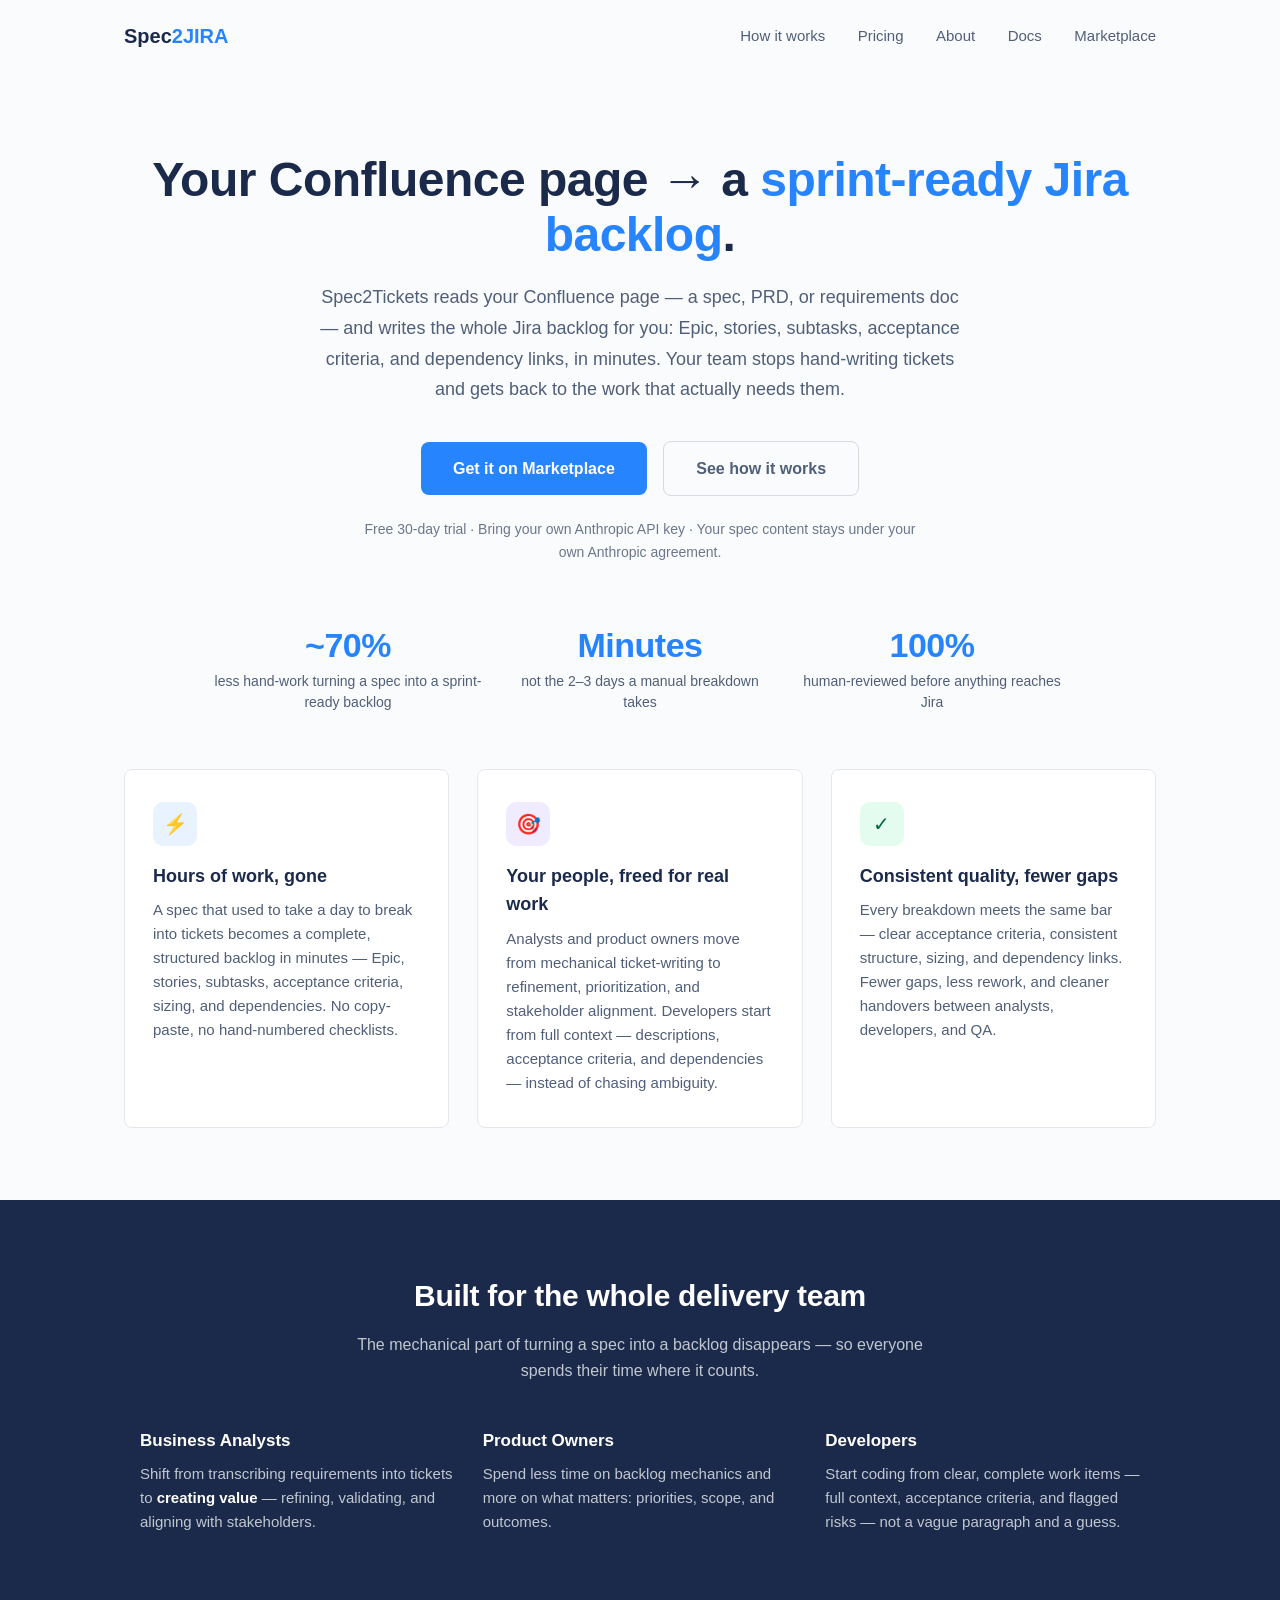
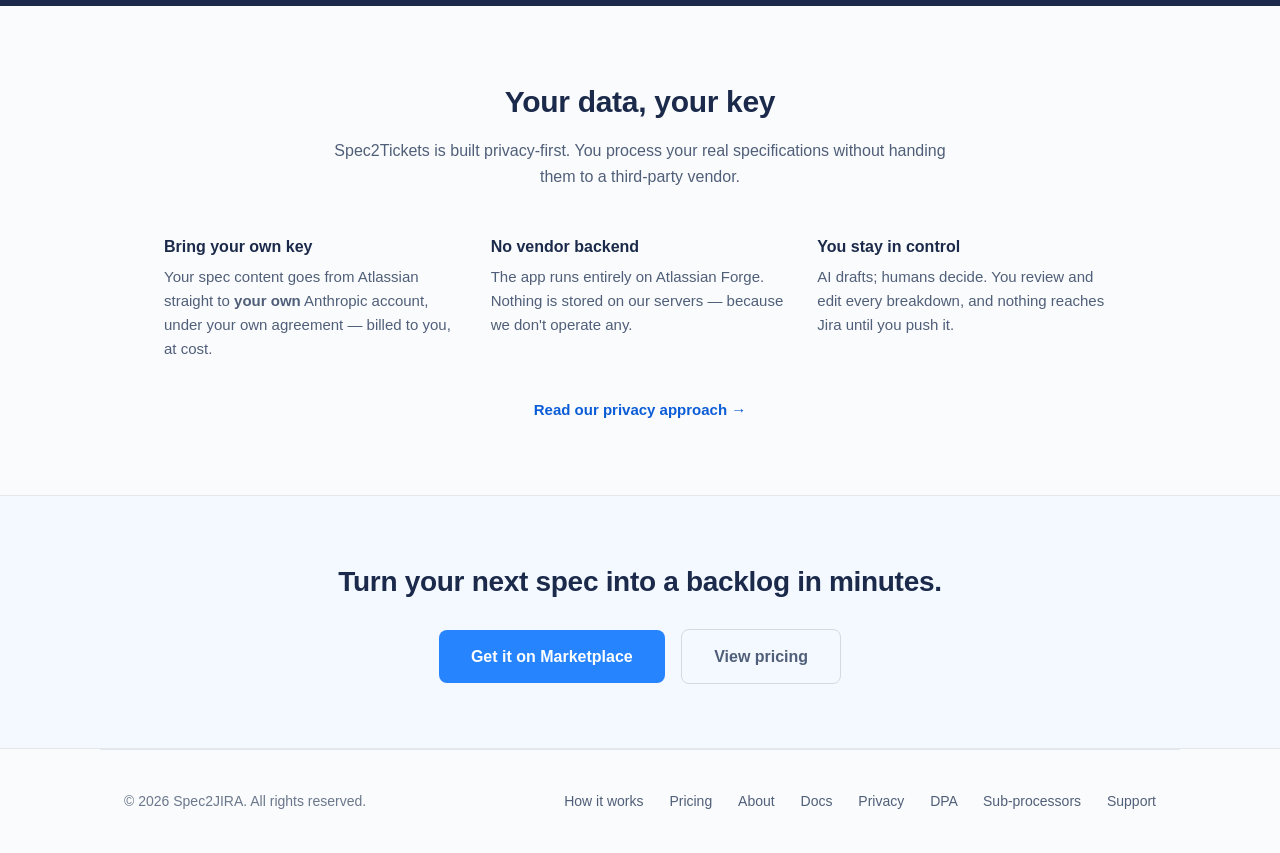
==== index.html @ 5fe97ab1 "polishing pages colors and text" ====
<!DOCTYPE html>
<html lang="en">
<head>
<meta charset="UTF-8">
<meta name="viewport" content="width=device-width, initial-scale=1.0">
<title>Spec2Tickets — Turn Confluence specs into a ready Jira backlog</title>
<meta name="description" content="Spec2Tickets reads your Confluence specification and writes the entire Jira backlog — Epic, stories, subtasks, acceptance criteria, and dependency links — in minutes. Free your team from manual ticket-writing. Runs on Atlassian Forge with your own Anthropic key.">
<link rel="canonical" href="https://spec2jira.com/">
<link rel="icon" type="image/svg+xml" href="/favicon.svg">
<meta property="og:type" content="website">
<meta property="og:site_name" content="Spec2Tickets">
<meta property="og:title" content="Spec2Tickets — Turn Confluence specs into a ready Jira backlog">
<meta property="og:description" content="Spec2Tickets reads your Confluence specification and writes the entire Jira backlog — Epic, stories, subtasks, acceptance criteria, and dependency links — in minutes. Free your team from manual ticket-writing. Runs on Atlassian Forge with your own Anthropic key.">
<meta property="og:url" content="https://spec2jira.com/">
<meta property="og:image" content="https://spec2jira.com/og-image.png">
<meta property="og:image:width" content="1200">
<meta property="og:image:height" content="630">
<meta name="twitter:card" content="summary_large_image">
<meta name="twitter:title" content="Spec2Tickets — Turn Confluence specs into a ready Jira backlog">
<meta name="twitter:description" content="Spec2Tickets reads your Confluence specification and writes the entire Jira backlog — Epic, stories, subtasks, acceptance criteria, and dependency links — in minutes. Free your team from manual ticket-writing. Runs on Atlassian Forge with your own Anthropic key.">
<meta name="twitter:image" content="https://spec2jira.com/og-image.png">
<style>
  :root {
    --navy: #1B2A4A;
    --blue: #2684FF;
    --blue-light: #4C9AFF;
    --slate: #505F79;
    --gray: #6B778C;
    --bg: #FAFBFC;
    --white: #FFFFFF;
    --accent: #8B5CF6;
    --link: #0B5CD7;
    --radius: 8px;
  }
  * { margin: 0; padding: 0; box-sizing: border-box; }
  .skip-link { position: absolute; left: -9999px; top: 0; background: var(--navy); color: #fff; padding: 8px 14px; z-index: 100; border-radius: 0 0 6px 0; }
  .skip-link:focus { left: 0; }
  .sr-only { position: absolute; width: 1px; height: 1px; padding: 0; margin: -1px; overflow: hidden; clip: rect(0,0,0,0); white-space: nowrap; border: 0; }
  a:focus-visible, .btn:focus-visible, button:focus-visible { outline: 2px solid var(--blue); outline-offset: 2px; }
  body {
    font-family: -apple-system, BlinkMacSystemFont, "Segoe UI", Roboto, Helvetica, Arial, sans-serif;
    color: var(--navy);
    background: var(--bg);
    line-height: 1.6;
    -webkit-font-smoothing: antialiased;
  }
  nav {
    display: flex; justify-content: space-between; align-items: center;
    max-width: 1080px; margin: 0 auto; padding: 20px 24px;
  }
  nav .logo { font-size: 20px; font-weight: 700; color: var(--navy); text-decoration: none; }
  nav .logo span { color: var(--blue); }
  nav .links a {
    color: var(--slate); text-decoration: none; margin-left: 28px; font-size: 15px; font-weight: 500;
  }
  nav .links a:hover { color: var(--blue); }

  .hero {
    max-width: 1080px; margin: 0 auto; padding: 80px 24px 56px;
    text-align: center;
  }
  .hero h1 {
    font-size: clamp(32px, 5vw, 48px); font-weight: 800;
    line-height: 1.15; margin-bottom: 20px;
    letter-spacing: -0.5px;
  }
  .hero h1 .highlight { color: var(--blue); }
  .hero p.lead {
    font-size: 18px; color: var(--slate); max-width: 660px;
    margin: 0 auto 36px; line-height: 1.7;
  }
  .btn {
    display: inline-block; padding: 14px 32px; border-radius: var(--radius);
    font-size: 16px; font-weight: 600; text-decoration: none; transition: all 0.2s;
  }
  .btn-primary { background: var(--blue); color: var(--white); }
  .btn-primary:hover { background: var(--blue-light); }
  .btn-secondary { background: transparent; color: var(--slate); border: 1px solid #D5DAE1; margin-left: 12px; }
  .btn-secondary:hover { border-color: var(--blue); color: var(--blue); }
  .hero .note {
    font-size: 14px; color: var(--gray); max-width: 560px;
    margin: 22px auto 0; line-height: 1.6;
  }

  .stats {
    max-width: 900px; margin: 0 auto; padding: 8px 24px 16px;
    display: grid; grid-template-columns: repeat(auto-fit, minmax(200px, 1fr)); gap: 24px;
    text-align: center;
  }
  .stat .num { font-size: 34px; font-weight: 800; color: var(--blue); letter-spacing: -0.5px; line-height: 1.1; }
  .stat .cap { font-size: 14px; color: var(--slate); margin-top: 6px; line-height: 1.5; }

  .features {
    max-width: 1080px; margin: 0 auto; padding: 40px 24px 72px;
    display: grid; grid-template-columns: repeat(auto-fit, minmax(290px, 1fr)); gap: 28px;
  }
  .feature {
    background: var(--white); border-radius: var(--radius);
    padding: 32px 28px; border: 1px solid #E4E7EB;
  }
  .feature .icon {
    width: 44px; height: 44px; border-radius: 10px;
    display: flex; align-items: center; justify-content: center;
    font-size: 20px; margin-bottom: 16px;
  }
  .feature .icon.blue { background: #E9F2FF; color: var(--blue); }
  .feature .icon.purple { background: #F0EBFF; color: var(--accent); }
  .feature .icon.green { background: #E3FCEF; color: #006644; }
  .feature h3 { font-size: 18px; font-weight: 700; margin-bottom: 8px; }
  .feature p { font-size: 15px; color: var(--slate); line-height: 1.6; }

  .band-navy { background: var(--navy); color: var(--white); padding: 72px 24px; }
  .band-navy .inner { max-width: 1000px; margin: 0 auto; }
  .band-navy h2 {
    font-size: 30px; font-weight: 800; margin-bottom: 12px;
    text-align: center; letter-spacing: -0.3px;
  }
  .band-navy .sub { text-align: center; color: #C1C7D0; max-width: 620px; margin: 0 auto 44px; font-size: 16px; }
  .roles { display: grid; grid-template-columns: repeat(auto-fit, minmax(240px, 1fr)); gap: 28px; }
  .role h3 { font-size: 17px; font-weight: 700; margin-bottom: 8px; color: var(--white); }
  .role h3 span { color: var(--blue-light); }
  .role p { font-size: 15px; color: #C1C7D0; line-height: 1.6; }

  .trust { max-width: 1000px; margin: 0 auto; padding: 72px 24px; }
  .trust h2 { font-size: 30px; font-weight: 800; text-align: center; letter-spacing: -0.3px; margin-bottom: 12px; }
  .trust .sub { text-align: center; color: var(--slate); max-width: 640px; margin: 0 auto 44px; font-size: 16px; }
  .trust-grid { display: grid; grid-template-columns: repeat(auto-fit, minmax(260px, 1fr)); gap: 28px; }
  .trust-item h3 { font-size: 16px; font-weight: 700; margin-bottom: 6px; color: var(--navy); }
  .trust-item p { font-size: 15px; color: var(--slate); line-height: 1.6; }
  .trust .more { text-align: center; margin-top: 36px; }
  .trust .more a { color: var(--link); text-decoration: none; font-weight: 600; font-size: 15px; }
  .trust .more a:hover { text-decoration: underline; }

  .cta-band { background: #F4F8FF; border-top: 1px solid #E4E7EB; border-bottom: 1px solid #E4E7EB; }
  .cta-band .inner { max-width: 720px; margin: 0 auto; padding: 64px 24px; text-align: center; }
  .cta-band h2 { font-size: 28px; font-weight: 800; letter-spacing: -0.3px; margin-bottom: 24px; }

  footer {
    max-width: 1080px; margin: 0 auto; padding: 40px 24px;
    display: flex; justify-content: space-between; align-items: center;
    border-top: 1px solid #E4E7EB; font-size: 14px; color: var(--gray);
    flex-wrap: wrap; gap: 16px;
  }
  footer a { color: var(--slate); text-decoration: none; margin-left: 22px; }
  footer a:hover { color: var(--blue); }

  @media (max-width: 640px) {
    nav { flex-wrap: wrap; row-gap: 10px; }
    nav .links { display: flex; flex-wrap: wrap; row-gap: 6px; }
    nav .links a { margin-left: 0; margin-right: 18px; font-size: 14px; }
    .features { grid-template-columns: 1fr; }
    .hero { padding: 48px 24px 36px; }
    .btn-secondary { margin-left: 0; margin-top: 12px; }
  }
</style>
</head>
<body>
<a class="skip-link" href="#main">Skip to content</a>

<nav>
  <a href="/" class="logo">Spec<span>2JIRA</span></a>
  <div class="links">
    <a href="/how-it-works">How it works</a>
    <a href="/pricing">Pricing</a>
    <a href="/about">About</a>
    <a href="/docs">Docs</a>
    <a href="https://marketplace.atlassian.com" target="_blank" rel="noopener">Marketplace</a>
  </div>
</nav>

<main id="main">

<section class="hero">
  <h1>Your Confluence page &rarr; a <span class="highlight">sprint-ready Jira backlog</span>.</h1>
  <p class="lead">Spec2Tickets reads your Confluence page — a spec, PRD, or requirements doc — and writes the whole Jira backlog for you: Epic, stories, subtasks, acceptance criteria, and dependency links, in minutes. Your team stops hand-writing tickets and gets back to the work that actually needs them.</p>
  <a href="https://marketplace.atlassian.com" class="btn btn-primary">Get it on Marketplace</a>
  <a href="/how-it-works" class="btn btn-secondary">See how it works</a>
  <p class="note">Free 30-day trial &middot; Bring your own Anthropic API key &middot; Your spec content stays under your own Anthropic agreement.</p>
</section>

<section class="stats">
  <div class="stat">
    <div class="num">~70%</div>
    <div class="cap">less hand-work turning a spec into a sprint-ready backlog</div>
  </div>
  <div class="stat">
    <div class="num">Minutes</div>
    <div class="cap">not the 2&ndash;3 days a manual breakdown takes</div>
  </div>
  <div class="stat">
    <div class="num">100%</div>
    <div class="cap">human-reviewed before anything reaches Jira</div>
  </div>
</section>

<section class="features">
  <h2 class="sr-only">Why teams use Spec2Tickets</h2>
  <div class="feature">
    <div class="icon blue" aria-hidden="true">&#9889;</div>
    <h3>Hours of work, gone</h3>
    <p>A spec that used to take a day to break into tickets becomes a complete, structured backlog in minutes — Epic, stories, subtasks, acceptance criteria, sizing, and dependencies. No copy-paste, no hand-numbered checklists.</p>
  </div>
  <div class="feature">
    <div class="icon purple" aria-hidden="true">&#127919;</div>
    <h3>Your people, freed for real work</h3>
    <p>Analysts and product owners move from mechanical ticket-writing to refinement, prioritization, and stakeholder alignment. Developers start from full context — descriptions, acceptance criteria, and dependencies — instead of chasing ambiguity.</p>
  </div>
  <div class="feature">
    <div class="icon green" aria-hidden="true">&#10003;</div>
    <h3>Consistent quality, fewer gaps</h3>
    <p>Every breakdown meets the same bar — clear acceptance criteria, consistent structure, sizing, and dependency links. Fewer gaps, less rework, and cleaner handovers between analysts, developers, and QA.</p>
  </div>
</section>

<section class="band-navy">
  <div class="inner">
    <h2>Built for the whole delivery team</h2>
    <p class="sub">The mechanical part of turning a spec into a backlog disappears — so everyone spends their time where it counts.</p>
    <div class="roles">
      <div class="role">
        <h3>Business Analysts</h3>
        <p>Shift from transcribing requirements into tickets to <strong style="color:#fff">creating value</strong> — refining, validating, and aligning with stakeholders.</p>
      </div>
      <div class="role">
        <h3>Product Owners</h3>
        <p>Spend less time on backlog mechanics and more on what matters: priorities, scope, and outcomes.</p>
      </div>
      <div class="role">
        <h3>Developers</h3>
        <p>Start coding from clear, complete work items — full context, acceptance criteria, and flagged risks — not a vague paragraph and a guess.</p>
      </div>
    </div>
  </div>
</section>

<section class="trust">
  <h2>Your data, your key</h2>
  <p class="sub">Spec2Tickets is built privacy-first. You process your real specifications without handing them to a third-party vendor.</p>
  <div class="trust-grid">
    <div class="trust-item">
      <h3>Bring your own key</h3>
      <p>Your spec content goes from Atlassian straight to <strong>your own</strong> Anthropic account, under your own agreement — billed to you, at cost.</p>
    </div>
    <div class="trust-item">
      <h3>No vendor backend</h3>
      <p>The app runs entirely on Atlassian Forge. Nothing is stored on our servers — because we don't operate any.</p>
    </div>
    <div class="trust-item">
      <h3>You stay in control</h3>
      <p>AI drafts; humans decide. You review and edit every breakdown, and nothing reaches Jira until you push it.</p>
    </div>
  </div>
  <p class="more"><a href="/privacy">Read our privacy approach &rarr;</a></p>
</section>

<section class="cta-band">
  <div class="inner">
    <h2>Turn your next spec into a backlog in minutes.</h2>
    <a href="https://marketplace.atlassian.com" class="btn btn-primary">Get it on Marketplace</a>
    <a href="/pricing" class="btn btn-secondary">View pricing</a>
  </div>
</section>

</main>

<footer>
  <span>&copy; 2026 Spec2JIRA. All rights reserved.</span>
  <div>
    <a href="/how-it-works">How it works</a>
    <a href="/pricing">Pricing</a>
    <a href="/about">About</a>
    <a href="/docs">Docs</a>
    <a href="/privacy">Privacy</a>
    <a href="/dpa">DPA</a>
    <a href="/subprocessors">Sub-processors</a>
    <a href="mailto:support@spec2jira.com">Support</a>
  </div>
</footer>

</body>
</html>
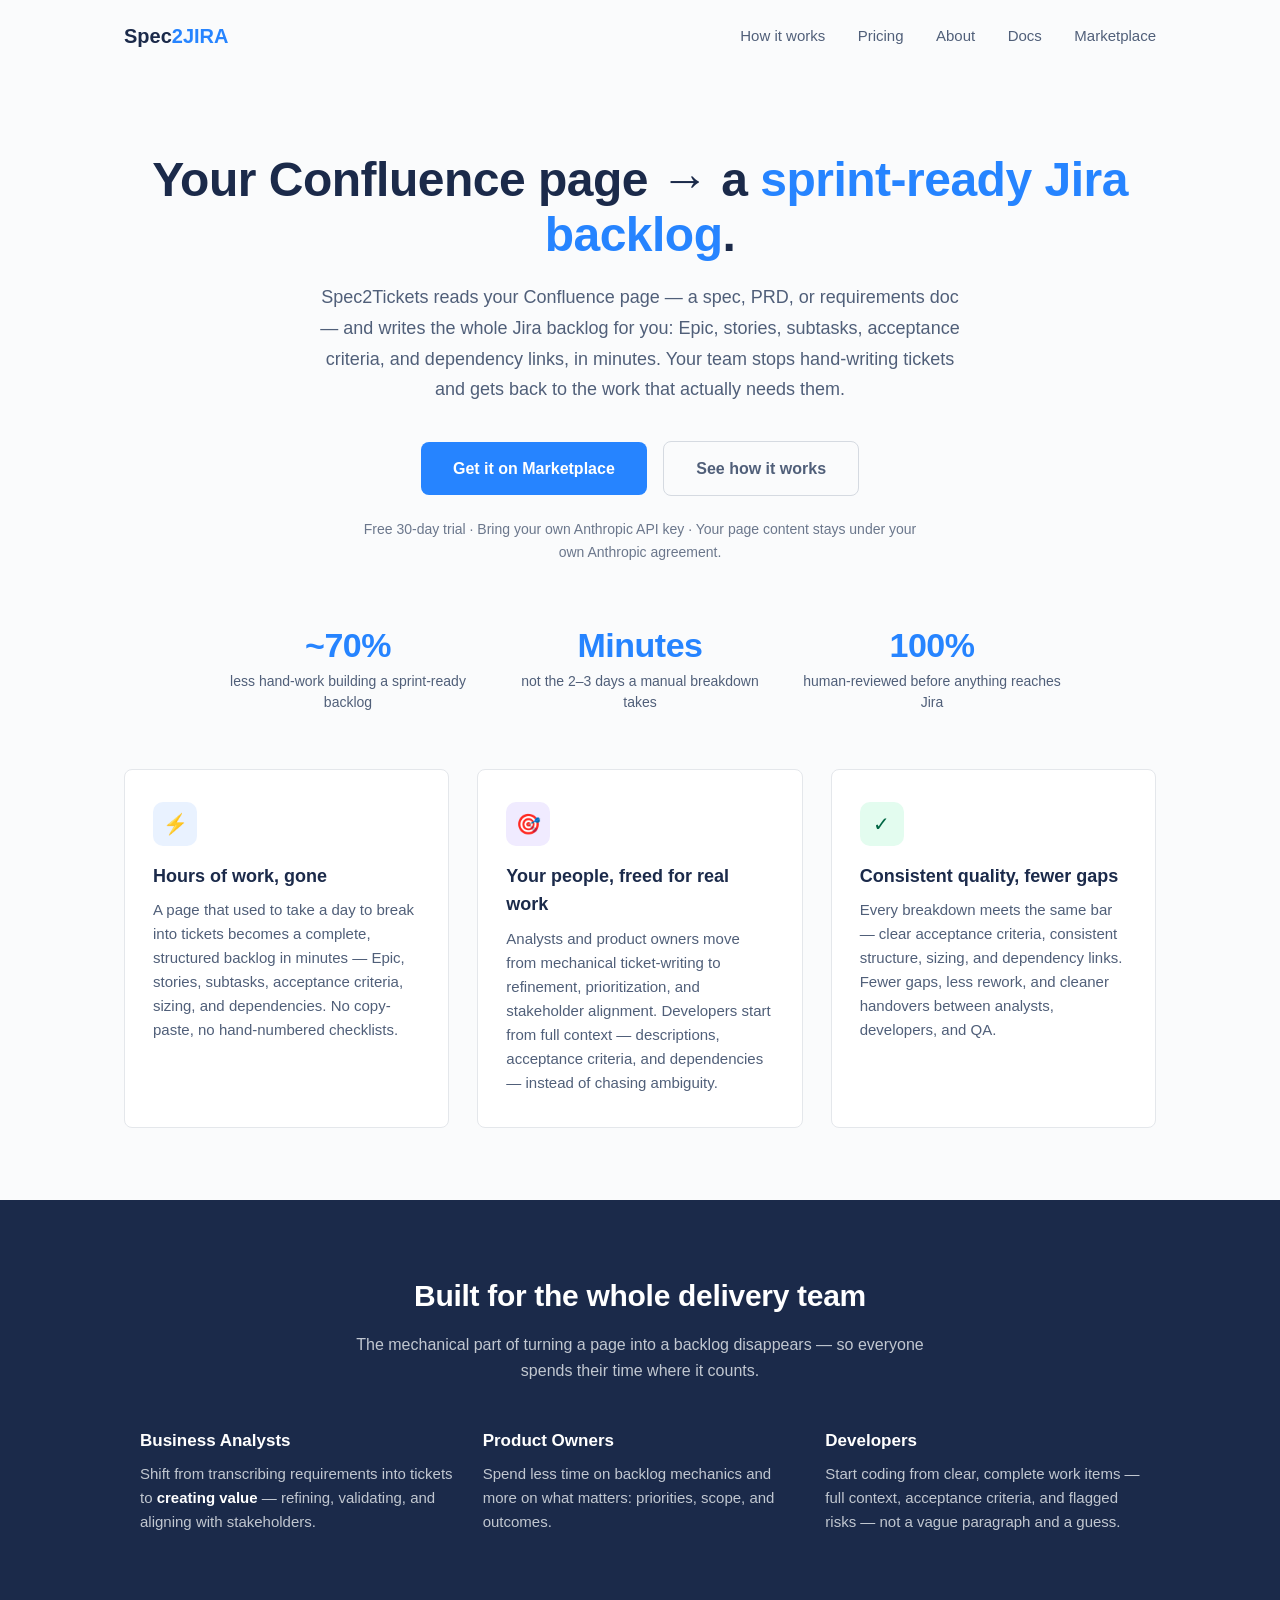
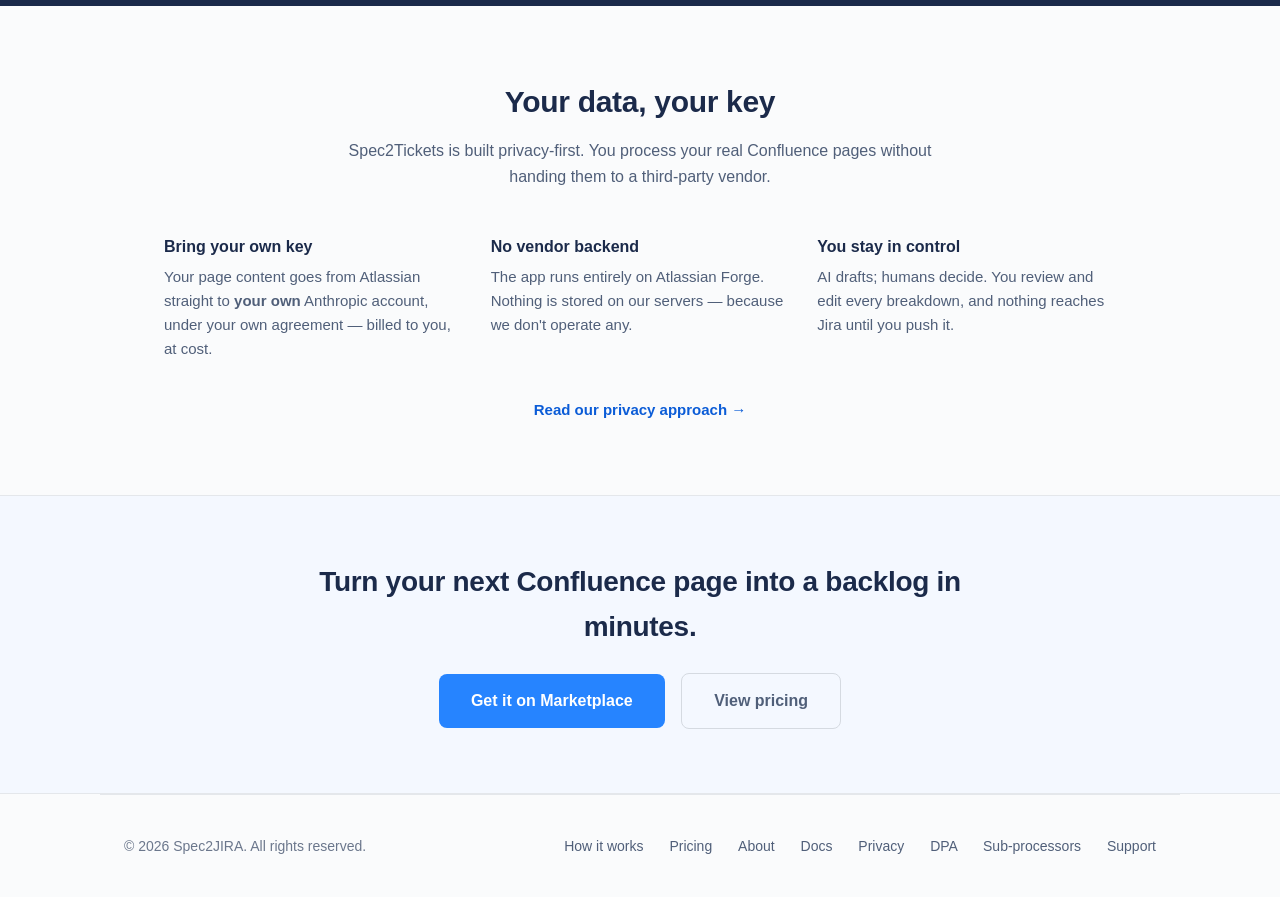
==== commit d83b456d: "final polishes" ====
--- a/index.html
+++ b/index.html
@@ -3,21 +3,21 @@
 <head>
 <meta charset="UTF-8">
 <meta name="viewport" content="width=device-width, initial-scale=1.0">
-<title>Spec2Tickets — Turn Confluence specs into a ready Jira backlog</title>
-<meta name="description" content="Spec2Tickets reads your Confluence specification and writes the entire Jira backlog — Epic, stories, subtasks, acceptance criteria, and dependency links — in minutes. Free your team from manual ticket-writing. Runs on Atlassian Forge with your own Anthropic key.">
+<title>Spec2Tickets — Turn Confluence pages into a ready Jira backlog</title>
+<meta name="description" content="Spec2Tickets reads your Confluence page and writes the entire Jira backlog — Epic, stories, subtasks, acceptance criteria, and dependency links — in minutes. Free your team from manual ticket-writing. Runs on Atlassian Forge with your own Anthropic key.">
 <link rel="canonical" href="https://spec2jira.com/">
 <link rel="icon" type="image/svg+xml" href="/favicon.svg">
 <meta property="og:type" content="website">
 <meta property="og:site_name" content="Spec2Tickets">
-<meta property="og:title" content="Spec2Tickets — Turn Confluence specs into a ready Jira backlog">
-<meta property="og:description" content="Spec2Tickets reads your Confluence specification and writes the entire Jira backlog — Epic, stories, subtasks, acceptance criteria, and dependency links — in minutes. Free your team from manual ticket-writing. Runs on Atlassian Forge with your own Anthropic key.">
+<meta property="og:title" content="Spec2Tickets — Turn Confluence pages into a ready Jira backlog">
+<meta property="og:description" content="Spec2Tickets reads your Confluence page and writes the entire Jira backlog — Epic, stories, subtasks, acceptance criteria, and dependency links — in minutes. Free your team from manual ticket-writing. Runs on Atlassian Forge with your own Anthropic key.">
 <meta property="og:url" content="https://spec2jira.com/">
 <meta property="og:image" content="https://spec2jira.com/og-image.png">
 <meta property="og:image:width" content="1200">
 <meta property="og:image:height" content="630">
 <meta name="twitter:card" content="summary_large_image">
-<meta name="twitter:title" content="Spec2Tickets — Turn Confluence specs into a ready Jira backlog">
-<meta name="twitter:description" content="Spec2Tickets reads your Confluence specification and writes the entire Jira backlog — Epic, stories, subtasks, acceptance criteria, and dependency links — in minutes. Free your team from manual ticket-writing. Runs on Atlassian Forge with your own Anthropic key.">
+<meta name="twitter:title" content="Spec2Tickets — Turn Confluence pages into a ready Jira backlog">
+<meta name="twitter:description" content="Spec2Tickets reads your Confluence page and writes the entire Jira backlog — Epic, stories, subtasks, acceptance criteria, and dependency links — in minutes. Free your team from manual ticket-writing. Runs on Atlassian Forge with your own Anthropic key.">
 <meta name="twitter:image" content="https://spec2jira.com/og-image.png">
 <style>
   :root {
@@ -175,13 +175,13 @@
   <p class="lead">Spec2Tickets reads your Confluence page — a spec, PRD, or requirements doc — and writes the whole Jira backlog for you: Epic, stories, subtasks, acceptance criteria, and dependency links, in minutes. Your team stops hand-writing tickets and gets back to the work that actually needs them.</p>
   <a href="https://marketplace.atlassian.com" class="btn btn-primary">Get it on Marketplace</a>
   <a href="/how-it-works" class="btn btn-secondary">See how it works</a>
-  <p class="note">Free 30-day trial &middot; Bring your own Anthropic API key &middot; Your spec content stays under your own Anthropic agreement.</p>
+  <p class="note">Free 30-day trial &middot; Bring your own Anthropic API key &middot; Your page content stays under your own Anthropic agreement.</p>
 </section>
 
 <section class="stats">
   <div class="stat">
     <div class="num">~70%</div>
-    <div class="cap">less hand-work turning a spec into a sprint-ready backlog</div>
+    <div class="cap">less hand-work building a sprint-ready backlog</div>
   </div>
   <div class="stat">
     <div class="num">Minutes</div>
@@ -198,7 +198,7 @@
   <div class="feature">
     <div class="icon blue" aria-hidden="true">&#9889;</div>
     <h3>Hours of work, gone</h3>
-    <p>A spec that used to take a day to break into tickets becomes a complete, structured backlog in minutes — Epic, stories, subtasks, acceptance criteria, sizing, and dependencies. No copy-paste, no hand-numbered checklists.</p>
+    <p>A page that used to take a day to break into tickets becomes a complete, structured backlog in minutes — Epic, stories, subtasks, acceptance criteria, sizing, and dependencies. No copy-paste, no hand-numbered checklists.</p>
   </div>
   <div class="feature">
     <div class="icon purple" aria-hidden="true">&#127919;</div>
@@ -215,7 +215,7 @@
 <section class="band-navy">
   <div class="inner">
     <h2>Built for the whole delivery team</h2>
-    <p class="sub">The mechanical part of turning a spec into a backlog disappears — so everyone spends their time where it counts.</p>
+    <p class="sub">The mechanical part of turning a page into a backlog disappears — so everyone spends their time where it counts.</p>
     <div class="roles">
       <div class="role">
         <h3>Business Analysts</h3>
@@ -235,11 +235,11 @@
 
 <section class="trust">
   <h2>Your data, your key</h2>
-  <p class="sub">Spec2Tickets is built privacy-first. You process your real specifications without handing them to a third-party vendor.</p>
+  <p class="sub">Spec2Tickets is built privacy-first. You process your real Confluence pages without handing them to a third-party vendor.</p>
   <div class="trust-grid">
     <div class="trust-item">
       <h3>Bring your own key</h3>
-      <p>Your spec content goes from Atlassian straight to <strong>your own</strong> Anthropic account, under your own agreement — billed to you, at cost.</p>
+      <p>Your page content goes from Atlassian straight to <strong>your own</strong> Anthropic account, under your own agreement — billed to you, at cost.</p>
     </div>
     <div class="trust-item">
       <h3>No vendor backend</h3>
@@ -255,7 +255,7 @@
 
 <section class="cta-band">
   <div class="inner">
-    <h2>Turn your next spec into a backlog in minutes.</h2>
+    <h2>Turn your next Confluence page into a backlog in minutes.</h2>
     <a href="https://marketplace.atlassian.com" class="btn btn-primary">Get it on Marketplace</a>
     <a href="/pricing" class="btn btn-secondary">View pricing</a>
   </div>
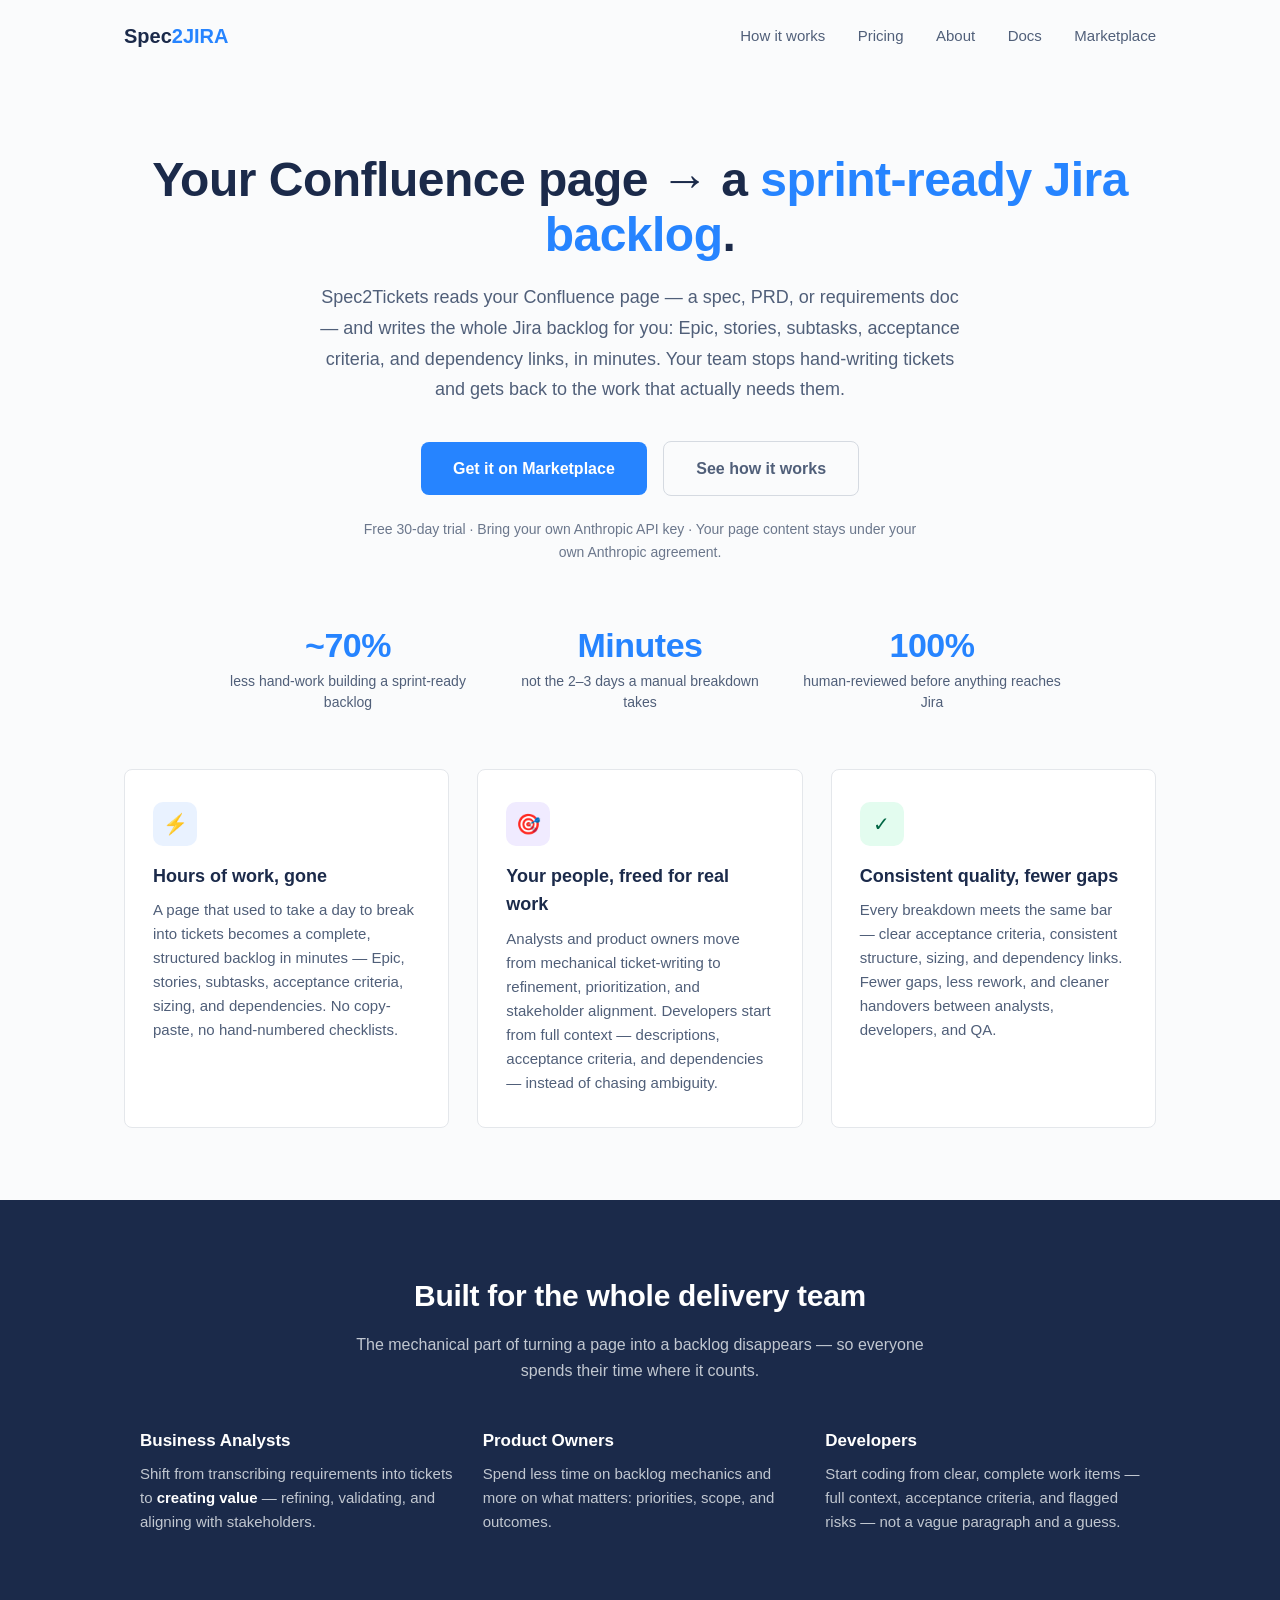
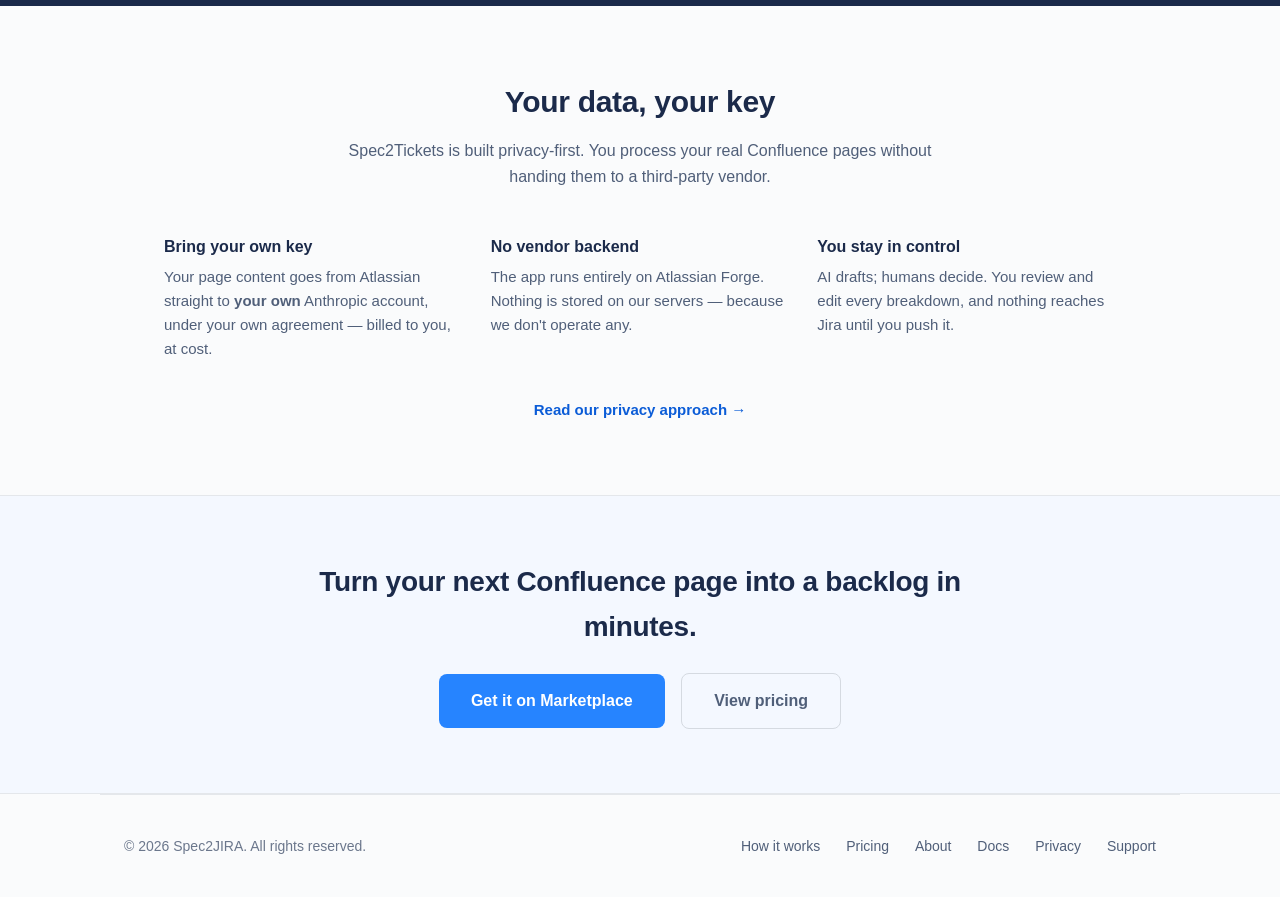
==== commit 5b34a03c: "update site information" ====
--- a/index.html
+++ b/index.html
@@ -164,7 +164,7 @@
     <a href="/pricing">Pricing</a>
     <a href="/about">About</a>
     <a href="/docs">Docs</a>
-    <a href="https://marketplace.atlassian.com" target="_blank" rel="noopener">Marketplace</a>
+    <a href="https://marketplace.atlassian.com/apps/1475765564/spec2tickets-for-confluence-and-jira" target="_blank" rel="noopener">Marketplace</a>
   </div>
 </nav>
 
@@ -173,7 +173,7 @@
 <section class="hero">
   <h1>Your Confluence page &rarr; a <span class="highlight">sprint-ready Jira backlog</span>.</h1>
   <p class="lead">Spec2Tickets reads your Confluence page — a spec, PRD, or requirements doc — and writes the whole Jira backlog for you: Epic, stories, subtasks, acceptance criteria, and dependency links, in minutes. Your team stops hand-writing tickets and gets back to the work that actually needs them.</p>
-  <a href="https://marketplace.atlassian.com" class="btn btn-primary">Get it on Marketplace</a>
+  <a href="https://marketplace.atlassian.com/apps/1475765564/spec2tickets-for-confluence-and-jira" class="btn btn-primary">Get it on Marketplace</a>
   <a href="/how-it-works" class="btn btn-secondary">See how it works</a>
   <p class="note">Free 30-day trial &middot; Bring your own Anthropic API key &middot; Your page content stays under your own Anthropic agreement.</p>
 </section>
@@ -256,7 +256,7 @@
 <section class="cta-band">
   <div class="inner">
     <h2>Turn your next Confluence page into a backlog in minutes.</h2>
-    <a href="https://marketplace.atlassian.com" class="btn btn-primary">Get it on Marketplace</a>
+    <a href="https://marketplace.atlassian.com/apps/1475765564/spec2tickets-for-confluence-and-jira" class="btn btn-primary">Get it on Marketplace</a>
     <a href="/pricing" class="btn btn-secondary">View pricing</a>
   </div>
 </section>
@@ -271,8 +271,10 @@
     <a href="/about">About</a>
     <a href="/docs">Docs</a>
     <a href="/privacy">Privacy</a>
+    <!-- v6 (2026-06-18): DPA + Sub-processors are Managed-tier-only legal docs; under the v6 value-split both Marketplace editions are BYOK (Managed is not a Marketplace edition), so these are hidden from nav. The pages remain live at their URLs.
     <a href="/dpa">DPA</a>
     <a href="/subprocessors">Sub-processors</a>
+    -->
     <a href="mailto:support@spec2jira.com">Support</a>
   </div>
 </footer>
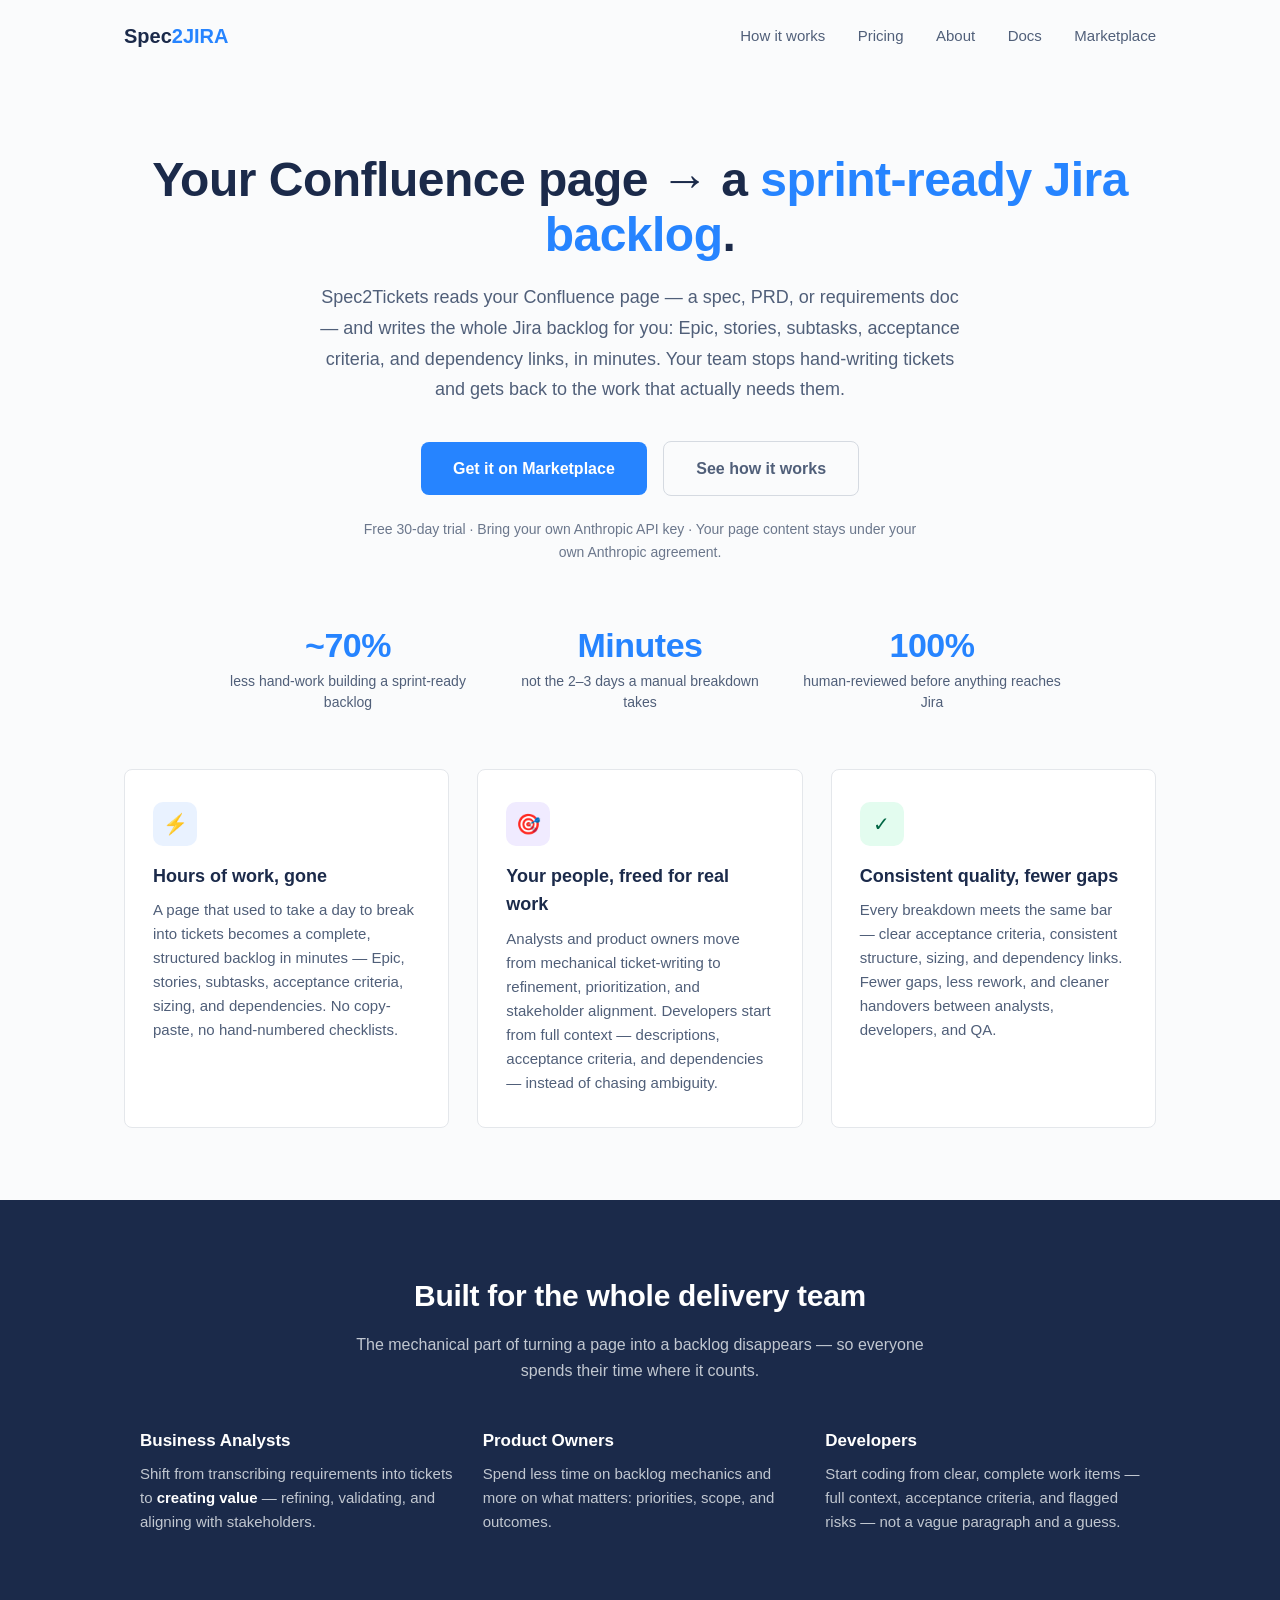
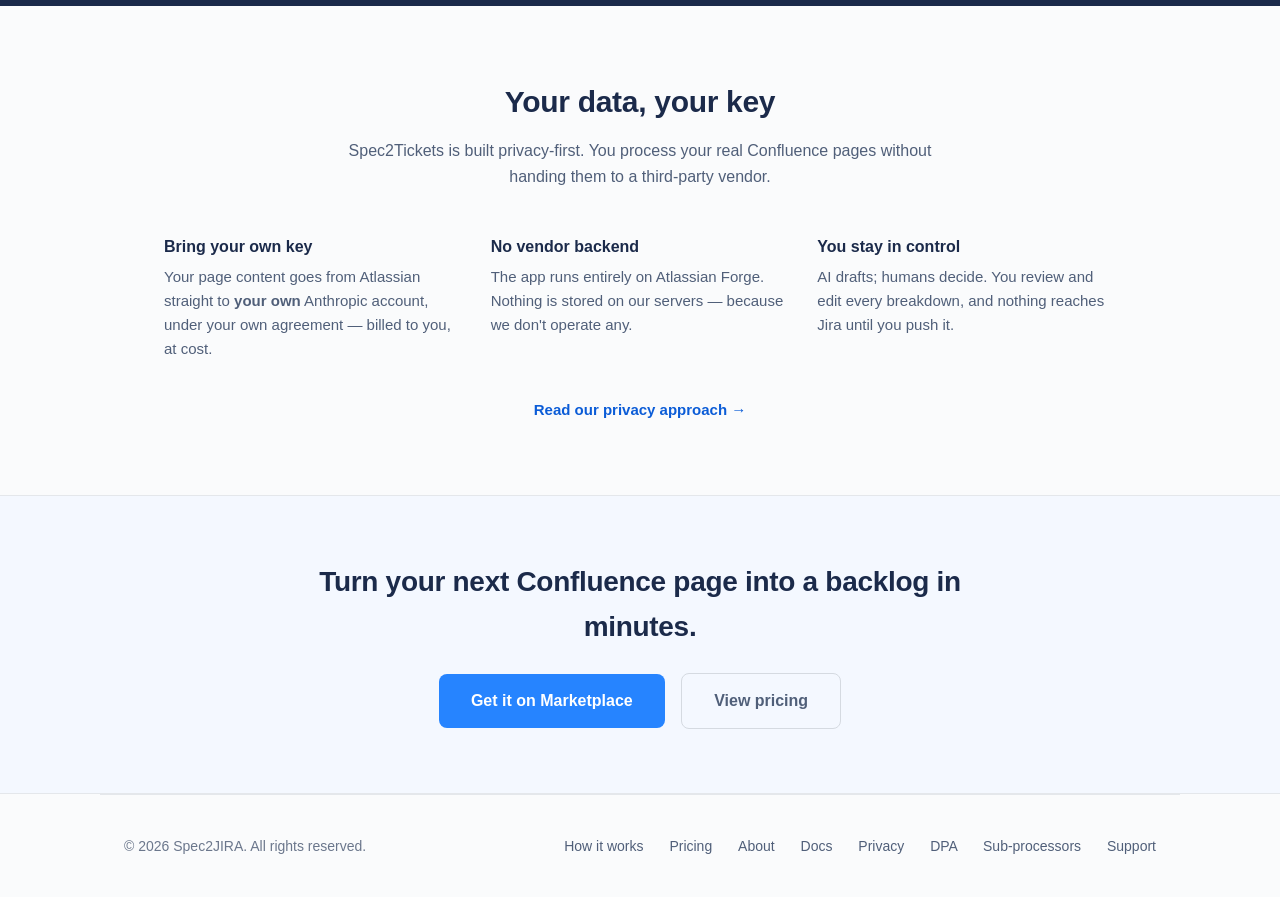
==== commit dd0785af: "re-add DPA to live production" ====
--- a/index.html
+++ b/index.html
@@ -271,10 +271,8 @@
     <a href="/about">About</a>
     <a href="/docs">Docs</a>
     <a href="/privacy">Privacy</a>
-    <!-- v6 (2026-06-18): DPA + Sub-processors are Managed-tier-only legal docs; under the v6 value-split both Marketplace editions are BYOK (Managed is not a Marketplace edition), so these are hidden from nav. The pages remain live at their URLs.
     <a href="/dpa">DPA</a>
     <a href="/subprocessors">Sub-processors</a>
-    -->
     <a href="mailto:support@spec2jira.com">Support</a>
   </div>
 </footer>
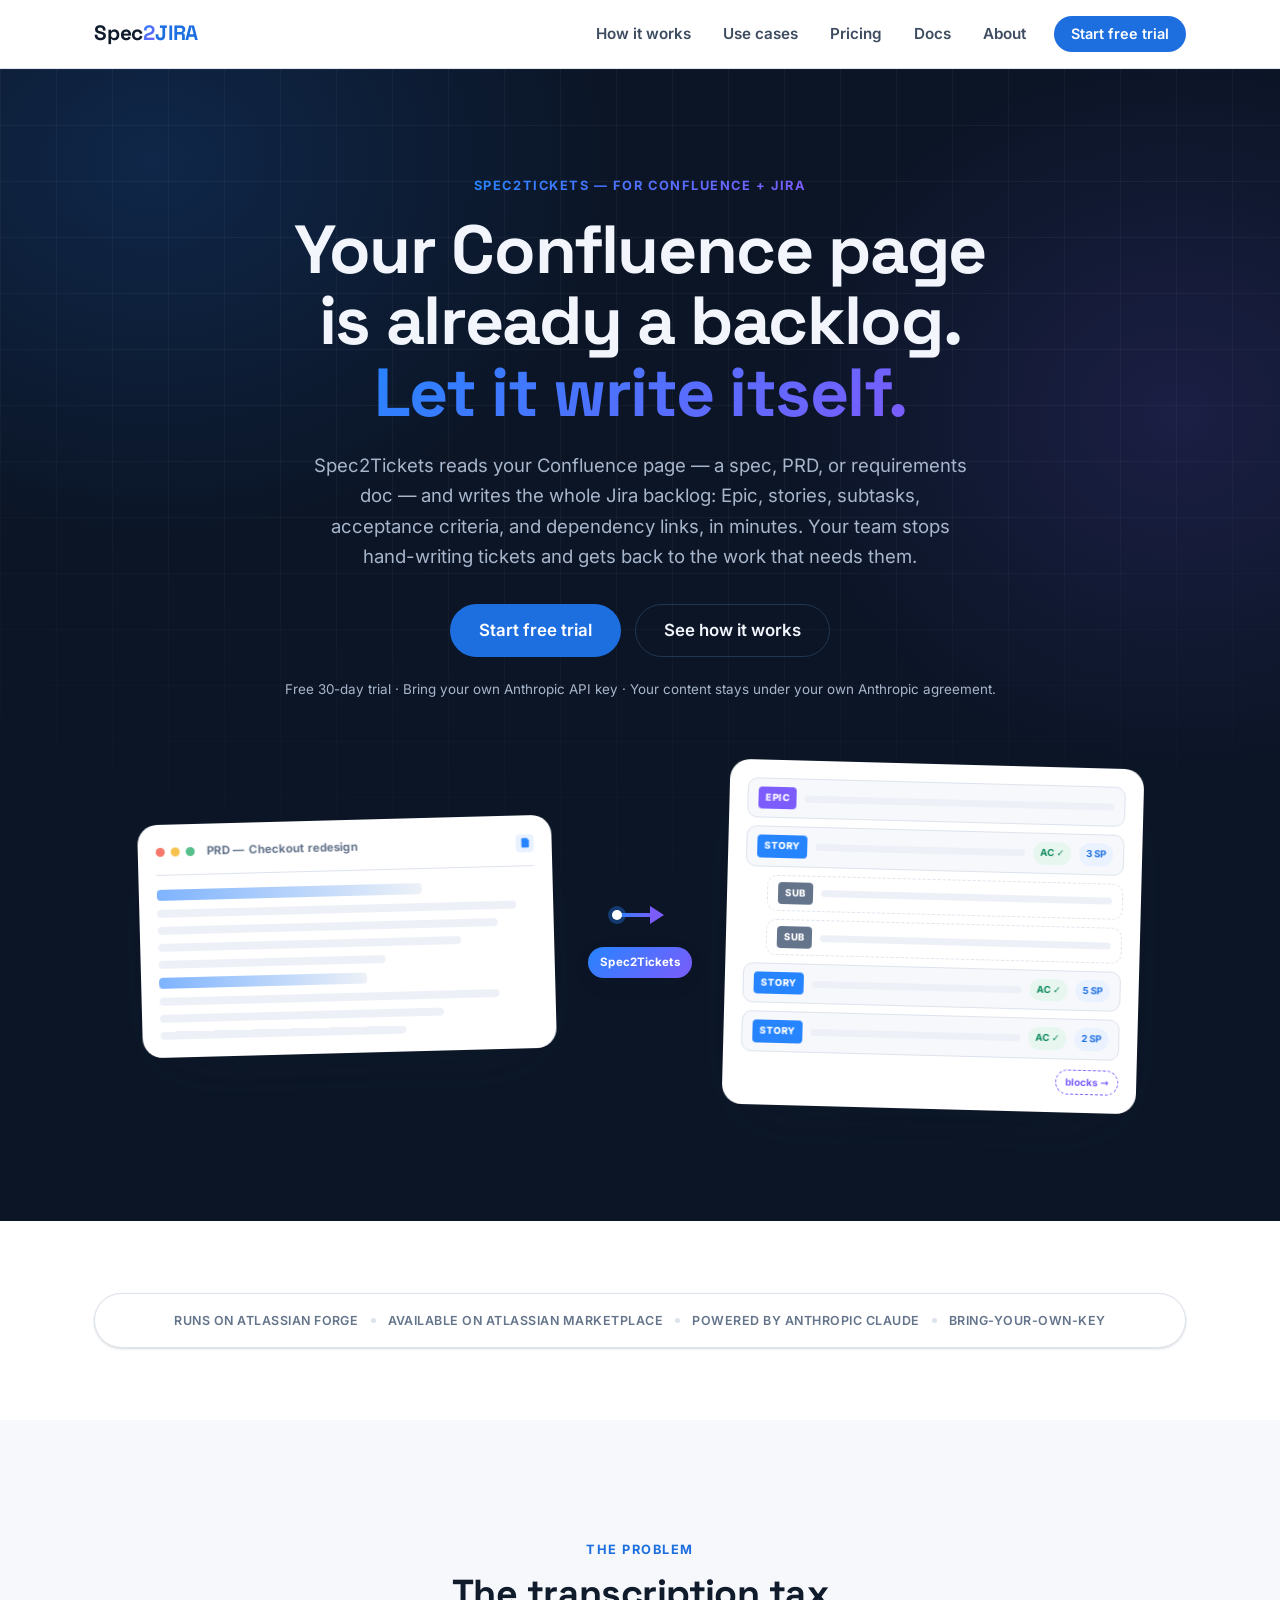
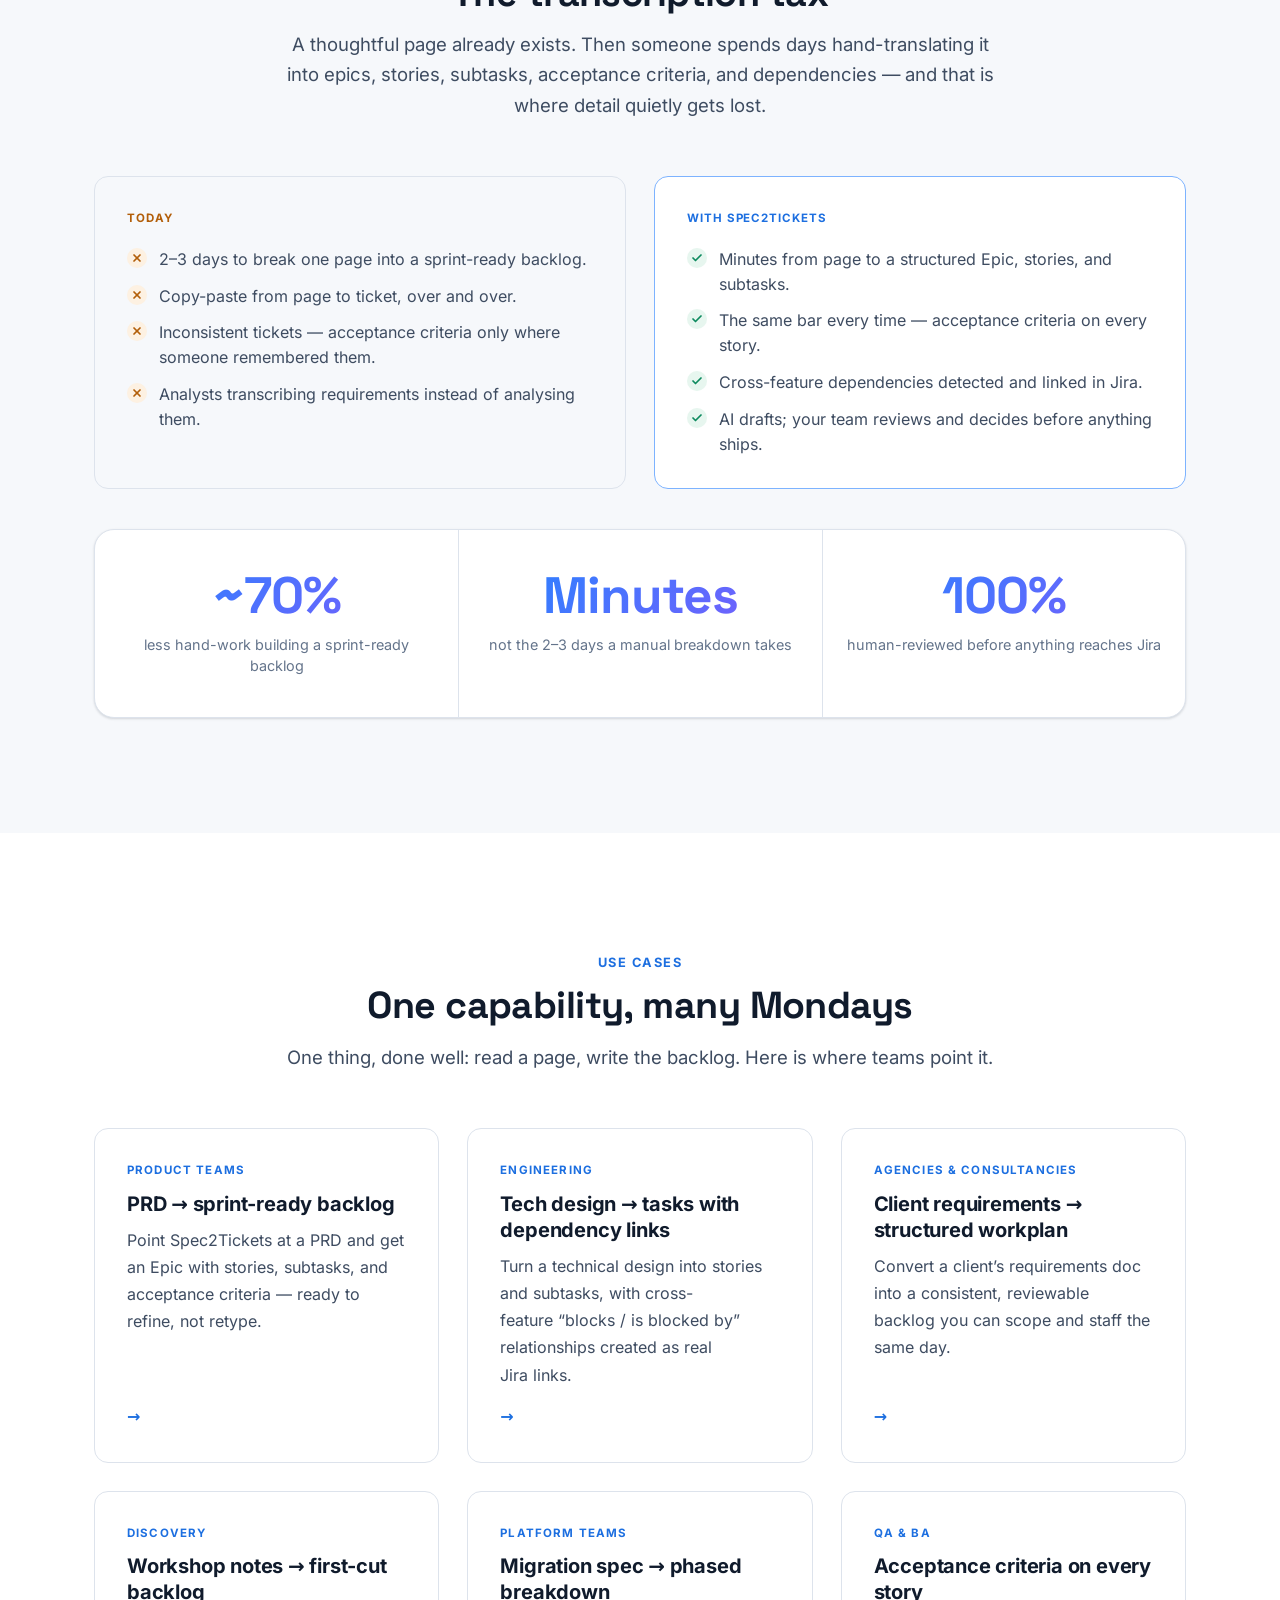
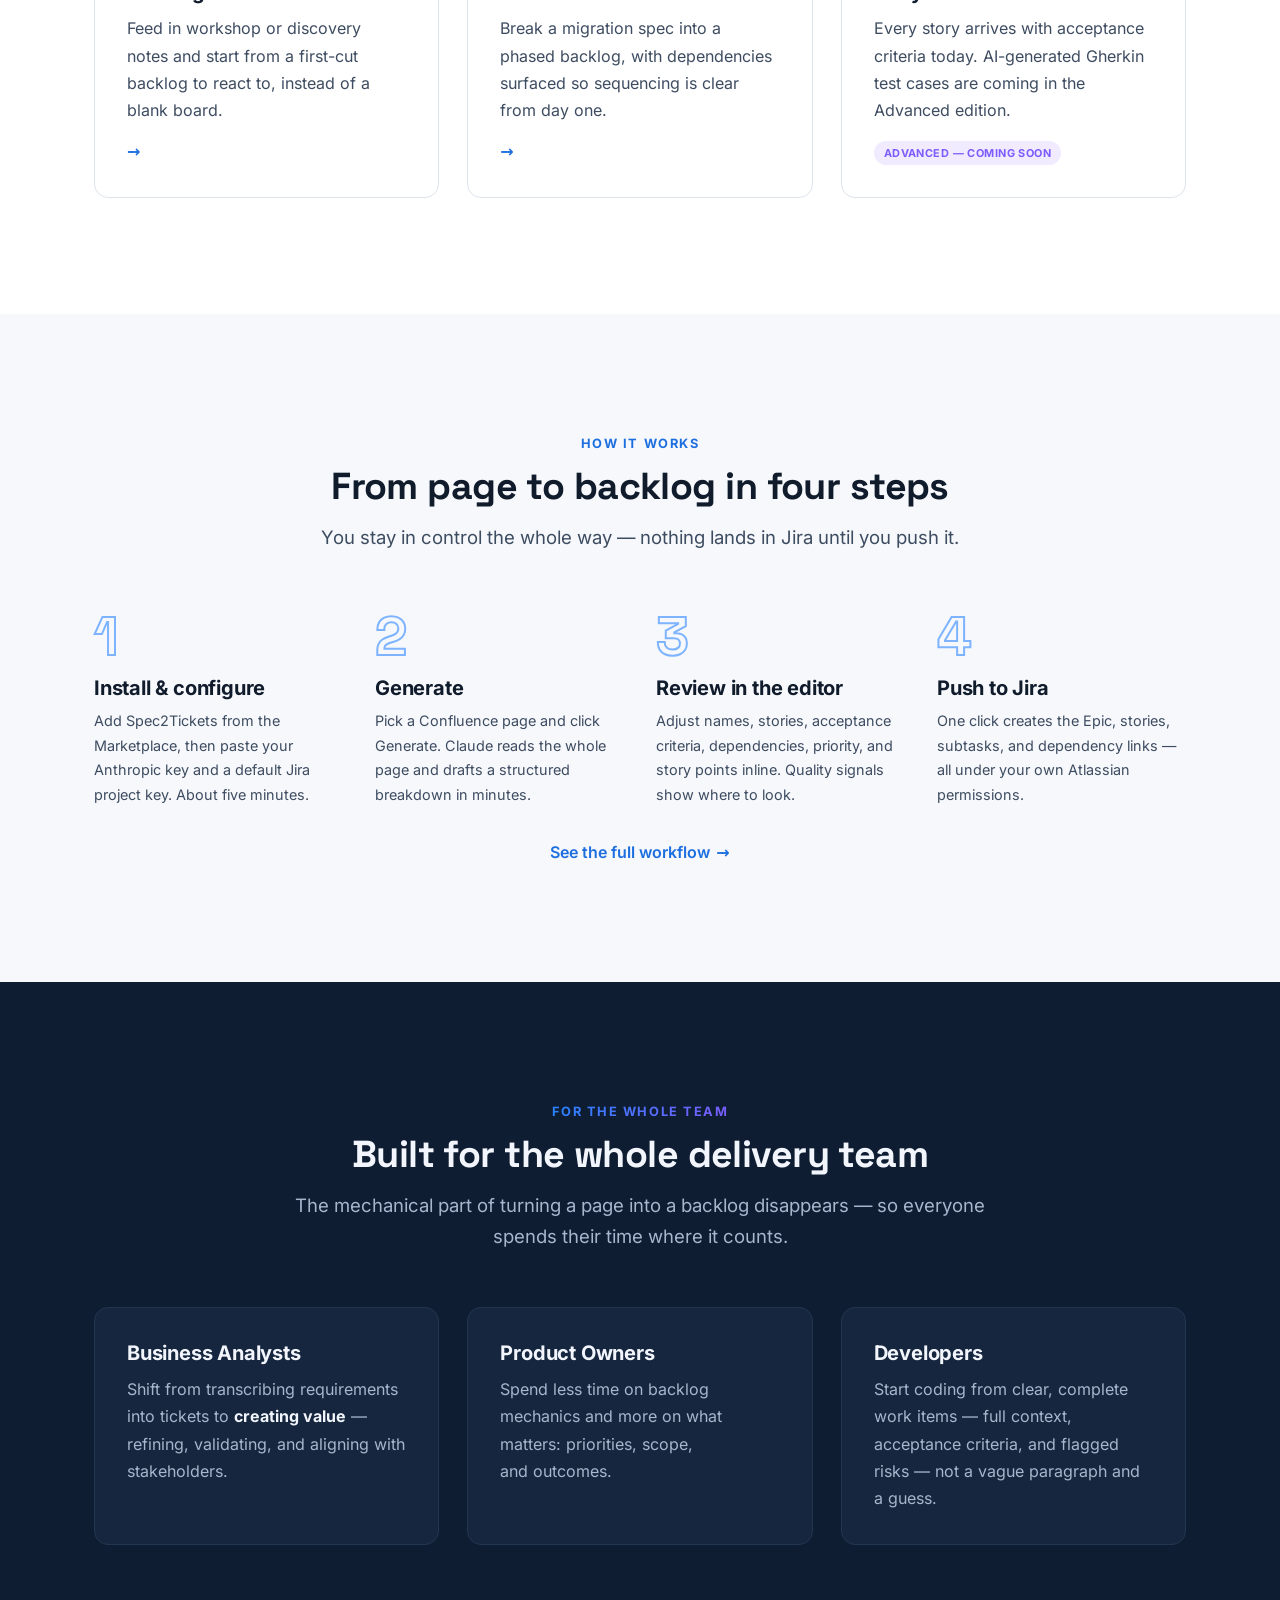
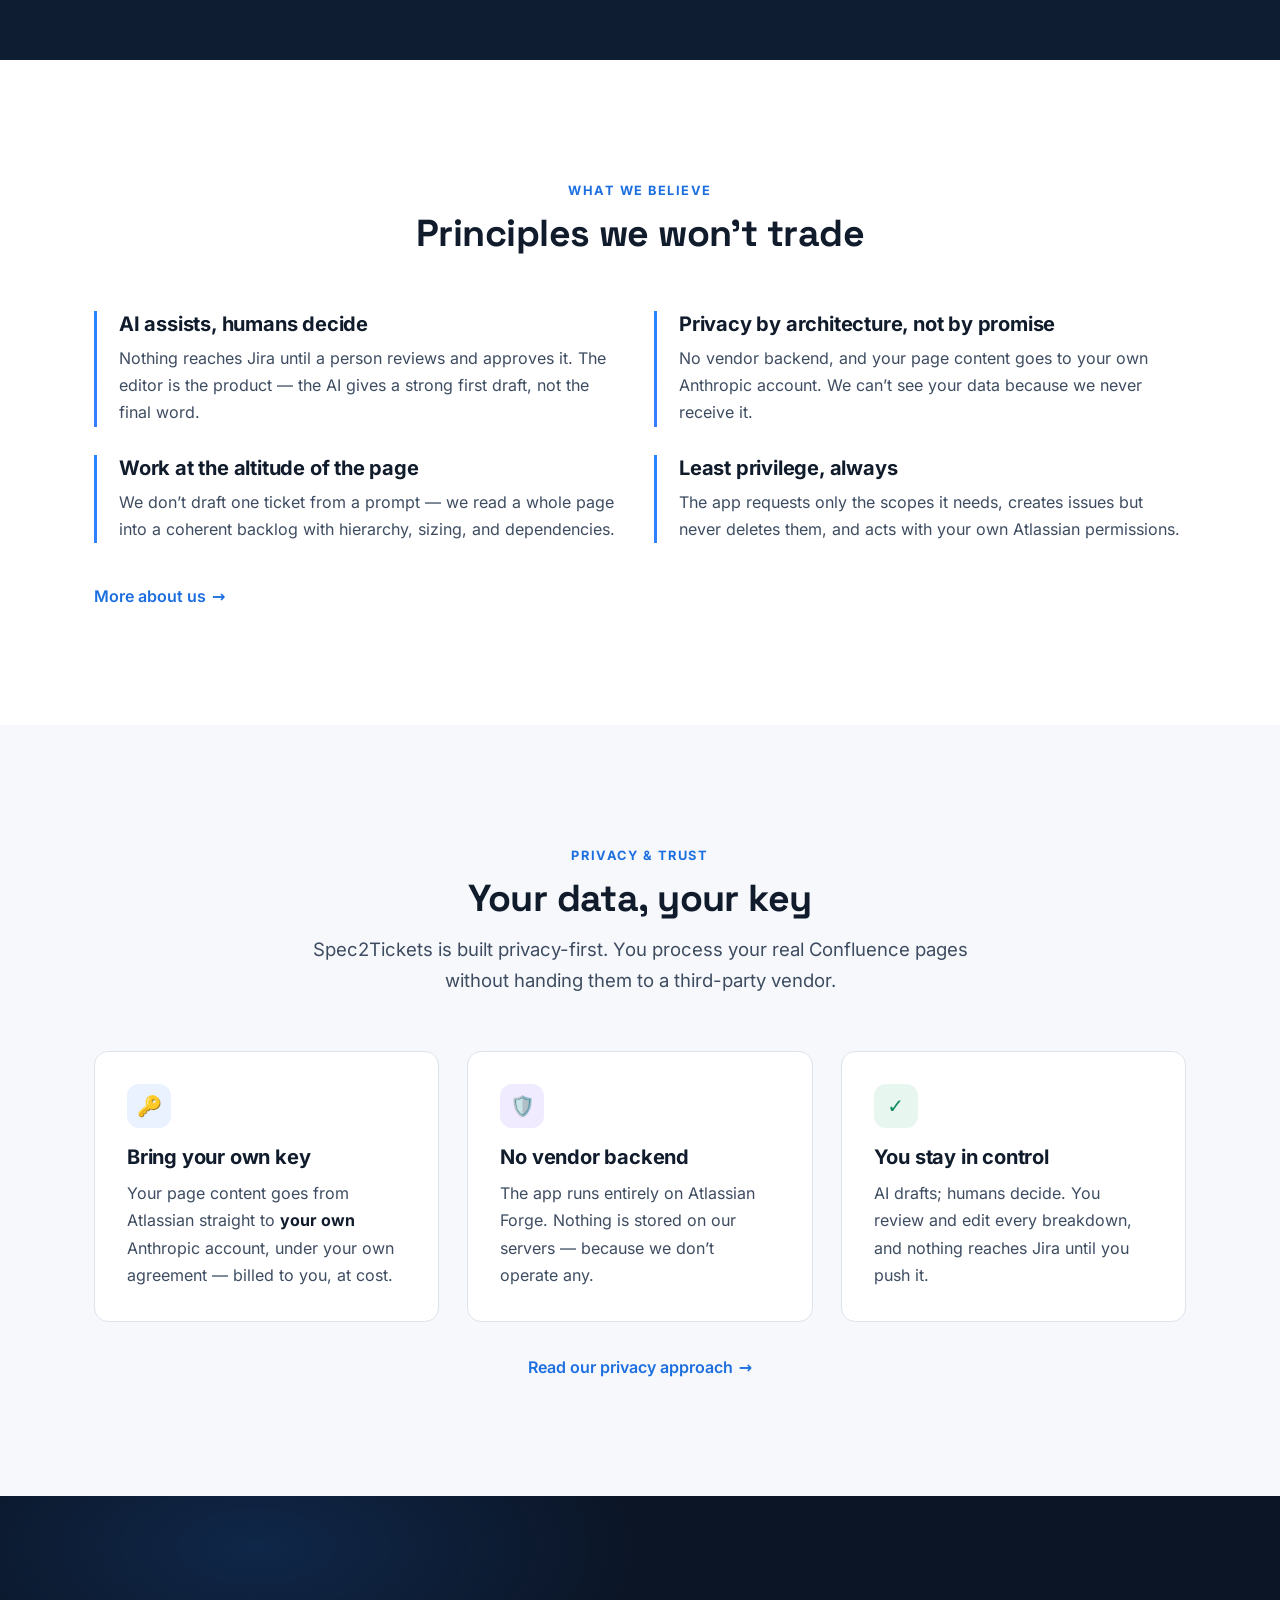
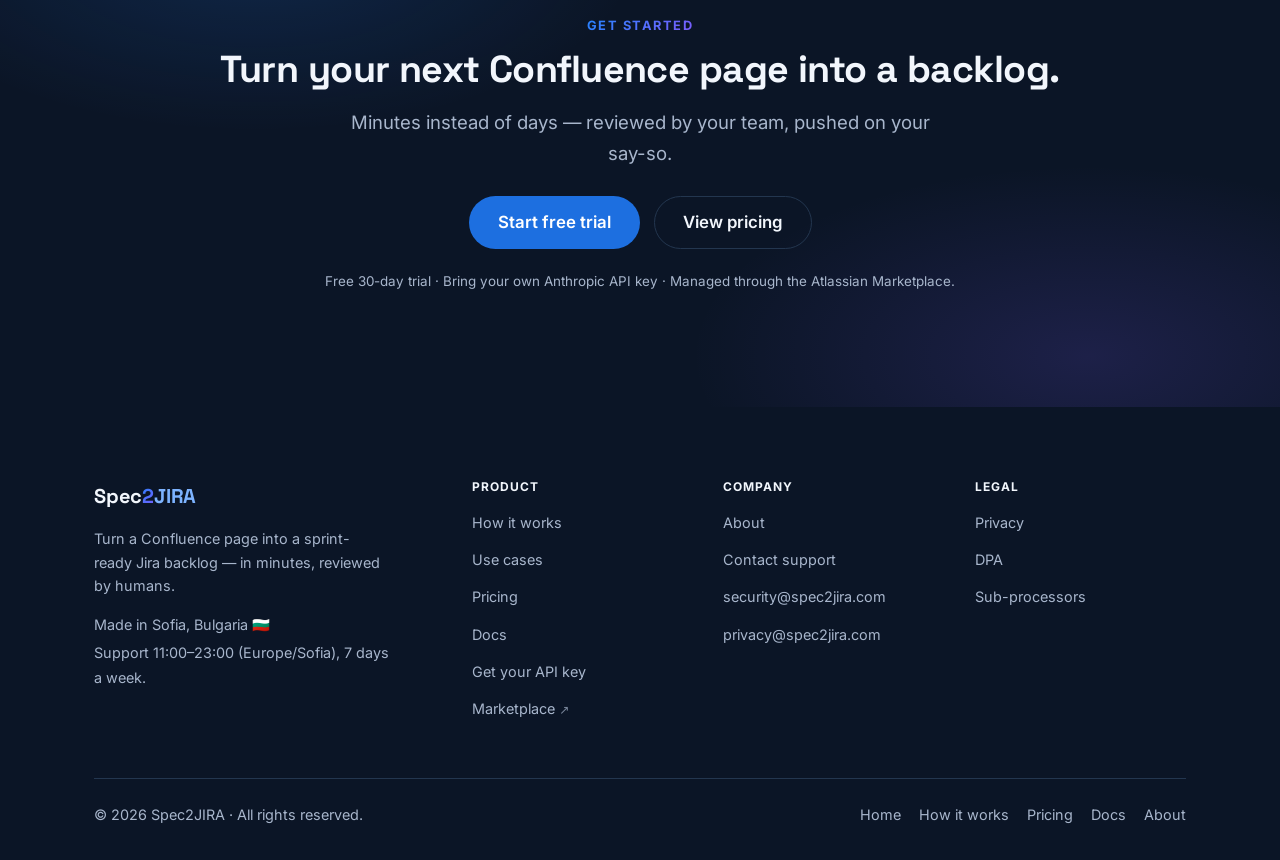
==== commit e73219f8: "Full site redesign: "Structured Confidence" design system - One shared stylesheet (assets/css/site.c" ====
--- a/index.html
+++ b/index.html
@@ -5,8 +5,13 @@
 <meta name="viewport" content="width=device-width, initial-scale=1.0">
 <title>Spec2Tickets — Turn Confluence pages into a ready Jira backlog</title>
 <meta name="description" content="Spec2Tickets reads your Confluence page and writes the entire Jira backlog — Epic, stories, subtasks, acceptance criteria, and dependency links — in minutes. Free your team from manual ticket-writing. Runs on Atlassian Forge with your own Anthropic key.">
+<meta name="theme-color" content="#0B1526">
 <link rel="canonical" href="https://spec2jira.com/">
 <link rel="icon" type="image/svg+xml" href="/favicon.svg">
+<link rel="preload" href="/assets/fonts/space-grotesk-var-latin.woff2" as="font" type="font/woff2" crossorigin>
+<link rel="preload" href="/assets/fonts/inter-var-latin.woff2" as="font" type="font/woff2" crossorigin>
+<link rel="preload" href="/assets/css/site.css" as="style">
+<link rel="stylesheet" href="/assets/css/site.css">
 <meta property="og:type" content="website">
 <meta property="og:site_name" content="Spec2Tickets">
 <meta property="og:title" content="Spec2Tickets — Turn Confluence pages into a ready Jira backlog">
@@ -19,213 +24,304 @@
 <meta name="twitter:title" content="Spec2Tickets — Turn Confluence pages into a ready Jira backlog">
 <meta name="twitter:description" content="Spec2Tickets reads your Confluence page and writes the entire Jira backlog — Epic, stories, subtasks, acceptance criteria, and dependency links — in minutes. Free your team from manual ticket-writing. Runs on Atlassian Forge with your own Anthropic key.">
 <meta name="twitter:image" content="https://spec2jira.com/og-image.png">
-<style>
-  :root {
-    --navy: #1B2A4A;
-    --blue: #2684FF;
-    --blue-light: #4C9AFF;
-    --slate: #505F79;
-    --gray: #6B778C;
-    --bg: #FAFBFC;
-    --white: #FFFFFF;
-    --accent: #8B5CF6;
-    --link: #0B5CD7;
-    --radius: 8px;
+<script type="application/ld+json">
+{
+  "@context": "https://schema.org",
+  "@type": "Organization",
+  "name": "Spec2JIRA",
+  "alternateName": "Spec2Tickets",
+  "url": "https://spec2jira.com/",
+  "logo": "https://spec2jira.com/favicon.svg",
+  "email": "support@spec2jira.com",
+  "address": {
+    "@type": "PostalAddress",
+    "addressLocality": "Sofia",
+    "addressCountry": "BG"
   }
-  * { margin: 0; padding: 0; box-sizing: border-box; }
-  .skip-link { position: absolute; left: -9999px; top: 0; background: var(--navy); color: #fff; padding: 8px 14px; z-index: 100; border-radius: 0 0 6px 0; }
-  .skip-link:focus { left: 0; }
-  .sr-only { position: absolute; width: 1px; height: 1px; padding: 0; margin: -1px; overflow: hidden; clip: rect(0,0,0,0); white-space: nowrap; border: 0; }
-  a:focus-visible, .btn:focus-visible, button:focus-visible { outline: 2px solid var(--blue); outline-offset: 2px; }
-  body {
-    font-family: -apple-system, BlinkMacSystemFont, "Segoe UI", Roboto, Helvetica, Arial, sans-serif;
-    color: var(--navy);
-    background: var(--bg);
-    line-height: 1.6;
-    -webkit-font-smoothing: antialiased;
-  }
-  nav {
-    display: flex; justify-content: space-between; align-items: center;
-    max-width: 1080px; margin: 0 auto; padding: 20px 24px;
-  }
-  nav .logo { font-size: 20px; font-weight: 700; color: var(--navy); text-decoration: none; }
-  nav .logo span { color: var(--blue); }
-  nav .links a {
-    color: var(--slate); text-decoration: none; margin-left: 28px; font-size: 15px; font-weight: 500;
-  }
-  nav .links a:hover { color: var(--blue); }
-
-  .hero {
-    max-width: 1080px; margin: 0 auto; padding: 80px 24px 56px;
-    text-align: center;
-  }
-  .hero h1 {
-    font-size: clamp(32px, 5vw, 48px); font-weight: 800;
-    line-height: 1.15; margin-bottom: 20px;
-    letter-spacing: -0.5px;
-  }
-  .hero h1 .highlight { color: var(--blue); }
-  .hero p.lead {
-    font-size: 18px; color: var(--slate); max-width: 660px;
-    margin: 0 auto 36px; line-height: 1.7;
-  }
-  .btn {
-    display: inline-block; padding: 14px 32px; border-radius: var(--radius);
-    font-size: 16px; font-weight: 600; text-decoration: none; transition: all 0.2s;
-  }
-  .btn-primary { background: var(--blue); color: var(--white); }
-  .btn-primary:hover { background: var(--blue-light); }
-  .btn-secondary { background: transparent; color: var(--slate); border: 1px solid #D5DAE1; margin-left: 12px; }
-  .btn-secondary:hover { border-color: var(--blue); color: var(--blue); }
-  .hero .note {
-    font-size: 14px; color: var(--gray); max-width: 560px;
-    margin: 22px auto 0; line-height: 1.6;
-  }
-
-  .stats {
-    max-width: 900px; margin: 0 auto; padding: 8px 24px 16px;
-    display: grid; grid-template-columns: repeat(auto-fit, minmax(200px, 1fr)); gap: 24px;
-    text-align: center;
-  }
-  .stat .num { font-size: 34px; font-weight: 800; color: var(--blue); letter-spacing: -0.5px; line-height: 1.1; }
-  .stat .cap { font-size: 14px; color: var(--slate); margin-top: 6px; line-height: 1.5; }
-
-  .features {
-    max-width: 1080px; margin: 0 auto; padding: 40px 24px 72px;
-    display: grid; grid-template-columns: repeat(auto-fit, minmax(290px, 1fr)); gap: 28px;
-  }
-  .feature {
-    background: var(--white); border-radius: var(--radius);
-    padding: 32px 28px; border: 1px solid #E4E7EB;
-  }
-  .feature .icon {
-    width: 44px; height: 44px; border-radius: 10px;
-    display: flex; align-items: center; justify-content: center;
-    font-size: 20px; margin-bottom: 16px;
-  }
-  .feature .icon.blue { background: #E9F2FF; color: var(--blue); }
-  .feature .icon.purple { background: #F0EBFF; color: var(--accent); }
-  .feature .icon.green { background: #E3FCEF; color: #006644; }
-  .feature h3 { font-size: 18px; font-weight: 700; margin-bottom: 8px; }
-  .feature p { font-size: 15px; color: var(--slate); line-height: 1.6; }
-
-  .band-navy { background: var(--navy); color: var(--white); padding: 72px 24px; }
-  .band-navy .inner { max-width: 1000px; margin: 0 auto; }
-  .band-navy h2 {
-    font-size: 30px; font-weight: 800; margin-bottom: 12px;
-    text-align: center; letter-spacing: -0.3px;
-  }
-  .band-navy .sub { text-align: center; color: #C1C7D0; max-width: 620px; margin: 0 auto 44px; font-size: 16px; }
-  .roles { display: grid; grid-template-columns: repeat(auto-fit, minmax(240px, 1fr)); gap: 28px; }
-  .role h3 { font-size: 17px; font-weight: 700; margin-bottom: 8px; color: var(--white); }
-  .role h3 span { color: var(--blue-light); }
-  .role p { font-size: 15px; color: #C1C7D0; line-height: 1.6; }
-
-  .trust { max-width: 1000px; margin: 0 auto; padding: 72px 24px; }
-  .trust h2 { font-size: 30px; font-weight: 800; text-align: center; letter-spacing: -0.3px; margin-bottom: 12px; }
-  .trust .sub { text-align: center; color: var(--slate); max-width: 640px; margin: 0 auto 44px; font-size: 16px; }
-  .trust-grid { display: grid; grid-template-columns: repeat(auto-fit, minmax(260px, 1fr)); gap: 28px; }
-  .trust-item h3 { font-size: 16px; font-weight: 700; margin-bottom: 6px; color: var(--navy); }
-  .trust-item p { font-size: 15px; color: var(--slate); line-height: 1.6; }
-  .trust .more { text-align: center; margin-top: 36px; }
-  .trust .more a { color: var(--link); text-decoration: none; font-weight: 600; font-size: 15px; }
-  .trust .more a:hover { text-decoration: underline; }
-
-  .cta-band { background: #F4F8FF; border-top: 1px solid #E4E7EB; border-bottom: 1px solid #E4E7EB; }
-  .cta-band .inner { max-width: 720px; margin: 0 auto; padding: 64px 24px; text-align: center; }
-  .cta-band h2 { font-size: 28px; font-weight: 800; letter-spacing: -0.3px; margin-bottom: 24px; }
-
-  footer {
-    max-width: 1080px; margin: 0 auto; padding: 40px 24px;
-    display: flex; justify-content: space-between; align-items: center;
-    border-top: 1px solid #E4E7EB; font-size: 14px; color: var(--gray);
-    flex-wrap: wrap; gap: 16px;
-  }
-  footer a { color: var(--slate); text-decoration: none; margin-left: 22px; }
-  footer a:hover { color: var(--blue); }
-
-  @media (max-width: 640px) {
-    nav { flex-wrap: wrap; row-gap: 10px; }
-    nav .links { display: flex; flex-wrap: wrap; row-gap: 6px; }
-    nav .links a { margin-left: 0; margin-right: 18px; font-size: 14px; }
-    .features { grid-template-columns: 1fr; }
-    .hero { padding: 48px 24px 36px; }
-    .btn-secondary { margin-left: 0; margin-top: 12px; }
-  }
-</style>
+}
+</script>
+<script type="application/ld+json">
+{
+  "@context": "https://schema.org",
+  "@type": "SoftwareApplication",
+  "name": "Spec2Tickets",
+  "alternateName": "Spec2JIRA",
+  "applicationCategory": "BusinessApplication",
+  "operatingSystem": "Atlassian Cloud (Forge)",
+  "url": "https://spec2jira.com/",
+  "installUrl": "https://marketplace.atlassian.com/apps/1475765564/spec2tickets-for-confluence-and-jira",
+  "description": "Spec2Tickets reads your Confluence page and writes the entire Jira backlog — Epic, stories, subtasks, acceptance criteria, and dependency links — in minutes.",
+  "publisher": {
+    "@type": "Organization",
+    "name": "Spec2JIRA"
+  },
+  "offers": [
+    {
+      "@type": "Offer",
+      "name": "Free 30-day trial",
+      "price": "0",
+      "priceCurrency": "USD",
+      "url": "https://marketplace.atlassian.com/apps/1475765564/spec2tickets-for-confluence-and-jira"
+    },
+    {
+      "@type": "Offer",
+      "name": "BYOK Pro",
+      "price": "6.70",
+      "priceCurrency": "USD",
+      "description": "Per user, per month, billed via the Atlassian Marketplace.",
+      "url": "https://marketplace.atlassian.com/apps/1475765564/spec2tickets-for-confluence-and-jira"
+    }
+  ]
+}
+</script>
+<script src="/assets/js/site.js" defer></script>
 </head>
 <body>
 <a class="skip-link" href="#main">Skip to content</a>
 
-<nav>
-  <a href="/" class="logo">Spec<span>2JIRA</span></a>
-  <div class="links">
-    <a href="/how-it-works">How it works</a>
-    <a href="/pricing">Pricing</a>
-    <a href="/about">About</a>
-    <a href="/docs">Docs</a>
-    <a href="https://marketplace.atlassian.com/apps/1475765564/spec2tickets-for-confluence-and-jira" target="_blank" rel="noopener">Marketplace</a>
-  </div>
-</nav>
+<!-- ==================================================================
+     NAV  [component 1] — copied byte-identically to every page
+     ================================================================== -->
+<header class="site-header">
+  <nav class="nav container" aria-label="Primary">
+    <a class="nav-logo" href="/" aria-label="Spec2JIRA home">Spec<span class="l2">2</span><span class="ljira">JIRA</span></a>
+    <button class="nav-toggle" type="button" aria-expanded="false" aria-controls="nav-menu" aria-label="Toggle menu">
+      <span class="nav-toggle-bar"></span>
+      <span class="nav-toggle-bar"></span>
+      <span class="nav-toggle-bar"></span>
+    </button>
+    <div class="nav-menu" id="nav-menu">
+      <a href="/how-it-works">How it works</a>
+      <a href="/#use-cases">Use cases</a>
+      <a href="/pricing">Pricing</a>
+      <a href="/docs">Docs</a>
+      <a href="/about">About</a>
+      <a class="btn btn-primary btn-sm" href="https://marketplace.atlassian.com/apps/1475765564/spec2tickets-for-confluence-and-jira" target="_blank" rel="noopener">Start free trial</a>
+    </div>
+  </nav>
+</header>
 
 <main id="main">
 
-<section class="hero">
-  <h1>Your Confluence page &rarr; a <span class="highlight">sprint-ready Jira backlog</span>.</h1>
-  <p class="lead">Spec2Tickets reads your Confluence page — a spec, PRD, or requirements doc — and writes the whole Jira backlog for you: Epic, stories, subtasks, acceptance criteria, and dependency links, in minutes. Your team stops hand-writing tickets and gets back to the work that actually needs them.</p>
-  <a href="https://marketplace.atlassian.com/apps/1475765564/spec2tickets-for-confluence-and-jira" class="btn btn-primary">Get it on Marketplace</a>
-  <a href="/how-it-works" class="btn btn-secondary">See how it works</a>
-  <p class="note">Free 30-day trial &middot; Bring your own Anthropic API key &middot; Your page content stays under your own Anthropic agreement.</p>
-</section>
-
-<section class="stats">
-  <div class="stat">
-    <div class="num">~70%</div>
-    <div class="cap">less hand-work building a sprint-ready backlog</div>
-  </div>
-  <div class="stat">
-    <div class="num">Minutes</div>
-    <div class="cap">not the 2&ndash;3 days a manual breakdown takes</div>
-  </div>
-  <div class="stat">
-    <div class="num">100%</div>
-    <div class="cap">human-reviewed before anything reaches Jira</div>
-  </div>
-</section>
-
-<section class="features">
-  <h2 class="sr-only">Why teams use Spec2Tickets</h2>
-  <div class="feature">
-    <div class="icon blue" aria-hidden="true">&#9889;</div>
-    <h3>Hours of work, gone</h3>
-    <p>A page that used to take a day to break into tickets becomes a complete, structured backlog in minutes — Epic, stories, subtasks, acceptance criteria, sizing, and dependencies. No copy-paste, no hand-numbered checklists.</p>
-  </div>
-  <div class="feature">
-    <div class="icon purple" aria-hidden="true">&#127919;</div>
-    <h3>Your people, freed for real work</h3>
-    <p>Analysts and product owners move from mechanical ticket-writing to refinement, prioritization, and stakeholder alignment. Developers start from full context — descriptions, acceptance criteria, and dependencies — instead of chasing ambiguity.</p>
-  </div>
-  <div class="feature">
-    <div class="icon green" aria-hidden="true">&#10003;</div>
-    <h3>Consistent quality, fewer gaps</h3>
-    <p>Every breakdown meets the same bar — clear acceptance criteria, consistent structure, sizing, and dependency links. Fewer gaps, less rework, and cleaner handovers between analysts, developers, and QA.</p>
-  </div>
-</section>
-
-<section class="band-navy">
-  <div class="inner">
-    <h2>Built for the whole delivery team</h2>
-    <p class="sub">The mechanical part of turning a page into a backlog disappears — so everyone spends their time where it counts.</p>
-    <div class="roles">
-      <div class="role">
+<!-- ============================ 1. HERO ============================ -->
+<section class="hero-dark">
+  <div class="container">
+    <div class="hero-inner">
+      <span class="eyebrow">Spec2Tickets — for Confluence + Jira</span>
+      <h1 class="hero-title">Your Confluence page is already a backlog. <span class="grad-text">Let it write itself.</span></h1>
+      <p class="hero-lead">Spec2Tickets reads your Confluence page — a spec, PRD, or requirements doc — and writes the whole Jira backlog: Epic, stories, subtasks, acceptance criteria, and dependency links, in minutes. Your team stops hand-writing tickets and gets back to the work that needs them.</p>
+      <div class="hero-cta">
+        <a class="btn btn-primary btn-lg" href="https://marketplace.atlassian.com/apps/1475765564/spec2tickets-for-confluence-and-jira" target="_blank" rel="noopener">Start free trial</a>
+        <a class="btn btn-ghost btn-lg on-dark" href="/how-it-works">See how it works</a>
+      </div>
+      <p class="hero-note">Free 30-day trial &middot; Bring your own Anthropic API key &middot; Your content stays under your own Anthropic agreement.</p>
+    </div>
+
+    <!-- Product visual [component 4] — decorative; text alternative precedes it -->
+    <p class="sr-only">Illustration: a Confluence page on the left flows through the Spec2Tickets pipeline into a Jira backlog on the right — one Epic, three stories each carrying acceptance criteria and a story-point estimate, two subtasks, and a “blocks” dependency link.</p>
+    <div class="product-visual" aria-hidden="true">
+      <div class="pv-card pv-doc">
+        <div class="pv-doc-bar">
+          <span class="pv-dot"></span><span class="pv-dot"></span><span class="pv-dot"></span>
+          <span class="pv-doc-title">PRD — Checkout redesign</span>
+          <span class="pv-doc-icon">
+            <svg width="11" height="11" viewBox="0 0 24 24" fill="none" stroke="currentColor" stroke-width="2.5" stroke-linecap="round" stroke-linejoin="round"><path d="M6 3h9l4 4v13a1 1 0 0 1-1 1H6a1 1 0 0 1-1-1V4a1 1 0 0 1 1-1z"/><path d="M14 3v5h5"/></svg>
+          </span>
+        </div>
+        <div class="pv-lines">
+          <span class="pv-line head w-70"></span>
+          <span class="pv-line w-95"></span>
+          <span class="pv-line w-90"></span>
+          <span class="pv-line w-80"></span>
+          <span class="pv-line w-60"></span>
+          <span class="pv-line head w-55"></span>
+          <span class="pv-line w-90"></span>
+          <span class="pv-line w-75"></span>
+          <span class="pv-line w-65"></span>
+        </div>
+      </div>
+
+      <div class="pv-pipeline">
+        <div class="pv-arrow"><span class="pv-pulse"></span></div>
+        <span class="pv-chip">Spec2Tickets</span>
+      </div>
+
+      <div class="pv-card pv-backlog">
+        <div class="pv-row"><span class="pv-tag epic">EPIC</span><span class="pv-row-line w-70"></span></div>
+        <div class="pv-row"><span class="pv-tag story">STORY</span><span class="pv-row-line w-55"></span><span class="pv-pill ac">AC ✓</span><span class="pv-pill sp">3 SP</span></div>
+        <div class="pv-row sub"><span class="pv-tag sub">SUB</span><span class="pv-row-line w-45"></span></div>
+        <div class="pv-row sub"><span class="pv-tag sub">SUB</span><span class="pv-row-line w-40"></span></div>
+        <div class="pv-row"><span class="pv-tag story">STORY</span><span class="pv-row-line w-60"></span><span class="pv-pill ac">AC ✓</span><span class="pv-pill sp">5 SP</span></div>
+        <div class="pv-row"><span class="pv-tag story">STORY</span><span class="pv-row-line w-55"></span><span class="pv-pill ac">AC ✓</span><span class="pv-pill sp">2 SP</span></div>
+        <span class="pv-dep">blocks →</span>
+      </div>
+    </div>
+  </div>
+</section>
+
+<!-- ==================== 2. PLATFORM TRUST STRIP ==================== -->
+<section class="section section--tight">
+  <div class="container">
+    <ul class="logo-strip">
+      <li>Runs on Atlassian Forge</li>
+      <li>Available on Atlassian Marketplace</li>
+      <li>Powered by Anthropic Claude</li>
+      <li>Bring-your-own-key</li>
+    </ul>
+  </div>
+</section>
+
+<!-- =============== 3 + 4. TRANSCRIPTION TAX + STATS =============== -->
+<section class="section section--alt">
+  <div class="container">
+    <div class="section-head center reveal">
+      <span class="eyebrow">The problem</span>
+      <h2>The transcription tax</h2>
+      <p class="lead">A thoughtful page already exists. Then someone spends days hand-translating it into epics, stories, subtasks, acceptance criteria, and dependencies — and that is where detail quietly gets lost.</p>
+    </div>
+
+    <div class="compare-grid">
+      <div class="card compare-card today reveal">
+        <div class="compare-head"><span class="compare-label">Today</span></div>
+        <ul class="marker-list cross">
+          <li>2–3 days to break one page into a sprint-ready backlog.</li>
+          <li>Copy-paste from page to ticket, over and over.</li>
+          <li>Inconsistent tickets — acceptance criteria only where someone remembered them.</li>
+          <li>Analysts transcribing requirements instead of analysing them.</li>
+        </ul>
+      </div>
+      <div class="card compare-card after reveal delay-1">
+        <div class="compare-head"><span class="compare-label">With Spec2Tickets</span></div>
+        <ul class="marker-list check">
+          <li>Minutes from page to a structured Epic, stories, and subtasks.</li>
+          <li>The same bar every time — acceptance criteria on every story.</li>
+          <li>Cross-feature dependencies detected and linked in Jira.</li>
+          <li>AI drafts; your team reviews and decides before anything ships.</li>
+        </ul>
+      </div>
+    </div>
+
+    <div class="stats-band reveal mt-5">
+      <h2 class="sr-only">By the numbers</h2>
+      <div class="stat">
+        <div class="num">~70%</div>
+        <div class="cap">less hand-work building a sprint-ready backlog</div>
+      </div>
+      <div class="stat">
+        <div class="num">Minutes</div>
+        <div class="cap">not the 2–3 days a manual breakdown takes</div>
+      </div>
+      <div class="stat">
+        <div class="num">100%</div>
+        <div class="cap">human-reviewed before anything reaches Jira</div>
+      </div>
+    </div>
+  </div>
+</section>
+
+<!-- ========================= 5. USE CASES ========================= -->
+<section class="section" id="use-cases">
+  <div class="container">
+    <div class="section-head center reveal">
+      <span class="eyebrow">Use cases</span>
+      <h2>One capability, many Mondays</h2>
+      <p class="lead">One thing, done well: read a page, write the backlog. Here is where teams point it.</p>
+    </div>
+    <div class="grid grid-3">
+      <article class="card card-hover usecase-card reveal">
+        <span class="tag">Product teams</span>
+        <h3>PRD → sprint-ready backlog</h3>
+        <p>Point Spec2Tickets at a PRD and get an Epic with stories, subtasks, and acceptance criteria — ready to refine, not retype.</p>
+        <span class="arrow" aria-hidden="true">→</span>
+      </article>
+      <article class="card card-hover usecase-card reveal delay-1">
+        <span class="tag">Engineering</span>
+        <h3>Tech design → tasks with dependency links</h3>
+        <p>Turn a technical design into stories and subtasks, with cross-feature “blocks / is blocked by” relationships created as real Jira links.</p>
+        <span class="arrow" aria-hidden="true">→</span>
+      </article>
+      <article class="card card-hover usecase-card reveal delay-2">
+        <span class="tag">Agencies &amp; consultancies</span>
+        <h3>Client requirements → structured workplan</h3>
+        <p>Convert a client’s requirements doc into a consistent, reviewable backlog you can scope and staff the same day.</p>
+        <span class="arrow" aria-hidden="true">→</span>
+      </article>
+      <article class="card card-hover usecase-card reveal">
+        <span class="tag">Discovery</span>
+        <h3>Workshop notes → first-cut backlog</h3>
+        <p>Feed in workshop or discovery notes and start from a first-cut backlog to react to, instead of a blank board.</p>
+        <span class="arrow" aria-hidden="true">→</span>
+      </article>
+      <article class="card card-hover usecase-card reveal delay-1">
+        <span class="tag">Platform teams</span>
+        <h3>Migration spec → phased breakdown</h3>
+        <p>Break a migration spec into a phased backlog, with dependencies surfaced so sequencing is clear from day one.</p>
+        <span class="arrow" aria-hidden="true">→</span>
+      </article>
+      <article class="card card-hover usecase-card reveal delay-2">
+        <span class="tag">QA &amp; BA</span>
+        <h3>Acceptance criteria on every story</h3>
+        <p>Every story arrives with acceptance criteria today. AI-generated Gherkin test cases are coming in the Advanced edition.</p>
+        <span class="usecase-badge">Advanced — coming soon</span>
+      </article>
+    </div>
+  </div>
+</section>
+
+<!-- ==================== 6. HOW IT WORKS (compact) ================= -->
+<section class="section section--alt">
+  <div class="container">
+    <div class="section-head center reveal">
+      <span class="eyebrow">How it works</span>
+      <h2>From page to backlog in four steps</h2>
+      <p class="lead">You stay in control the whole way — nothing lands in Jira until you push it.</p>
+    </div>
+    <div class="step-grid">
+      <div class="step-row reveal">
+        <span class="num" aria-hidden="true">1</span>
+        <h3>Install &amp; configure</h3>
+        <p>Add Spec2Tickets from the Marketplace, then paste your Anthropic key and a default Jira project key. About five minutes.</p>
+      </div>
+      <div class="step-row reveal delay-1">
+        <span class="num" aria-hidden="true">2</span>
+        <h3>Generate</h3>
+        <p>Pick a Confluence page and click Generate. Claude reads the whole page and drafts a structured breakdown in minutes.</p>
+      </div>
+      <div class="step-row reveal delay-2">
+        <span class="num" aria-hidden="true">3</span>
+        <h3>Review in the editor</h3>
+        <p>Adjust names, stories, acceptance criteria, dependencies, priority, and story points inline. Quality signals show where to look.</p>
+      </div>
+      <div class="step-row reveal delay-3">
+        <span class="num" aria-hidden="true">4</span>
+        <h3>Push to Jira</h3>
+        <p>One click creates the Epic, stories, subtasks, and dependency links — all under your own Atlassian permissions.</p>
+      </div>
+    </div>
+    <div class="text-center mt-4 reveal">
+      <a class="section-link" href="/how-it-works">See the full workflow <span class="arrow" aria-hidden="true">→</span></a>
+    </div>
+  </div>
+</section>
+
+<!-- ======================= 7. ROLES (dark) ======================== -->
+<section class="section band-dark on-dark">
+  <div class="container">
+    <div class="section-head center reveal">
+      <span class="eyebrow">For the whole team</span>
+      <h2>Built for the whole delivery team</h2>
+      <p class="lead">The mechanical part of turning a page into a backlog disappears — so everyone spends their time where it counts.</p>
+    </div>
+    <div class="grid grid-3">
+      <div class="card reveal">
         <h3>Business Analysts</h3>
-        <p>Shift from transcribing requirements into tickets to <strong style="color:#fff">creating value</strong> — refining, validating, and aligning with stakeholders.</p>
-      </div>
-      <div class="role">
+        <p>Shift from transcribing requirements into tickets to <strong>creating value</strong> — refining, validating, and aligning with stakeholders.</p>
+      </div>
+      <div class="card reveal delay-1">
         <h3>Product Owners</h3>
         <p>Spend less time on backlog mechanics and more on what matters: priorities, scope, and outcomes.</p>
       </div>
-      <div class="role">
+      <div class="card reveal delay-2">
         <h3>Developers</h3>
         <p>Start coding from clear, complete work items — full context, acceptance criteria, and flagged risks — not a vague paragraph and a guess.</p>
       </div>
@@ -233,47 +329,137 @@
   </div>
 </section>
 
-<section class="trust">
-  <h2>Your data, your key</h2>
-  <p class="sub">Spec2Tickets is built privacy-first. You process your real Confluence pages without handing them to a third-party vendor.</p>
-  <div class="trust-grid">
-    <div class="trust-item">
-      <h3>Bring your own key</h3>
-      <p>Your page content goes from Atlassian straight to <strong>your own</strong> Anthropic account, under your own agreement — billed to you, at cost.</p>
-    </div>
-    <div class="trust-item">
-      <h3>No vendor backend</h3>
-      <p>The app runs entirely on Atlassian Forge. Nothing is stored on our servers — because we don't operate any.</p>
-    </div>
-    <div class="trust-item">
-      <h3>You stay in control</h3>
-      <p>AI drafts; humans decide. You review and edit every breakdown, and nothing reaches Jira until you push it.</p>
-    </div>
-  </div>
-  <p class="more"><a href="/privacy">Read our privacy approach &rarr;</a></p>
-</section>
-
-<section class="cta-band">
-  <div class="inner">
-    <h2>Turn your next Confluence page into a backlog in minutes.</h2>
-    <a href="https://marketplace.atlassian.com/apps/1475765564/spec2tickets-for-confluence-and-jira" class="btn btn-primary">Get it on Marketplace</a>
-    <a href="/pricing" class="btn btn-secondary">View pricing</a>
+<!-- ========================== 8. VALUES =========================== -->
+<section class="section">
+  <div class="container">
+    <div class="section-head center reveal">
+      <span class="eyebrow">What we believe</span>
+      <h2>Principles we won’t trade</h2>
+    </div>
+    <div class="grid grid-2">
+      <div class="value-item reveal">
+        <h3>AI assists, humans decide</h3>
+        <p>Nothing reaches Jira until a person reviews and approves it. The editor is the product — the AI gives a strong first draft, not the final word.</p>
+      </div>
+      <div class="value-item reveal delay-1">
+        <h3>Privacy by architecture, not by promise</h3>
+        <p>No vendor backend, and your page content goes to your own Anthropic account. We can’t see your data because we never receive it.</p>
+      </div>
+      <div class="value-item reveal delay-2">
+        <h3>Work at the altitude of the page</h3>
+        <p>We don’t draft one ticket from a prompt — we read a whole page into a coherent backlog with hierarchy, sizing, and dependencies.</p>
+      </div>
+      <div class="value-item reveal delay-3">
+        <h3>Least privilege, always</h3>
+        <p>The app requests only the scopes it needs, creates issues but never deletes them, and acts with your own Atlassian permissions.</p>
+      </div>
+    </div>
+    <div class="mt-5 reveal">
+      <a class="section-link" href="/about">More about us <span class="arrow" aria-hidden="true">→</span></a>
+    </div>
+  </div>
+</section>
+
+<!-- ====================== 9. PRIVACY / TRUST ====================== -->
+<section class="section section--alt">
+  <div class="container">
+    <div class="section-head center reveal">
+      <span class="eyebrow">Privacy &amp; trust</span>
+      <h2>Your data, your key</h2>
+      <p class="lead">Spec2Tickets is built privacy-first. You process your real Confluence pages without handing them to a third-party vendor.</p>
+    </div>
+    <div class="grid grid-3">
+      <div class="card reveal">
+        <div class="icon-chip" aria-hidden="true">🔑</div>
+        <h3>Bring your own key</h3>
+        <p>Your page content goes from Atlassian straight to <strong>your own</strong> Anthropic account, under your own agreement — billed to you, at cost.</p>
+      </div>
+      <div class="card reveal delay-1">
+        <div class="icon-chip violet" aria-hidden="true">🛡️</div>
+        <h3>No vendor backend</h3>
+        <p>The app runs entirely on Atlassian Forge. Nothing is stored on our servers — because we don’t operate any.</p>
+      </div>
+      <div class="card reveal delay-2">
+        <div class="icon-chip ok" aria-hidden="true">✓</div>
+        <h3>You stay in control</h3>
+        <p>AI drafts; humans decide. You review and edit every breakdown, and nothing reaches Jira until you push it.</p>
+      </div>
+    </div>
+    <div class="text-center mt-4 reveal">
+      <a class="section-link" href="/privacy">Read our privacy approach <span class="arrow" aria-hidden="true">→</span></a>
+    </div>
+  </div>
+</section>
+
+<!-- ========================= 10. FINAL CTA ======================== -->
+<section class="section cta-final">
+  <div class="container">
+    <span class="eyebrow">Get started</span>
+    <h2>Turn your next Confluence page into a backlog.</h2>
+    <p class="lead">Minutes instead of days — reviewed by your team, pushed on your say-so.</p>
+    <div class="hero-cta">
+      <a class="btn btn-primary btn-lg" href="https://marketplace.atlassian.com/apps/1475765564/spec2tickets-for-confluence-and-jira" target="_blank" rel="noopener">Start free trial</a>
+      <a class="btn btn-ghost btn-lg on-dark" href="/pricing">View pricing</a>
+    </div>
+    <p class="cta-note">Free 30-day trial &middot; Bring your own Anthropic API key &middot; Managed through the Atlassian Marketplace.</p>
   </div>
 </section>
 
 </main>
 
-<footer>
-  <span>&copy; 2026 Spec2JIRA. All rights reserved.</span>
-  <div>
-    <a href="/how-it-works">How it works</a>
-    <a href="/pricing">Pricing</a>
-    <a href="/about">About</a>
-    <a href="/docs">Docs</a>
-    <a href="/privacy">Privacy</a>
-    <a href="/dpa">DPA</a>
-    <a href="/subprocessors">Sub-processors</a>
-    <a href="mailto:support@spec2jira.com">Support</a>
+<!-- ==================================================================
+     FOOTER  [component 21] — copied byte-identically to every page
+     ================================================================== -->
+<footer class="site-footer">
+  <div class="container">
+    <div class="footer-grid">
+      <div class="footer-brand">
+        <a class="nav-logo" href="/" aria-label="Spec2JIRA home">Spec<span class="l2">2</span><span class="ljira">JIRA</span></a>
+        <p class="footer-tagline">Turn a Confluence page into a sprint-ready Jira backlog — in minutes, reviewed by humans.</p>
+        <p class="footer-meta">
+          Made in Sofia, Bulgaria 🇧🇬
+          <span>Support 11:00–23:00 (Europe/Sofia), 7 days a week.</span>
+        </p>
+      </div>
+      <div class="footer-col">
+        <h3>Product</h3>
+        <ul>
+          <li><a href="/how-it-works">How it works</a></li>
+          <li><a href="/#use-cases">Use cases</a></li>
+          <li><a href="/pricing">Pricing</a></li>
+          <li><a href="/docs">Docs</a></li>
+          <li><a href="/get-api-key">Get your API key</a></li>
+          <li><a href="https://marketplace.atlassian.com/apps/1475765564/spec2tickets-for-confluence-and-jira" target="_blank" rel="noopener">Marketplace <span class="ext" aria-hidden="true">↗</span></a></li>
+        </ul>
+      </div>
+      <div class="footer-col">
+        <h3>Company</h3>
+        <ul>
+          <li><a href="/about">About</a></li>
+          <li><a href="mailto:support@spec2jira.com">Contact support</a></li>
+          <li><a href="mailto:security@spec2jira.com">security@spec2jira.com</a></li>
+          <li><a href="mailto:privacy@spec2jira.com">privacy@spec2jira.com</a></li>
+        </ul>
+      </div>
+      <div class="footer-col">
+        <h3>Legal</h3>
+        <ul>
+          <li><a href="/privacy">Privacy</a></li>
+          <li><a href="/dpa">DPA</a></li>
+          <li><a href="/subprocessors">Sub-processors</a></li>
+        </ul>
+      </div>
+    </div>
+    <div class="footer-bottom">
+      <span>&copy; <span id="year">2026</span> Spec2JIRA &middot; All rights reserved.</span>
+      <nav aria-label="Footer">
+        <a href="/">Home</a>
+        <a href="/how-it-works">How it works</a>
+        <a href="/pricing">Pricing</a>
+        <a href="/docs">Docs</a>
+        <a href="/about">About</a>
+      </nav>
+    </div>
   </div>
 </footer>
 
--- a/assets/css/site.css
+++ b/assets/css/site.css
@@ -0,0 +1,1425 @@
+/* =====================================================================
+   Spec2JIRA — site.css
+   "Structured Confidence" design system (binding spec: _redesign-docs/03)
+   Single stylesheet for the whole site. Built in Phase 1; later pages are
+   styled against this file and must NOT edit it. All 23 components live here,
+   including ones the homepage does not use.
+
+   Table of contents
+     1.  Design tokens (:root)          §2 of spec
+     2.  Reset & base
+     3.  Typography base
+     4.  Layout primitives (container, section, eyebrow, grad-text, on-dark)
+     5.  Accessibility (skip-link, sr-only, focus-visible)      [comp 22]
+     C1  Nav                                                    [comp 1]
+     C2  Buttons                                                [comp 2]
+     C3  Hero (dark)                                            [comp 3]
+     C4  Product visual                                         [comp 4]
+     C5  Logo / platform-trust strip                            [comp 5]
+     C6  Card                                                   [comp 6]
+     C7  Use-case card                                          [comp 7]
+     C8  Dark band                                              [comp 8]
+     C9  Stat / stats band                                      [comp 9]
+     C10 Step row                                               [comp 10]
+     C11 Value item                                             [comp 11]
+     C12 Plan (pricing) card                                    [comp 12]
+     C13 Callout                                                [comp 13]
+     C14 Prose / prose-legal                                    [comp 14]
+     C15 Table                                                  [comp 15]
+     C16 Docs layout                                            [comp 16]
+     C17 Code / pre                                             [comp 17]
+     C18 Step card                                              [comp 18]
+     C19 FAQ item                                               [comp 19]
+     C20 Final CTA band                                         [comp 20]
+     C21 Footer                                                 [comp 21]
+     C23 Reveal-on-scroll                                       [comp 23]
+     6.  Extra content helpers (lead, hero-note, compare grid, marker lists)
+     7.  Utilities
+     8.  Responsive
+   ===================================================================== */
+
+/* =====================================================================
+   0. SELF-HOSTED FONTS  (SIL OFL 1.1 — see /assets/fonts/OFL-NOTICE.txt)
+   Inter variable (100–900) + Space Grotesk variable (300–700), latin
+   subset only; characters outside the range fall back to the system
+   stack. Self-hosted: zero external requests (privacy-first).
+   ===================================================================== */
+@font-face {
+  font-family: "Inter";
+  font-style: normal;
+  font-weight: 100 900;
+  font-display: swap;
+  src: url("/assets/fonts/inter-var-latin.woff2") format("woff2");
+  unicode-range: U+0000-00FF, U+0131, U+0152-0153, U+02BB-02BC, U+02C6, U+02DA, U+02DC, U+0304, U+0308, U+0329, U+2000-206F, U+20AC, U+2122, U+2191, U+2193, U+2212, U+2215, U+FEFF, U+FFFD;
+}
+@font-face {
+  font-family: "Space Grotesk";
+  font-style: normal;
+  font-weight: 300 700;
+  font-display: swap;
+  src: url("/assets/fonts/space-grotesk-var-latin.woff2") format("woff2");
+  unicode-range: U+0000-00FF, U+0131, U+0152-0153, U+02BB-02BC, U+02C6, U+02DA, U+02DC, U+0304, U+0308, U+0329, U+2000-206F, U+20AC, U+2122, U+2191, U+2193, U+2212, U+2215, U+FEFF, U+FFFD;
+}
+
+/* =====================================================================
+   1. DESIGN TOKENS  (spec §2 — single source of truth)
+   ===================================================================== */
+:root {
+  /* ---- Colour: ink scale (dark surfaces) ---- */
+  --ink-900: #0B1526;   /* darkest hero/footer background */
+  --ink-800: #0F1D33;   /* dark band background */
+  --ink-700: #16263F;   /* dark card surface */
+  --ink-600: #23364F;   /* dark card border/hover */
+
+  /* ---- Colour: brand ---- */
+  --blue-600: #1D6FE0;  /* primary buttons, links on light */
+  --blue-500: #2684FF;  /* brand blue, icons, accents */
+  --blue-300: #7DB3FF;  /* links/accents on dark */
+  --violet-500: #7C5CFC;/* secondary accent */
+  --grad-brand: linear-gradient(135deg, #2684FF 0%, #7C5CFC 100%);
+
+  /* ---- Colour: light surfaces ---- */
+  --paper: #FFFFFF;
+  --mist-50: #F6F8FB;   /* section alt background */
+  --mist-100: #EDF1F7;  /* chips, wells */
+  --line-200: #DDE3EC;  /* borders on light */
+
+  /* ---- Colour: text ---- */
+  --text-900: #101B2C;  /* headings on light */
+  --text-700: #3E4C61;  /* body on light */
+  --text-500: #64748B;  /* muted on light */
+  --text-inv: #F2F6FC;  /* headings on dark */
+  --text-inv-muted: #A8B6CC; /* body on dark */
+
+  /* ---- Colour: semantic ---- */
+  --ok-600: #0E8A5F;    --ok-bg: #E7F6EF;
+  --warn-600: #B25E09;  --warn-bg: #FDF1E2;
+  --info-bg: #EAF2FF;
+  --danger-600: #C4322E;
+
+  /* ---- Typography ---- */
+  --font-sans: "Inter", "Segoe UI Variable Display", "Segoe UI", system-ui,
+               -apple-system, "Helvetica Neue", Arial, sans-serif;
+  --font-display: "Space Grotesk", "Inter", "Segoe UI Variable Display", "Segoe UI",
+               system-ui, -apple-system, "Helvetica Neue", Arial, sans-serif;
+  --font-mono: "Cascadia Code", ui-monospace, "SF Mono", Consolas, monospace;
+
+  --fs-hero:   clamp(2.5rem, 5.5vw + 0.5rem, 4.25rem);  /* w800, lh 1.05 */
+  --fs-h1:     clamp(2.2rem, 4vw + 0.4rem, 3.25rem);
+  --fs-h2:     clamp(1.7rem, 2.5vw + 0.4rem, 2.35rem);  /* w800, lh 1.15 */
+  --fs-h3:     1.25rem;                                  /* w700 */
+  --fs-body-l: 1.155rem;                                 /* leads, lh 1.65 */
+  --fs-body:   1rem;                                     /* lh 1.7 */
+  --fs-small:  0.9rem;
+  --fs-eyebrow:0.8rem;                                   /* w700, uppercase */
+
+  /* ---- Space, radius, elevation ---- */
+  --container: 1140px;
+  --gutter: 24px;
+  --section-pad: clamp(4.5rem, 9vw, 7.5rem);
+
+  --radius-s: 10px;
+  --radius-m: 14px;
+  --radius-l: 20px;
+  --radius-pill: 999px;
+
+  --shadow-s: 0 1px 2px rgb(16 27 44 / .06), 0 1px 3px rgb(16 27 44 / .10);
+  --shadow-m: 0 6px 24px -8px rgb(16 27 44 / .18);
+  --shadow-l: 0 24px 64px -24px rgb(16 27 44 / .28);
+
+  /* ---- Motion ---- */
+  --ease-out: cubic-bezier(.22, .61, .36, 1);
+  --dur-hover: 160ms;
+  --dur-reveal: 500ms;
+}
+
+/* =====================================================================
+   2. RESET & BASE
+   ===================================================================== */
+*, *::before, *::after { box-sizing: border-box; }
+* { margin: 0; padding: 0; }
+
+html { -webkit-text-size-adjust: 100%; scroll-behavior: smooth; }
+@media (prefers-reduced-motion: reduce) { html { scroll-behavior: auto; } }
+
+body {
+  font-family: var(--font-sans);
+  font-size: var(--fs-body);
+  line-height: 1.7;
+  color: var(--text-700);
+  background: var(--paper);
+  -webkit-font-smoothing: antialiased;
+  -moz-osx-font-smoothing: grayscale;
+  text-rendering: optimizeLegibility;
+  overflow-x: hidden;
+}
+
+img, svg, video { display: block; max-width: 100%; height: auto; }
+svg { fill: currentColor; }
+
+a { color: var(--blue-600); text-decoration: none; }
+a:hover { text-decoration: underline; }
+
+button { font: inherit; color: inherit; background: none; border: none; cursor: pointer; }
+ul, ol { list-style: none; }
+
+::selection { background: rgb(38 132 255 / .22); }
+
+/* =====================================================================
+   3. TYPOGRAPHY BASE
+   ===================================================================== */
+h1, h2, h3, h4 { color: var(--text-900); font-weight: 800; line-height: 1.15; }
+h1 { font-size: var(--fs-h1); letter-spacing: -0.02em; }
+h2 { font-size: var(--fs-h2); letter-spacing: -0.015em; }
+h3 { font-size: var(--fs-h3); font-weight: 700; line-height: 1.3; letter-spacing: -0.01em; }
+
+/* Display face: headlines, wordmark, display numerals.
+   Space Grotesk's wght axis caps at 700 — declared weights above 700
+   clamp to the axis maximum, so everything below renders at 700. */
+h1, h2, .nav-logo,
+.stat .num, .step-row .num, .plan .price, .step-card .step-num,
+.wf-num, .error-code {
+  font-family: var(--font-display);
+  font-weight: 700;
+}
+p  { text-wrap: pretty; }
+
+strong { color: var(--text-900); font-weight: 700; }
+
+/* =====================================================================
+   4. LAYOUT PRIMITIVES
+   ===================================================================== */
+.container {
+  width: 100%;
+  max-width: var(--container);
+  margin-inline: auto;
+  padding-inline: var(--gutter);
+}
+
+.section { padding-block: var(--section-pad); }
+.section--tight { padding-block: clamp(3rem, 6vw, 4.5rem); }
+.section--alt { background: var(--mist-50); }
+
+/* Eyebrow — the signature typographic move (spec §2.2: "gradient or blue
+   text"). Solid --blue-600 on light for AA (small uppercase text); the
+   gradient is reserved for dark scopes, where contrast is inverted and safe. */
+.eyebrow {
+  display: inline-block;
+  font-size: var(--fs-eyebrow);
+  font-weight: 700;
+  text-transform: uppercase;
+  letter-spacing: 0.12em;
+  line-height: 1.2;
+  margin-bottom: 14px;
+  color: var(--blue-600);
+}
+.hero-dark .eyebrow,
+.cta-final .eyebrow,
+.on-dark .eyebrow,
+.band-dark .eyebrow {
+  background: var(--grad-brand);
+  -webkit-background-clip: text;
+  background-clip: text;
+  -webkit-text-fill-color: transparent;
+  color: transparent;
+}
+
+/* Gradient text for key phrases. */
+.grad-text {
+  background: var(--grad-brand);
+  -webkit-background-clip: text;
+  background-clip: text;
+  color: transparent;
+}
+
+/* Section heading block (eyebrow + h2 + optional lead). */
+.section-head { max-width: 720px; margin-bottom: clamp(2.5rem, 5vw, 3.5rem); }
+.section-head.center { margin-inline: auto; text-align: center; }
+.section-head h2 { margin-bottom: 14px; }
+.section-head .lead { margin-bottom: 0; }
+
+/* Dark-scope: flip text colours to the inverse tokens. */
+.on-dark { color: var(--text-inv-muted); }
+.on-dark h1, .on-dark h2, .on-dark h3, .on-dark h4, .on-dark strong { color: var(--text-inv); }
+.on-dark a { color: var(--blue-300); }
+
+/* =====================================================================
+   5. ACCESSIBILITY  [component 22]
+   ===================================================================== */
+.skip-link {
+  position: absolute;
+  left: 12px; top: -60px;
+  z-index: 200;
+  background: var(--ink-900);
+  color: var(--text-inv);
+  padding: 10px 16px;
+  border-radius: 0 0 var(--radius-s) var(--radius-s);
+  font-weight: 600;
+  transition: top var(--dur-hover) var(--ease-out);
+}
+.skip-link:focus { top: 0; text-decoration: none; }
+
+.sr-only {
+  position: absolute !important;
+  width: 1px; height: 1px;
+  padding: 0; margin: -1px;
+  overflow: hidden;
+  clip: rect(0, 0, 0, 0);
+  white-space: nowrap;
+  border: 0;
+}
+
+:where(a, button, input, select, textarea, summary, [tabindex]):focus-visible {
+  outline: 2px solid var(--blue-500);
+  outline-offset: 2px;
+  border-radius: 3px;
+}
+
+/* =====================================================================
+   C1. NAV  [component 1]
+   Sticky, translucent light, blurred. Same component on every page.
+   ===================================================================== */
+.site-header {
+  position: sticky;
+  top: 0;
+  z-index: 100;
+  background: rgb(255 255 255 / .88);
+  -webkit-backdrop-filter: blur(12px);
+  backdrop-filter: blur(12px);
+  border-bottom: 1px solid var(--line-200);
+}
+
+.nav {
+  display: flex;
+  align-items: center;
+  justify-content: space-between;
+  gap: 24px;
+  min-height: 68px;
+}
+
+/* Wordmark: "Spec" ink / "2" gradient / "JIRA" blue. */
+.nav-logo {
+  font-size: 1.3rem;
+  font-weight: 800;
+  letter-spacing: -0.01em;
+  color: var(--text-900);
+  white-space: nowrap;
+}
+.nav-logo:hover { text-decoration: none; }
+.nav-logo .l2 {
+  background: var(--grad-brand);
+  -webkit-background-clip: text;
+  background-clip: text;
+  color: transparent;
+}
+.nav-logo .ljira { color: var(--blue-600); }
+
+.nav-menu {
+  display: flex;
+  align-items: center;
+  gap: 8px;
+}
+.nav-menu > a:not(.btn) {
+  color: var(--text-700);
+  font-weight: 600;
+  font-size: 0.95rem;
+  padding: 8px 12px;
+  border-radius: var(--radius-s);
+  transition: color var(--dur-hover) var(--ease-out),
+              background var(--dur-hover) var(--ease-out);
+}
+.nav-menu > a:not(.btn):hover { color: var(--blue-600); background: var(--mist-100); text-decoration: none; }
+.nav-menu .btn { margin-left: 8px; }
+
+/* Hamburger */
+.nav-toggle {
+  display: none;
+  width: 44px; height: 44px;
+  border-radius: var(--radius-s);
+  align-items: center;
+  justify-content: center;
+  flex-direction: column;
+  gap: 5px;
+}
+.nav-toggle:hover { background: var(--mist-100); }
+.nav-toggle-bar {
+  display: block;
+  width: 22px; height: 2px;
+  background: var(--text-900);
+  border-radius: 2px;
+  transition: transform var(--dur-hover) var(--ease-out),
+              opacity var(--dur-hover) var(--ease-out);
+}
+.nav-open .nav-toggle-bar:nth-child(1) { transform: translateY(7px) rotate(45deg); }
+.nav-open .nav-toggle-bar:nth-child(2) { opacity: 0; }
+.nav-open .nav-toggle-bar:nth-child(3) { transform: translateY(-7px) rotate(-45deg); }
+
+/* =====================================================================
+   C2. BUTTONS  [component 2]
+   ===================================================================== */
+.btn {
+  display: inline-flex;
+  align-items: center;
+  justify-content: center;
+  gap: 8px;
+  font-weight: 600;
+  line-height: 1;
+  text-align: center;
+  padding: 13px 22px;
+  border-radius: var(--radius-pill);
+  border: 1px solid transparent;
+  cursor: pointer;
+  transition: transform var(--dur-hover) var(--ease-out),
+              box-shadow var(--dur-hover) var(--ease-out),
+              background var(--dur-hover) var(--ease-out),
+              border-color var(--dur-hover) var(--ease-out),
+              color var(--dur-hover) var(--ease-out);
+}
+.btn:hover { text-decoration: none; }
+
+.btn-primary { background: var(--blue-600); color: #fff; }
+.btn-primary:hover { background: #1B64C9; transform: translateY(-1px); box-shadow: var(--shadow-m); }
+
+.btn-ghost {
+  background: transparent;
+  border-color: var(--line-200);
+  color: var(--text-900);
+}
+.btn-ghost:hover { border-color: var(--blue-300); color: var(--blue-600); transform: translateY(-1px); }
+.on-dark .btn-ghost, .btn-ghost.on-dark {
+  border-color: var(--ink-600);
+  color: var(--text-inv);
+}
+.on-dark .btn-ghost:hover, .btn-ghost.on-dark:hover {
+  border-color: var(--blue-300);
+  color: #fff;
+  background: rgb(255 255 255 / .05);
+}
+
+.btn-lg { padding: 17px 28px; font-size: 1.05rem; }
+.btn-sm { padding: 10px 16px; font-size: 0.9rem; }
+.btn-block { width: 100%; }
+
+/* =====================================================================
+   C3. HERO (dark)  [component 3]
+   ===================================================================== */
+.hero-dark {
+  position: relative;
+  background: var(--ink-900);
+  color: var(--text-inv-muted);
+  overflow: hidden;
+  padding-block: clamp(3.5rem, 8vw, 6.5rem) clamp(4rem, 9vw, 7rem);
+}
+/* Two radial glows + subtle 56px grid. */
+.hero-dark::before {
+  content: "";
+  position: absolute; inset: 0;
+  background:
+    radial-gradient(60% 55% at 12% 8%, rgb(38 132 255 / .16), transparent 60%),
+    radial-gradient(50% 50% at 92% 30%, rgb(124 92 252 / .14), transparent 62%);
+  pointer-events: none;
+}
+.hero-dark::after {
+  content: "";
+  position: absolute; inset: 0;
+  background-image:
+    linear-gradient(rgb(255 255 255 / .04) 1px, transparent 1px),
+    linear-gradient(90deg, rgb(255 255 255 / .04) 1px, transparent 1px);
+  background-size: 56px 56px;
+  -webkit-mask-image: radial-gradient(120% 100% at 50% 0%, #000 40%, transparent 80%);
+  mask-image: radial-gradient(120% 100% at 50% 0%, #000 40%, transparent 80%);
+  pointer-events: none;
+}
+.hero-dark > .container { position: relative; z-index: 1; }
+
+.hero-inner { max-width: 820px; margin-inline: auto; text-align: center; }
+.hero-inner .eyebrow { margin-bottom: 20px; }
+.hero-title {
+  font-size: var(--fs-hero);
+  line-height: 1.05;
+  letter-spacing: -0.02em;
+  color: var(--text-inv);
+  margin-bottom: 22px;
+  text-wrap: balance;
+}
+.hero-lead {
+  font-size: var(--fs-body-l);
+  line-height: 1.65;
+  color: var(--text-inv-muted);
+  max-width: 660px;
+  margin: 0 auto 32px;
+}
+.hero-cta {
+  display: flex;
+  flex-wrap: wrap;
+  gap: 14px;
+  justify-content: center;
+  margin-bottom: 22px;
+}
+
+/* =====================================================================
+   C4. PRODUCT VISUAL  [component 4] — the flagship vignette (pure CSS)
+   ===================================================================== */
+.product-visual {
+  --pv-gap: clamp(14px, 3vw, 34px);
+  position: relative;
+  z-index: 1;
+  display: grid;
+  grid-template-columns: minmax(0, 1fr) auto minmax(0, 1fr);
+  align-items: center;
+  gap: var(--pv-gap);
+  max-width: 1000px;
+  margin: clamp(2.5rem, 6vw, 4rem) auto 0;
+}
+
+.pv-card {
+  background: var(--paper);
+  border-radius: var(--radius-l);
+  box-shadow: var(--shadow-l);
+  padding: 18px;
+  transition: transform var(--dur-hover) var(--ease-out);
+  will-change: transform;
+}
+.pv-doc { transform: rotate(-1.5deg); }
+.pv-backlog { transform: rotate(1.5deg); }
+.product-visual:hover .pv-doc,
+.product-visual:hover .pv-backlog { transform: rotate(0deg); }
+
+/* Left — Confluence-style doc */
+.pv-doc-bar {
+  display: flex;
+  align-items: center;
+  gap: 6px;
+  padding-bottom: 12px;
+  margin-bottom: 14px;
+  border-bottom: 1px solid var(--line-200);
+}
+.pv-dot { width: 9px; height: 9px; border-radius: 50%; background: var(--line-200); }
+.pv-dot:nth-child(1) { background: #F6786A; }
+.pv-dot:nth-child(2) { background: #F5C24B; }
+.pv-dot:nth-child(3) { background: #57C08A; }
+.pv-doc-title {
+  margin-left: 6px;
+  font-size: 0.72rem;
+  font-weight: 700;
+  color: var(--text-500);
+  letter-spacing: 0.01em;
+}
+.pv-doc-icon {
+  margin-left: auto;
+  width: 18px; height: 18px;
+  border-radius: 4px;
+  background: var(--info-bg);
+  color: var(--blue-500);
+  display: grid; place-items: center;
+}
+.pv-lines { display: flex; flex-direction: column; gap: 9px; }
+.pv-line { height: 8px; border-radius: 4px; background: var(--mist-100); }
+.pv-line.head { height: 11px; background: linear-gradient(90deg, var(--blue-300), var(--mist-100)); }
+.w-95 { width: 95%; } .w-90 { width: 90%; } .w-80 { width: 80%; }
+.w-75 { width: 75%; } .w-70 { width: 70%; } .w-65 { width: 65%; }
+.w-60 { width: 60%; } .w-55 { width: 55%; } .w-45 { width: 45%; } .w-40 { width: 40%; }
+
+/* Center — pipeline */
+.pv-pipeline {
+  display: flex;
+  flex-direction: column;
+  align-items: center;
+  gap: 12px;
+}
+.pv-arrow {
+  position: relative;
+  width: 64px; height: 40px;
+  display: grid;
+  place-items: center;
+  color: #fff;
+}
+.pv-arrow::before {
+  content: "";
+  position: absolute;
+  left: 4px; right: 16px;
+  top: 50%; height: 4px;
+  transform: translateY(-50%);
+  border-radius: 2px;
+  background: var(--grad-brand);
+}
+.pv-arrow::after {
+  content: "";
+  position: absolute;
+  right: 8px; top: 50%;
+  width: 0; height: 0;
+  transform: translateY(-50%);
+  border-top: 9px solid transparent;
+  border-bottom: 9px solid transparent;
+  border-left: 14px solid var(--violet-500);
+}
+.pv-pulse {
+  position: absolute;
+  left: 4px; top: 50%;
+  width: 10px; height: 10px;
+  margin-top: -5px;
+  border-radius: 50%;
+  background: #fff;
+  box-shadow: 0 0 0 4px rgb(38 132 255 / .35);
+  animation: pv-run 2.4s var(--ease-out) infinite;
+}
+@keyframes pv-run {
+  0%   { left: 4px;  opacity: 0; }
+  15%  { opacity: 1; }
+  85%  { opacity: 1; }
+  100% { left: 40px; opacity: 0; }
+}
+.pv-chip {
+  font-size: 0.72rem;
+  font-weight: 700;
+  letter-spacing: 0.01em;
+  color: #fff;
+  padding: 6px 12px;
+  border-radius: var(--radius-pill);
+  background: var(--grad-brand);
+  box-shadow: var(--shadow-m);
+  white-space: nowrap;
+}
+
+/* Right — Jira-style backlog tree */
+.pv-backlog { display: flex; flex-direction: column; gap: 8px; }
+.pv-row {
+  display: flex;
+  align-items: center;
+  gap: 8px;
+  padding: 8px 10px;
+  border-radius: var(--radius-s);
+  background: var(--mist-50);
+  border: 1px solid var(--line-200);
+}
+.pv-row.sub {
+  margin-left: 22px;
+  background: var(--paper);
+  border-style: dashed;
+  padding-block: 6px;
+}
+.pv-tag {
+  font-size: 0.6rem;
+  font-weight: 800;
+  letter-spacing: 0.06em;
+  color: #fff;
+  padding: 3px 7px;
+  border-radius: 4px;
+  flex-shrink: 0;
+}
+.pv-tag.epic { background: var(--violet-500); }
+.pv-tag.story { background: var(--blue-500); }
+.pv-tag.sub { background: var(--text-500); }
+.pv-row-line { height: 7px; border-radius: 4px; background: var(--mist-100); flex: 1; min-width: 24px; }
+.pv-pill {
+  font-size: 0.6rem;
+  font-weight: 700;
+  padding: 3px 7px;
+  border-radius: var(--radius-pill);
+  flex-shrink: 0;
+}
+.pv-pill.ac { color: var(--ok-600); background: var(--ok-bg); }
+.pv-pill.sp { color: var(--blue-600); background: var(--info-bg); }
+.pv-dep {
+  align-self: flex-end;
+  font-size: 0.62rem;
+  font-weight: 700;
+  color: var(--violet-500);
+  padding: 3px 9px;
+  border: 1px dashed var(--violet-500);
+  border-radius: var(--radius-pill);
+  margin-top: 2px;
+}
+
+/* =====================================================================
+   C5. LOGO / PLATFORM-TRUST STRIP  [component 5]
+   ===================================================================== */
+.logo-strip {
+  display: flex;
+  flex-wrap: wrap;
+  align-items: center;
+  justify-content: center;
+  gap: 10px 12px;
+  padding: 16px;
+  border: 1px solid var(--line-200);
+  border-radius: var(--radius-pill);
+  background: var(--paper);
+  box-shadow: var(--shadow-s);
+}
+.logo-strip li {
+  display: flex;
+  align-items: center;
+  gap: 12px;
+  font-size: 0.78rem;
+  font-weight: 600;
+  letter-spacing: 0.04em;
+  text-transform: uppercase;
+  color: var(--text-500);
+}
+.logo-strip li:not(:last-child)::after {
+  content: "";
+  width: 5px; height: 5px;
+  border-radius: 50%;
+  background: var(--line-200);
+}
+.logo-strip .dot-blue { color: var(--blue-600); }
+
+/* =====================================================================
+   C6. CARD  [component 6]
+   ===================================================================== */
+.card {
+  background: var(--paper);
+  border: 1px solid var(--line-200);
+  border-radius: var(--radius-m);
+  padding: clamp(24px, 3vw, 32px);
+  transition: transform var(--dur-hover) var(--ease-out),
+              box-shadow var(--dur-hover) var(--ease-out),
+              border-color var(--dur-hover) var(--ease-out);
+}
+.card.hover:hover,
+a.card:hover,
+.card-hover:hover {
+  transform: translateY(-2px);
+  box-shadow: var(--shadow-m);
+  border-color: var(--blue-300);
+  text-decoration: none;
+}
+.card h3 { margin-bottom: 10px; }
+.card p { color: var(--text-700); }
+
+.icon-chip {
+  display: grid;
+  place-items: center;
+  width: 44px; height: 44px;
+  border-radius: 12px;
+  margin-bottom: 16px;
+  font-size: 1.25rem;
+  background: var(--info-bg);
+  color: var(--blue-600);
+}
+.icon-chip.grad { background: var(--grad-brand); color: #fff; }
+.icon-chip.violet { background: #F0EBFF; color: var(--violet-500); }
+.icon-chip.ok { background: var(--ok-bg); color: var(--ok-600); }
+
+/* Card grids */
+.grid { display: grid; gap: clamp(18px, 2.4vw, 28px); }
+.grid-2 { grid-template-columns: repeat(2, 1fr); }
+.grid-3 { grid-template-columns: repeat(3, 1fr); }
+
+/* Dark card surface (for cards inside dark bands). */
+.on-dark .card {
+  background: var(--ink-700);
+  border-color: var(--ink-600);
+}
+.on-dark .card p { color: var(--text-inv-muted); }
+.on-dark .card.hover:hover,
+.on-dark a.card:hover,
+.on-dark .card-hover:hover { border-color: var(--blue-300); }
+
+/* =====================================================================
+   C7. USE-CASE CARD  [component 7]
+   ===================================================================== */
+.usecase-card {
+  position: relative;
+  display: flex;
+  flex-direction: column;
+  gap: 10px;
+}
+.usecase-card .tag {
+  font-size: 0.72rem;
+  font-weight: 700;
+  letter-spacing: 0.1em;
+  text-transform: uppercase;
+  color: var(--blue-600);
+}
+.usecase-card h3 { margin: 0; }
+.usecase-card p { flex: 1; }
+.usecase-card .arrow {
+  align-self: flex-start;
+  margin-top: 4px;
+  font-weight: 700;
+  color: var(--blue-600);
+  transition: transform var(--dur-hover) var(--ease-out);
+}
+.usecase-card:hover .arrow { transform: translateX(4px); }
+.usecase-badge {
+  display: inline-block;
+  align-self: flex-start;
+  font-size: 0.68rem;
+  font-weight: 700;
+  letter-spacing: 0.04em;
+  text-transform: uppercase;
+  color: var(--violet-500);
+  background: #F0EBFF;
+  padding: 3px 10px;
+  border-radius: var(--radius-pill);
+}
+
+/* =====================================================================
+   C8. DARK BAND  [component 8]
+   ===================================================================== */
+.band-dark {
+  background: var(--ink-800);
+  color: var(--text-inv-muted);
+}
+.band-dark h1, .band-dark h2, .band-dark h3, .band-dark h4, .band-dark strong { color: var(--text-inv); }
+.band-dark a:not(.btn) { color: var(--blue-300); }
+
+/* =====================================================================
+   C9. STAT / STATS BAND  [component 9]
+   ===================================================================== */
+.stats-band {
+  display: grid;
+  grid-template-columns: repeat(3, 1fr);
+  gap: 0;
+  border: 1px solid var(--line-200);
+  border-radius: var(--radius-l);
+  overflow: hidden;
+  background: var(--paper);
+  box-shadow: var(--shadow-s);
+}
+.stat {
+  padding: clamp(24px, 4vw, 40px) 24px;
+  text-align: center;
+}
+.stat + .stat { border-left: 1px solid var(--line-200); }
+.stat .num {
+  font-size: clamp(2.6rem, 4vw, 3.6rem);
+  font-weight: 800;
+  line-height: 1;
+  letter-spacing: -0.02em;
+  background: var(--grad-brand);
+  -webkit-background-clip: text;
+  background-clip: text;
+  color: transparent;
+}
+.stat .cap {
+  margin-top: 12px;
+  font-size: var(--fs-small);
+  color: var(--text-500);
+  line-height: 1.5;
+}
+.on-dark .stats-band, .band-dark .stats-band {
+  background: transparent;
+  border-color: var(--ink-600);
+  box-shadow: none;
+}
+.on-dark .stat + .stat, .band-dark .stat + .stat { border-left-color: var(--ink-600); }
+.on-dark .stat .cap, .band-dark .stat .cap { color: var(--text-inv-muted); }
+
+/* =====================================================================
+   C10. STEP ROW  [component 10] — compact horizontal steps
+   ===================================================================== */
+.step-grid {
+  display: grid;
+  grid-template-columns: repeat(4, 1fr);
+  gap: clamp(20px, 3vw, 32px);
+}
+.step-row { display: flex; flex-direction: column; gap: 8px; }
+.step-row .num {
+  font-size: 3.4rem;
+  font-weight: 800;
+  line-height: 1;
+  letter-spacing: -0.03em;
+  color: transparent;
+  -webkit-text-stroke: 2px var(--blue-300);
+  margin-bottom: 4px;
+}
+.step-row h3 { margin: 0; }
+.step-row p { color: var(--text-700); font-size: var(--fs-small); }
+.on-dark .step-row .num, .band-dark .step-row .num {
+  -webkit-text-stroke-color: rgb(125 179 255 / .55);
+}
+.on-dark .step-row p, .band-dark .step-row p { color: var(--text-inv-muted); }
+
+/* =====================================================================
+   C11. VALUE ITEM  [component 11]
+   ===================================================================== */
+.value-item {
+  padding-left: 22px;
+  border-left: 3px solid transparent;
+  border-image: var(--grad-brand) 1;
+}
+.value-item h3 { margin-bottom: 8px; }
+.value-item p { color: var(--text-700); }
+.on-dark .value-item p, .band-dark .value-item p { color: var(--text-inv-muted); }
+
+/* =====================================================================
+   C12. PLAN (pricing) CARD  [component 12]
+   ===================================================================== */
+.plan {
+  position: relative;
+  display: flex;
+  flex-direction: column;
+  background: var(--paper);
+  border: 1px solid var(--line-200);
+  border-radius: var(--radius-l);
+  padding: 36px;
+  box-shadow: var(--shadow-s);
+}
+.plan .plan-name {
+  display: flex;
+  align-items: center;
+  gap: 10px;
+  font-size: 0.85rem;
+  font-weight: 700;
+  text-transform: uppercase;
+  letter-spacing: 0.08em;
+  color: var(--text-500);
+}
+.plan .price {
+  font-size: 2.75rem;
+  font-weight: 800;
+  letter-spacing: -0.02em;
+  color: var(--text-900);
+  margin: 12px 0 4px;
+}
+.plan .price .per { font-size: 0.95rem; font-weight: 600; color: var(--text-500); }
+.plan .plan-desc { color: var(--text-700); margin-bottom: 20px; }
+.plan .plan-features { display: flex; flex-direction: column; gap: 12px; margin: 8px 0 24px; }
+.plan .plan-features li {
+  display: flex;
+  align-items: flex-start;
+  gap: 10px;
+  font-size: var(--fs-small);
+  color: var(--text-700);
+}
+.plan .plan-features li svg { flex-shrink: 0; width: 18px; height: 18px; margin-top: 1px; color: var(--blue-600); }
+.plan .plan-features li.muted { color: var(--text-500); }
+.plan .plan-features li.muted svg { color: var(--text-500); }
+.plan .plan-foot { margin-top: auto; font-size: var(--fs-small); color: var(--text-500); }
+
+.plan-pill {
+  font-size: 0.66rem;
+  font-weight: 700;
+  letter-spacing: 0.05em;
+  text-transform: uppercase;
+  padding: 3px 9px;
+  border-radius: var(--radius-pill);
+  color: var(--blue-600);
+  background: var(--info-bg);
+}
+.plan-pill.soon { color: var(--violet-500); background: #F0EBFF; }
+
+/* Featured — gradient border via padding/border-box trick. */
+.plan-featured {
+  border: 2px solid transparent;
+  background:
+    linear-gradient(var(--paper), var(--paper)) padding-box,
+    var(--grad-brand) border-box;
+  box-shadow: var(--shadow-l);
+}
+@media (min-width: 861px) { .plan-featured { transform: scale(1.02); } }
+
+/* Coming-soon — dashed + muted. */
+.plan-soon {
+  border-style: dashed;
+  background: var(--mist-50);
+  box-shadow: none;
+}
+.plan-soon .price { color: var(--violet-500); }
+
+/* =====================================================================
+   C13. CALLOUT  [component 13]
+   ===================================================================== */
+.callout {
+  background: var(--info-bg);
+  border-radius: var(--radius-m);
+  border-left: 4px solid var(--blue-500);
+  padding: 20px 22px;
+  color: var(--text-900);
+}
+.callout p { color: var(--text-700); }
+.callout p + p { margin-top: 10px; }
+.callout .callout-title { display: block; font-weight: 700; margin-bottom: 4px; color: var(--text-900); }
+.callout.warn { background: var(--warn-bg); border-left-color: var(--warn-600); }
+.callout.warn .callout-title { color: var(--warn-600); }
+.callout.ok { background: var(--ok-bg); border-left-color: var(--ok-600); }
+.callout.ok .callout-title { color: var(--ok-600); }
+.on-dark .callout, .band-dark .callout {
+  background: rgb(38 132 255 / .10);
+  color: var(--text-inv);
+  border-left-color: var(--blue-300);
+}
+.on-dark .callout p, .band-dark .callout p { color: var(--text-inv-muted); }
+
+/* =====================================================================
+   C14. PROSE / PROSE-LEGAL  [component 14]
+   Long-form article scope for about + legal pages.
+   ===================================================================== */
+.prose { max-width: 72ch; color: var(--text-700); }
+.prose > * + * { margin-top: 1.1em; }
+.prose h2 {
+  margin-top: 2.5em;
+  margin-bottom: 0.6em;
+  font-size: clamp(1.5rem, 2vw + 0.4rem, 1.9rem);
+}
+.prose h3 { margin-top: 1.8em; margin-bottom: 0.4em; }
+.prose h2:first-child, .prose h3:first-child { margin-top: 0; }
+.prose p { line-height: 1.75; }
+.prose a { color: var(--blue-600); text-decoration: underline; text-underline-offset: 2px; }
+.prose ul, .prose ol { margin-left: 1.3em; }
+.prose ul { list-style: disc; }
+.prose ol { list-style: decimal; }
+.prose li { margin-top: 0.5em; line-height: 1.7; }
+.prose ul li::marker { color: var(--blue-500); }
+.prose ol li::marker { color: var(--text-500); font-weight: 700; }
+.prose strong { color: var(--text-900); }
+.prose hr {
+  border: 0;
+  height: 3px;
+  width: 48px;
+  margin: 2.5em 0;
+  border-radius: 2px;
+  background: var(--grad-brand);
+}
+.prose blockquote {
+  border-left: 4px solid var(--blue-500);
+  padding-left: 18px;
+  color: var(--text-500);
+  font-style: italic;
+}
+
+/* Legal variant — slightly smaller, numbered-heading friendly. */
+.prose-legal { font-size: 0.97rem; }
+.prose-legal p, .prose-legal li { font-size: 0.97rem; }
+.prose-legal h2 { font-size: 1.35rem; margin-top: 2em; }
+.prose-legal h3 { font-size: 1.1rem; }
+
+/* =====================================================================
+   C15. TABLE  [component 15]
+   ===================================================================== */
+.table-wrap {
+  overflow-x: auto;
+  border: 1px solid var(--line-200);
+  border-radius: var(--radius-m);
+  -webkit-overflow-scrolling: touch;
+}
+.table { width: 100%; border-collapse: collapse; font-size: var(--fs-small); }
+.table th, .table td {
+  padding: 12px 16px;
+  text-align: left;
+  border-bottom: 1px solid var(--line-200);
+  vertical-align: top;
+}
+.table thead th {
+  font-size: 0.72rem;
+  font-weight: 700;
+  text-transform: uppercase;
+  letter-spacing: 0.06em;
+  color: var(--text-500);
+  background: var(--mist-50);
+  white-space: nowrap;
+}
+.table tbody tr:nth-child(even) { background: var(--mist-50); }
+.table tbody tr:last-child td { border-bottom: 0; }
+.table td strong { color: var(--text-900); }
+
+/* =====================================================================
+   C16. DOCS LAYOUT  [component 16]
+   ===================================================================== */
+.docs-layout {
+  display: grid;
+  grid-template-columns: 260px 1fr;
+  gap: 48px;
+  align-items: start;
+}
+.docs-sidebar {
+  position: sticky;
+  top: 88px;
+  align-self: start;
+}
+.docs-sidebar .group-label {
+  font-size: 0.72rem;
+  font-weight: 700;
+  text-transform: uppercase;
+  letter-spacing: 0.08em;
+  color: var(--text-500);
+  margin: 20px 0 8px;
+}
+.docs-sidebar .group-label:first-child { margin-top: 0; }
+.docs-sidebar a {
+  display: block;
+  padding: 6px 0 6px 12px;
+  border-left: 2px solid var(--line-200);
+  color: var(--text-700);
+  font-size: var(--fs-small);
+  transition: color var(--dur-hover) var(--ease-out),
+              border-color var(--dur-hover) var(--ease-out);
+}
+.docs-sidebar a:hover { color: var(--blue-600); border-left-color: var(--blue-300); text-decoration: none; }
+.docs-sidebar a.active { color: var(--blue-600); font-weight: 600; border-left-color: var(--blue-500); }
+.docs-content { min-width: 0; }
+.docs-content > section { scroll-margin-top: 88px; }
+
+/* Sidebar-as-accordion under 960px (details/summary). */
+.docs-accordion { display: none; }
+
+/* =====================================================================
+   C17. CODE / PRE  [component 17]
+   ===================================================================== */
+code, kbd, samp {
+  font-family: var(--font-mono);
+  font-size: 0.9em;
+}
+:not(pre) > code {
+  background: var(--mist-100);
+  color: var(--text-900);
+  padding: 0.15em 0.4em;
+  border-radius: 4px;
+}
+pre {
+  background: var(--ink-900);
+  color: var(--text-inv);
+  border-radius: var(--radius-m);
+  padding: 20px;
+  overflow-x: auto;
+  font-size: var(--fs-small);
+  line-height: 1.6;
+  -webkit-overflow-scrolling: touch;
+}
+pre code { background: none; color: inherit; padding: 0; }
+
+/* =====================================================================
+   C18. STEP CARD  [component 18] — big numbered cards (get-api-key)
+   ===================================================================== */
+.step-card {
+  position: relative;
+  background: var(--paper);
+  border: 1px solid var(--line-200);
+  border-radius: var(--radius-m);
+  padding: 28px;
+}
+.step-card .step-num {
+  display: grid;
+  place-items: center;
+  width: 40px; height: 40px;
+  border-radius: 50%;
+  background: var(--grad-brand);
+  color: #fff;
+  font-weight: 800;
+  font-size: 1.05rem;
+  margin-bottom: 16px;
+}
+.step-card h3 { margin-bottom: 8px; }
+.step-card p { color: var(--text-700); font-size: var(--fs-small); }
+
+/* =====================================================================
+   C19. FAQ ITEM  [component 19] — JS-free disclosure
+   ===================================================================== */
+.faq-item {
+  border-bottom: 1px solid var(--line-200);
+}
+.faq-item summary {
+  display: flex;
+  align-items: center;
+  justify-content: space-between;
+  gap: 16px;
+  padding: 20px 0;
+  font-weight: 600;
+  font-size: 1.05rem;
+  color: var(--text-900);
+  cursor: pointer;
+  list-style: none;
+}
+.faq-item summary::-webkit-details-marker { display: none; }
+.faq-item summary::after {
+  content: "";
+  flex-shrink: 0;
+  width: 14px; height: 14px;
+  background:
+    linear-gradient(currentColor, currentColor) center / 14px 2px no-repeat,
+    linear-gradient(currentColor, currentColor) center / 2px 14px no-repeat;
+  color: var(--blue-600);
+  transition: transform var(--dur-hover) var(--ease-out);
+}
+.faq-item[open] summary::after { transform: rotate(45deg); }
+.faq-item .faq-body { padding: 0 0 22px; color: var(--text-700); max-width: 68ch; }
+.faq-item .faq-body a { color: var(--blue-600); text-decoration: underline; }
+
+/* =====================================================================
+   C20. FINAL CTA BAND  [component 20]
+   ===================================================================== */
+.cta-final {
+  position: relative;
+  background: var(--ink-900);
+  color: var(--text-inv-muted);
+  overflow: hidden;
+  text-align: center;
+}
+.cta-final::before {
+  content: "";
+  position: absolute; inset: 0;
+  background:
+    radial-gradient(50% 60% at 20% 10%, rgb(38 132 255 / .16), transparent 60%),
+    radial-gradient(50% 60% at 85% 90%, rgb(124 92 252 / .16), transparent 62%);
+  pointer-events: none;
+}
+.cta-final > .container { position: relative; z-index: 1; }
+.cta-final h2 { color: var(--text-inv); margin-bottom: 16px; text-wrap: balance; }
+.cta-final .lead { color: var(--text-inv-muted); max-width: 620px; margin: 0 auto 28px; }
+.cta-final .hero-cta { justify-content: center; }
+.cta-final .cta-note { margin-top: 20px; }
+
+/* =====================================================================
+   C21. FOOTER  [component 21]
+   ===================================================================== */
+.site-footer {
+  background: var(--ink-900);
+  color: var(--text-inv-muted);
+  padding-block: clamp(3rem, 6vw, 4.5rem) 2rem;
+}
+.footer-grid {
+  display: grid;
+  grid-template-columns: 1.6fr 1fr 1fr 1fr;
+  gap: 40px;
+}
+.footer-brand .nav-logo { color: var(--text-inv); font-size: 1.25rem; }
+.footer-brand .nav-logo .ljira { color: var(--blue-300); }
+.footer-tagline { margin: 14px 0 16px; color: var(--text-inv-muted); font-size: var(--fs-small); max-width: 32ch; line-height: 1.6; }
+.footer-meta { font-size: var(--fs-small); color: var(--text-inv-muted); }
+.footer-meta span { display: block; margin-top: 4px; }
+.footer-col h3 {
+  font-size: 0.75rem;
+  font-weight: 700;
+  text-transform: uppercase;
+  letter-spacing: 0.08em;
+  color: var(--text-inv);
+  margin-bottom: 14px;
+}
+.footer-col ul { display: flex; flex-direction: column; gap: 10px; }
+.footer-col a {
+  color: var(--text-inv-muted);
+  font-size: var(--fs-small);
+  transition: color var(--dur-hover) var(--ease-out);
+}
+.footer-col a:hover { color: var(--blue-300); text-decoration: none; }
+.footer-col a .ext { opacity: 0.7; font-size: 0.85em; }
+
+.footer-bottom {
+  display: flex;
+  flex-wrap: wrap;
+  align-items: center;
+  justify-content: space-between;
+  gap: 12px 20px;
+  margin-top: clamp(2.5rem, 5vw, 3.5rem);
+  padding-top: 24px;
+  border-top: 1px solid var(--ink-600);
+  font-size: var(--fs-small);
+  color: var(--text-inv-muted); /* AA on --ink-900 */
+}
+.footer-bottom nav { display: flex; flex-wrap: wrap; gap: 8px 18px; min-height: 0; }
+.footer-bottom a { color: var(--text-inv-muted); }
+.footer-bottom a:hover { color: var(--blue-300); text-decoration: none; }
+
+/* =====================================================================
+   C23. REVEAL-ON-SCROLL  [component 23]
+   Default visible (no-JS safe). Hidden state applies only when <html> has
+   the .js flag, and never under reduced-motion.
+   ===================================================================== */
+.js .reveal {
+  opacity: 0;
+  transform: translateY(12px);
+  transition: opacity var(--dur-reveal) var(--ease-out),
+              transform var(--dur-reveal) var(--ease-out);
+}
+.js .reveal.reveal-in { opacity: 1; transform: none; }
+.js .reveal.delay-1 { transition-delay: 60ms; }
+.js .reveal.delay-2 { transition-delay: 120ms; }
+.js .reveal.delay-3 { transition-delay: 180ms; }
+.js .reveal.delay-4 { transition-delay: 240ms; }
+
+@media (prefers-reduced-motion: reduce) {
+  .js .reveal { opacity: 1 !important; transform: none !important; transition: none !important; }
+  .pv-pulse { animation: none; opacity: 1; }
+  .btn, .card, .pv-card, .usecase-card .arrow { transition: none !important; }
+}
+
+/* =====================================================================
+   6. EXTRA CONTENT HELPERS
+   ===================================================================== */
+.lead {
+  font-size: var(--fs-body-l);
+  line-height: 1.65;
+  color: var(--text-700);
+}
+.on-dark .lead, .band-dark .lead { color: var(--text-inv-muted); }
+
+.hero-note, .cta-note {
+  font-size: 0.84rem;
+  color: var(--text-inv-muted);
+  line-height: 1.6;
+}
+.eyebrow-links a { color: var(--blue-600); font-weight: 600; }
+.section-link {
+  display: inline-flex;
+  align-items: center;
+  gap: 6px;
+  font-weight: 600;
+  color: var(--blue-600);
+}
+.section-link:hover { text-decoration: none; }
+.section-link .arrow { transition: transform var(--dur-hover) var(--ease-out); }
+.section-link:hover .arrow { transform: translateX(4px); }
+.on-dark .section-link, .band-dark .section-link { color: var(--blue-300); }
+
+/* Before/after comparison (transcription-tax section). */
+.compare-grid {
+  display: grid;
+  grid-template-columns: repeat(2, 1fr);
+  gap: clamp(18px, 2.4vw, 28px);
+}
+.compare-card .compare-head {
+  display: flex;
+  align-items: center;
+  gap: 10px;
+  margin-bottom: 18px;
+}
+.compare-card .compare-label {
+  font-size: 0.72rem;
+  font-weight: 700;
+  text-transform: uppercase;
+  letter-spacing: 0.08em;
+}
+.compare-card.today { background: var(--mist-50); }
+.compare-card.today .compare-label { color: var(--warn-600); }
+.compare-card.after { border-color: var(--blue-300); }
+.compare-card.after .compare-label { color: var(--blue-600); }
+
+/* Marker lists (check / cross). */
+.marker-list { display: flex; flex-direction: column; gap: 12px; }
+.marker-list li {
+  display: flex;
+  align-items: flex-start;
+  gap: 12px;
+  line-height: 1.55;
+  color: var(--text-700);
+}
+.marker-list li::before {
+  content: "";
+  flex-shrink: 0;
+  width: 20px; height: 20px;
+  margin-top: 1px;
+  border-radius: 50%;
+  background-repeat: no-repeat;
+  background-position: center;
+}
+.marker-list.check li::before {
+  background-color: var(--ok-bg);
+  background-image: url("data:image/svg+xml,%3Csvg xmlns='http://www.w3.org/2000/svg' width='12' height='12' viewBox='0 0 24 24' fill='none' stroke='%230E8A5F' stroke-width='3.5' stroke-linecap='round' stroke-linejoin='round'%3E%3Cpolyline points='20 6 9 17 4 12'/%3E%3C/svg%3E");
+}
+.marker-list.cross li::before {
+  background-color: var(--warn-bg);
+  background-image: url("data:image/svg+xml,%3Csvg xmlns='http://www.w3.org/2000/svg' width='12' height='12' viewBox='0 0 24 24' fill='none' stroke='%23B25E09' stroke-width='3.5' stroke-linecap='round' stroke-linejoin='round'%3E%3Cline x1='18' y1='6' x2='6' y2='18'/%3E%3Cline x1='6' y1='6' x2='18' y2='18'/%3E%3C/svg%3E");
+}
+
+/* =====================================================================
+   7. UTILITIES
+   ===================================================================== */
+.text-center { text-align: center; }
+.mx-auto { margin-inline: auto; }
+.mt-0 { margin-top: 0; }
+.mt-1 { margin-top: 8px; }
+.mt-2 { margin-top: 16px; }
+.mt-3 { margin-top: 24px; }
+.mt-4 { margin-top: 32px; }
+.mt-5 { margin-top: 40px; }
+.mb-0 { margin-bottom: 0; }
+.measure { max-width: 640px; }
+.measure-narrow { max-width: 520px; }
+.flow > * + * { margin-top: 1rem; }
+.cluster { display: flex; flex-wrap: wrap; gap: 14px; }
+.cluster.center { justify-content: center; }
+.full-bleed { width: 100%; }
+.muted { color: var(--text-500); }
+.nowrap { white-space: nowrap; }
+
+/* =====================================================================
+   8. RESPONSIVE
+   ===================================================================== */
+
+/* Product visual stacks under 900px (arrow rotates 90°). */
+@media (max-width: 900px) {
+  .product-visual {
+    grid-template-columns: minmax(0, 420px);
+    justify-content: center;
+    gap: 8px;
+  }
+  .pv-doc, .pv-backlog { transform: none; }
+  .pv-pipeline { flex-direction: row; gap: 16px; padding-block: 4px; }
+  .pv-arrow { transform: rotate(90deg); }
+}
+
+/* Tablet */
+@media (max-width: 860px) {
+  /* Nav → hamburger */
+  .nav-toggle { display: flex; }
+  .nav-menu {
+    position: absolute;
+    left: 0; right: 0;
+    top: 100%;
+    flex-direction: column;
+    align-items: stretch;
+    gap: 4px;
+    padding: 14px var(--gutter) 20px;
+    background: var(--paper);
+    border-bottom: 1px solid var(--line-200);
+    box-shadow: var(--shadow-m);
+    transform-origin: top;
+    opacity: 0;
+    transform: translateY(-8px);
+    visibility: hidden;
+    pointer-events: none;
+    transition: opacity var(--dur-hover) var(--ease-out),
+                transform var(--dur-hover) var(--ease-out),
+                visibility 0s linear var(--dur-hover);
+  }
+  .nav-open .nav-menu {
+    opacity: 1;
+    transform: translateY(0);
+    visibility: visible;
+    pointer-events: auto;
+    transition: opacity var(--dur-hover) var(--ease-out),
+                transform var(--dur-hover) var(--ease-out);
+  }
+  .nav-menu > a:not(.btn) { padding: 12px; font-size: 1rem; }
+  .nav-menu .btn { margin-left: 0; margin-top: 8px; }
+  .nav-menu .btn-sm { padding: 13px 16px; font-size: 1rem; }
+
+  .grid-3 { grid-template-columns: repeat(2, 1fr); }
+  .step-grid { grid-template-columns: repeat(2, 1fr); }
+  .footer-grid { grid-template-columns: 1fr 1fr; gap: 32px; }
+  .footer-brand { grid-column: 1 / -1; }
+
+  /* Docs sidebar → top accordion */
+  .docs-layout { grid-template-columns: 1fr; gap: 24px; }
+  .docs-sidebar { position: static; display: none; }
+  .docs-accordion {
+    display: block;
+    border: 1px solid var(--line-200);
+    border-radius: var(--radius-m);
+    background: var(--paper);
+  }
+  .docs-accordion summary {
+    padding: 14px 18px;
+    font-weight: 600;
+    cursor: pointer;
+    list-style: none;
+  }
+  .docs-accordion summary::-webkit-details-marker { display: none; }
+}
+
+/* Phone */
+@media (max-width: 640px) {
+  :root { --gutter: 18px; }
+  .grid-2, .grid-3 { grid-template-columns: 1fr; }
+  .compare-grid { grid-template-columns: 1fr; }
+  .stats-band { grid-template-columns: 1fr; }
+  .stat + .stat { border-left: 0; border-top: 1px solid var(--line-200); }
+  .on-dark .stat + .stat, .band-dark .stat + .stat { border-top-color: var(--ink-600); }
+  .step-grid { grid-template-columns: 1fr; }
+  .plan-featured { transform: none; }
+  .footer-grid { grid-template-columns: 1fr; gap: 28px; }
+  .footer-bottom { flex-direction: column; align-items: flex-start; }
+  .hero-cta .btn, .cta-final .hero-cta .btn { width: 100%; }
+}
--- a/assets/css/site.css
+++ b/assets/css/site.css
@@ -0,0 +1,1425 @@
+/* =====================================================================
+   Spec2JIRA — site.css
+   "Structured Confidence" design system (binding spec: _redesign-docs/03)
+   Single stylesheet for the whole site. Built in Phase 1; later pages are
+   styled against this file and must NOT edit it. All 23 components live here,
+   including ones the homepage does not use.
+
+   Table of contents
+     1.  Design tokens (:root)          §2 of spec
+     2.  Reset & base
+     3.  Typography base
+     4.  Layout primitives (container, section, eyebrow, grad-text, on-dark)
+     5.  Accessibility (skip-link, sr-only, focus-visible)      [comp 22]
+     C1  Nav                                                    [comp 1]
+     C2  Buttons                                                [comp 2]
+     C3  Hero (dark)                                            [comp 3]
+     C4  Product visual                                         [comp 4]
+     C5  Logo / platform-trust strip                            [comp 5]
+     C6  Card                                                   [comp 6]
+     C7  Use-case card                                          [comp 7]
+     C8  Dark band                                              [comp 8]
+     C9  Stat / stats band                                      [comp 9]
+     C10 Step row                                               [comp 10]
+     C11 Value item                                             [comp 11]
+     C12 Plan (pricing) card                                    [comp 12]
+     C13 Callout                                                [comp 13]
+     C14 Prose / prose-legal                                    [comp 14]
+     C15 Table                                                  [comp 15]
+     C16 Docs layout                                            [comp 16]
+     C17 Code / pre                                             [comp 17]
+     C18 Step card                                              [comp 18]
+     C19 FAQ item                                               [comp 19]
+     C20 Final CTA band                                         [comp 20]
+     C21 Footer                                                 [comp 21]
+     C23 Reveal-on-scroll                                       [comp 23]
+     6.  Extra content helpers (lead, hero-note, compare grid, marker lists)
+     7.  Utilities
+     8.  Responsive
+   ===================================================================== */
+
+/* =====================================================================
+   0. SELF-HOSTED FONTS  (SIL OFL 1.1 — see /assets/fonts/OFL-NOTICE.txt)
+   Inter variable (100–900) + Space Grotesk variable (300–700), latin
+   subset only; characters outside the range fall back to the system
+   stack. Self-hosted: zero external requests (privacy-first).
+   ===================================================================== */
+@font-face {
+  font-family: "Inter";
+  font-style: normal;
+  font-weight: 100 900;
+  font-display: swap;
+  src: url("/assets/fonts/inter-var-latin.woff2") format("woff2");
+  unicode-range: U+0000-00FF, U+0131, U+0152-0153, U+02BB-02BC, U+02C6, U+02DA, U+02DC, U+0304, U+0308, U+0329, U+2000-206F, U+20AC, U+2122, U+2191, U+2193, U+2212, U+2215, U+FEFF, U+FFFD;
+}
+@font-face {
+  font-family: "Space Grotesk";
+  font-style: normal;
+  font-weight: 300 700;
+  font-display: swap;
+  src: url("/assets/fonts/space-grotesk-var-latin.woff2") format("woff2");
+  unicode-range: U+0000-00FF, U+0131, U+0152-0153, U+02BB-02BC, U+02C6, U+02DA, U+02DC, U+0304, U+0308, U+0329, U+2000-206F, U+20AC, U+2122, U+2191, U+2193, U+2212, U+2215, U+FEFF, U+FFFD;
+}
+
+/* =====================================================================
+   1. DESIGN TOKENS  (spec §2 — single source of truth)
+   ===================================================================== */
+:root {
+  /* ---- Colour: ink scale (dark surfaces) ---- */
+  --ink-900: #0B1526;   /* darkest hero/footer background */
+  --ink-800: #0F1D33;   /* dark band background */
+  --ink-700: #16263F;   /* dark card surface */
+  --ink-600: #23364F;   /* dark card border/hover */
+
+  /* ---- Colour: brand ---- */
+  --blue-600: #1D6FE0;  /* primary buttons, links on light */
+  --blue-500: #2684FF;  /* brand blue, icons, accents */
+  --blue-300: #7DB3FF;  /* links/accents on dark */
+  --violet-500: #7C5CFC;/* secondary accent */
+  --grad-brand: linear-gradient(135deg, #2684FF 0%, #7C5CFC 100%);
+
+  /* ---- Colour: light surfaces ---- */
+  --paper: #FFFFFF;
+  --mist-50: #F6F8FB;   /* section alt background */
+  --mist-100: #EDF1F7;  /* chips, wells */
+  --line-200: #DDE3EC;  /* borders on light */
+
+  /* ---- Colour: text ---- */
+  --text-900: #101B2C;  /* headings on light */
+  --text-700: #3E4C61;  /* body on light */
+  --text-500: #64748B;  /* muted on light */
+  --text-inv: #F2F6FC;  /* headings on dark */
+  --text-inv-muted: #A8B6CC; /* body on dark */
+
+  /* ---- Colour: semantic ---- */
+  --ok-600: #0E8A5F;    --ok-bg: #E7F6EF;
+  --warn-600: #B25E09;  --warn-bg: #FDF1E2;
+  --info-bg: #EAF2FF;
+  --danger-600: #C4322E;
+
+  /* ---- Typography ---- */
+  --font-sans: "Inter", "Segoe UI Variable Display", "Segoe UI", system-ui,
+               -apple-system, "Helvetica Neue", Arial, sans-serif;
+  --font-display: "Space Grotesk", "Inter", "Segoe UI Variable Display", "Segoe UI",
+               system-ui, -apple-system, "Helvetica Neue", Arial, sans-serif;
+  --font-mono: "Cascadia Code", ui-monospace, "SF Mono", Consolas, monospace;
+
+  --fs-hero:   clamp(2.5rem, 5.5vw + 0.5rem, 4.25rem);  /* w800, lh 1.05 */
+  --fs-h1:     clamp(2.2rem, 4vw + 0.4rem, 3.25rem);
+  --fs-h2:     clamp(1.7rem, 2.5vw + 0.4rem, 2.35rem);  /* w800, lh 1.15 */
+  --fs-h3:     1.25rem;                                  /* w700 */
+  --fs-body-l: 1.155rem;                                 /* leads, lh 1.65 */
+  --fs-body:   1rem;                                     /* lh 1.7 */
+  --fs-small:  0.9rem;
+  --fs-eyebrow:0.8rem;                                   /* w700, uppercase */
+
+  /* ---- Space, radius, elevation ---- */
+  --container: 1140px;
+  --gutter: 24px;
+  --section-pad: clamp(4.5rem, 9vw, 7.5rem);
+
+  --radius-s: 10px;
+  --radius-m: 14px;
+  --radius-l: 20px;
+  --radius-pill: 999px;
+
+  --shadow-s: 0 1px 2px rgb(16 27 44 / .06), 0 1px 3px rgb(16 27 44 / .10);
+  --shadow-m: 0 6px 24px -8px rgb(16 27 44 / .18);
+  --shadow-l: 0 24px 64px -24px rgb(16 27 44 / .28);
+
+  /* ---- Motion ---- */
+  --ease-out: cubic-bezier(.22, .61, .36, 1);
+  --dur-hover: 160ms;
+  --dur-reveal: 500ms;
+}
+
+/* =====================================================================
+   2. RESET & BASE
+   ===================================================================== */
+*, *::before, *::after { box-sizing: border-box; }
+* { margin: 0; padding: 0; }
+
+html { -webkit-text-size-adjust: 100%; scroll-behavior: smooth; }
+@media (prefers-reduced-motion: reduce) { html { scroll-behavior: auto; } }
+
+body {
+  font-family: var(--font-sans);
+  font-size: var(--fs-body);
+  line-height: 1.7;
+  color: var(--text-700);
+  background: var(--paper);
+  -webkit-font-smoothing: antialiased;
+  -moz-osx-font-smoothing: grayscale;
+  text-rendering: optimizeLegibility;
+  overflow-x: hidden;
+}
+
+img, svg, video { display: block; max-width: 100%; height: auto; }
+svg { fill: currentColor; }
+
+a { color: var(--blue-600); text-decoration: none; }
+a:hover { text-decoration: underline; }
+
+button { font: inherit; color: inherit; background: none; border: none; cursor: pointer; }
+ul, ol { list-style: none; }
+
+::selection { background: rgb(38 132 255 / .22); }
+
+/* =====================================================================
+   3. TYPOGRAPHY BASE
+   ===================================================================== */
+h1, h2, h3, h4 { color: var(--text-900); font-weight: 800; line-height: 1.15; }
+h1 { font-size: var(--fs-h1); letter-spacing: -0.02em; }
+h2 { font-size: var(--fs-h2); letter-spacing: -0.015em; }
+h3 { font-size: var(--fs-h3); font-weight: 700; line-height: 1.3; letter-spacing: -0.01em; }
+
+/* Display face: headlines, wordmark, display numerals.
+   Space Grotesk's wght axis caps at 700 — declared weights above 700
+   clamp to the axis maximum, so everything below renders at 700. */
+h1, h2, .nav-logo,
+.stat .num, .step-row .num, .plan .price, .step-card .step-num,
+.wf-num, .error-code {
+  font-family: var(--font-display);
+  font-weight: 700;
+}
+p  { text-wrap: pretty; }
+
+strong { color: var(--text-900); font-weight: 700; }
+
+/* =====================================================================
+   4. LAYOUT PRIMITIVES
+   ===================================================================== */
+.container {
+  width: 100%;
+  max-width: var(--container);
+  margin-inline: auto;
+  padding-inline: var(--gutter);
+}
+
+.section { padding-block: var(--section-pad); }
+.section--tight { padding-block: clamp(3rem, 6vw, 4.5rem); }
+.section--alt { background: var(--mist-50); }
+
+/* Eyebrow — the signature typographic move (spec §2.2: "gradient or blue
+   text"). Solid --blue-600 on light for AA (small uppercase text); the
+   gradient is reserved for dark scopes, where contrast is inverted and safe. */
+.eyebrow {
+  display: inline-block;
+  font-size: var(--fs-eyebrow);
+  font-weight: 700;
+  text-transform: uppercase;
+  letter-spacing: 0.12em;
+  line-height: 1.2;
+  margin-bottom: 14px;
+  color: var(--blue-600);
+}
+.hero-dark .eyebrow,
+.cta-final .eyebrow,
+.on-dark .eyebrow,
+.band-dark .eyebrow {
+  background: var(--grad-brand);
+  -webkit-background-clip: text;
+  background-clip: text;
+  -webkit-text-fill-color: transparent;
+  color: transparent;
+}
+
+/* Gradient text for key phrases. */
+.grad-text {
+  background: var(--grad-brand);
+  -webkit-background-clip: text;
+  background-clip: text;
+  color: transparent;
+}
+
+/* Section heading block (eyebrow + h2 + optional lead). */
+.section-head { max-width: 720px; margin-bottom: clamp(2.5rem, 5vw, 3.5rem); }
+.section-head.center { margin-inline: auto; text-align: center; }
+.section-head h2 { margin-bottom: 14px; }
+.section-head .lead { margin-bottom: 0; }
+
+/* Dark-scope: flip text colours to the inverse tokens. */
+.on-dark { color: var(--text-inv-muted); }
+.on-dark h1, .on-dark h2, .on-dark h3, .on-dark h4, .on-dark strong { color: var(--text-inv); }
+.on-dark a { color: var(--blue-300); }
+
+/* =====================================================================
+   5. ACCESSIBILITY  [component 22]
+   ===================================================================== */
+.skip-link {
+  position: absolute;
+  left: 12px; top: -60px;
+  z-index: 200;
+  background: var(--ink-900);
+  color: var(--text-inv);
+  padding: 10px 16px;
+  border-radius: 0 0 var(--radius-s) var(--radius-s);
+  font-weight: 600;
+  transition: top var(--dur-hover) var(--ease-out);
+}
+.skip-link:focus { top: 0; text-decoration: none; }
+
+.sr-only {
+  position: absolute !important;
+  width: 1px; height: 1px;
+  padding: 0; margin: -1px;
+  overflow: hidden;
+  clip: rect(0, 0, 0, 0);
+  white-space: nowrap;
+  border: 0;
+}
+
+:where(a, button, input, select, textarea, summary, [tabindex]):focus-visible {
+  outline: 2px solid var(--blue-500);
+  outline-offset: 2px;
+  border-radius: 3px;
+}
+
+/* =====================================================================
+   C1. NAV  [component 1]
+   Sticky, translucent light, blurred. Same component on every page.
+   ===================================================================== */
+.site-header {
+  position: sticky;
+  top: 0;
+  z-index: 100;
+  background: rgb(255 255 255 / .88);
+  -webkit-backdrop-filter: blur(12px);
+  backdrop-filter: blur(12px);
+  border-bottom: 1px solid var(--line-200);
+}
+
+.nav {
+  display: flex;
+  align-items: center;
+  justify-content: space-between;
+  gap: 24px;
+  min-height: 68px;
+}
+
+/* Wordmark: "Spec" ink / "2" gradient / "JIRA" blue. */
+.nav-logo {
+  font-size: 1.3rem;
+  font-weight: 800;
+  letter-spacing: -0.01em;
+  color: var(--text-900);
+  white-space: nowrap;
+}
+.nav-logo:hover { text-decoration: none; }
+.nav-logo .l2 {
+  background: var(--grad-brand);
+  -webkit-background-clip: text;
+  background-clip: text;
+  color: transparent;
+}
+.nav-logo .ljira { color: var(--blue-600); }
+
+.nav-menu {
+  display: flex;
+  align-items: center;
+  gap: 8px;
+}
+.nav-menu > a:not(.btn) {
+  color: var(--text-700);
+  font-weight: 600;
+  font-size: 0.95rem;
+  padding: 8px 12px;
+  border-radius: var(--radius-s);
+  transition: color var(--dur-hover) var(--ease-out),
+              background var(--dur-hover) var(--ease-out);
+}
+.nav-menu > a:not(.btn):hover { color: var(--blue-600); background: var(--mist-100); text-decoration: none; }
+.nav-menu .btn { margin-left: 8px; }
+
+/* Hamburger */
+.nav-toggle {
+  display: none;
+  width: 44px; height: 44px;
+  border-radius: var(--radius-s);
+  align-items: center;
+  justify-content: center;
+  flex-direction: column;
+  gap: 5px;
+}
+.nav-toggle:hover { background: var(--mist-100); }
+.nav-toggle-bar {
+  display: block;
+  width: 22px; height: 2px;
+  background: var(--text-900);
+  border-radius: 2px;
+  transition: transform var(--dur-hover) var(--ease-out),
+              opacity var(--dur-hover) var(--ease-out);
+}
+.nav-open .nav-toggle-bar:nth-child(1) { transform: translateY(7px) rotate(45deg); }
+.nav-open .nav-toggle-bar:nth-child(2) { opacity: 0; }
+.nav-open .nav-toggle-bar:nth-child(3) { transform: translateY(-7px) rotate(-45deg); }
+
+/* =====================================================================
+   C2. BUTTONS  [component 2]
+   ===================================================================== */
+.btn {
+  display: inline-flex;
+  align-items: center;
+  justify-content: center;
+  gap: 8px;
+  font-weight: 600;
+  line-height: 1;
+  text-align: center;
+  padding: 13px 22px;
+  border-radius: var(--radius-pill);
+  border: 1px solid transparent;
+  cursor: pointer;
+  transition: transform var(--dur-hover) var(--ease-out),
+              box-shadow var(--dur-hover) var(--ease-out),
+              background var(--dur-hover) var(--ease-out),
+              border-color var(--dur-hover) var(--ease-out),
+              color var(--dur-hover) var(--ease-out);
+}
+.btn:hover { text-decoration: none; }
+
+.btn-primary { background: var(--blue-600); color: #fff; }
+.btn-primary:hover { background: #1B64C9; transform: translateY(-1px); box-shadow: var(--shadow-m); }
+
+.btn-ghost {
+  background: transparent;
+  border-color: var(--line-200);
+  color: var(--text-900);
+}
+.btn-ghost:hover { border-color: var(--blue-300); color: var(--blue-600); transform: translateY(-1px); }
+.on-dark .btn-ghost, .btn-ghost.on-dark {
+  border-color: var(--ink-600);
+  color: var(--text-inv);
+}
+.on-dark .btn-ghost:hover, .btn-ghost.on-dark:hover {
+  border-color: var(--blue-300);
+  color: #fff;
+  background: rgb(255 255 255 / .05);
+}
+
+.btn-lg { padding: 17px 28px; font-size: 1.05rem; }
+.btn-sm { padding: 10px 16px; font-size: 0.9rem; }
+.btn-block { width: 100%; }
+
+/* =====================================================================
+   C3. HERO (dark)  [component 3]
+   ===================================================================== */
+.hero-dark {
+  position: relative;
+  background: var(--ink-900);
+  color: var(--text-inv-muted);
+  overflow: hidden;
+  padding-block: clamp(3.5rem, 8vw, 6.5rem) clamp(4rem, 9vw, 7rem);
+}
+/* Two radial glows + subtle 56px grid. */
+.hero-dark::before {
+  content: "";
+  position: absolute; inset: 0;
+  background:
+    radial-gradient(60% 55% at 12% 8%, rgb(38 132 255 / .16), transparent 60%),
+    radial-gradient(50% 50% at 92% 30%, rgb(124 92 252 / .14), transparent 62%);
+  pointer-events: none;
+}
+.hero-dark::after {
+  content: "";
+  position: absolute; inset: 0;
+  background-image:
+    linear-gradient(rgb(255 255 255 / .04) 1px, transparent 1px),
+    linear-gradient(90deg, rgb(255 255 255 / .04) 1px, transparent 1px);
+  background-size: 56px 56px;
+  -webkit-mask-image: radial-gradient(120% 100% at 50% 0%, #000 40%, transparent 80%);
+  mask-image: radial-gradient(120% 100% at 50% 0%, #000 40%, transparent 80%);
+  pointer-events: none;
+}
+.hero-dark > .container { position: relative; z-index: 1; }
+
+.hero-inner { max-width: 820px; margin-inline: auto; text-align: center; }
+.hero-inner .eyebrow { margin-bottom: 20px; }
+.hero-title {
+  font-size: var(--fs-hero);
+  line-height: 1.05;
+  letter-spacing: -0.02em;
+  color: var(--text-inv);
+  margin-bottom: 22px;
+  text-wrap: balance;
+}
+.hero-lead {
+  font-size: var(--fs-body-l);
+  line-height: 1.65;
+  color: var(--text-inv-muted);
+  max-width: 660px;
+  margin: 0 auto 32px;
+}
+.hero-cta {
+  display: flex;
+  flex-wrap: wrap;
+  gap: 14px;
+  justify-content: center;
+  margin-bottom: 22px;
+}
+
+/* =====================================================================
+   C4. PRODUCT VISUAL  [component 4] — the flagship vignette (pure CSS)
+   ===================================================================== */
+.product-visual {
+  --pv-gap: clamp(14px, 3vw, 34px);
+  position: relative;
+  z-index: 1;
+  display: grid;
+  grid-template-columns: minmax(0, 1fr) auto minmax(0, 1fr);
+  align-items: center;
+  gap: var(--pv-gap);
+  max-width: 1000px;
+  margin: clamp(2.5rem, 6vw, 4rem) auto 0;
+}
+
+.pv-card {
+  background: var(--paper);
+  border-radius: var(--radius-l);
+  box-shadow: var(--shadow-l);
+  padding: 18px;
+  transition: transform var(--dur-hover) var(--ease-out);
+  will-change: transform;
+}
+.pv-doc { transform: rotate(-1.5deg); }
+.pv-backlog { transform: rotate(1.5deg); }
+.product-visual:hover .pv-doc,
+.product-visual:hover .pv-backlog { transform: rotate(0deg); }
+
+/* Left — Confluence-style doc */
+.pv-doc-bar {
+  display: flex;
+  align-items: center;
+  gap: 6px;
+  padding-bottom: 12px;
+  margin-bottom: 14px;
+  border-bottom: 1px solid var(--line-200);
+}
+.pv-dot { width: 9px; height: 9px; border-radius: 50%; background: var(--line-200); }
+.pv-dot:nth-child(1) { background: #F6786A; }
+.pv-dot:nth-child(2) { background: #F5C24B; }
+.pv-dot:nth-child(3) { background: #57C08A; }
+.pv-doc-title {
+  margin-left: 6px;
+  font-size: 0.72rem;
+  font-weight: 700;
+  color: var(--text-500);
+  letter-spacing: 0.01em;
+}
+.pv-doc-icon {
+  margin-left: auto;
+  width: 18px; height: 18px;
+  border-radius: 4px;
+  background: var(--info-bg);
+  color: var(--blue-500);
+  display: grid; place-items: center;
+}
+.pv-lines { display: flex; flex-direction: column; gap: 9px; }
+.pv-line { height: 8px; border-radius: 4px; background: var(--mist-100); }
+.pv-line.head { height: 11px; background: linear-gradient(90deg, var(--blue-300), var(--mist-100)); }
+.w-95 { width: 95%; } .w-90 { width: 90%; } .w-80 { width: 80%; }
+.w-75 { width: 75%; } .w-70 { width: 70%; } .w-65 { width: 65%; }
+.w-60 { width: 60%; } .w-55 { width: 55%; } .w-45 { width: 45%; } .w-40 { width: 40%; }
+
+/* Center — pipeline */
+.pv-pipeline {
+  display: flex;
+  flex-direction: column;
+  align-items: center;
+  gap: 12px;
+}
+.pv-arrow {
+  position: relative;
+  width: 64px; height: 40px;
+  display: grid;
+  place-items: center;
+  color: #fff;
+}
+.pv-arrow::before {
+  content: "";
+  position: absolute;
+  left: 4px; right: 16px;
+  top: 50%; height: 4px;
+  transform: translateY(-50%);
+  border-radius: 2px;
+  background: var(--grad-brand);
+}
+.pv-arrow::after {
+  content: "";
+  position: absolute;
+  right: 8px; top: 50%;
+  width: 0; height: 0;
+  transform: translateY(-50%);
+  border-top: 9px solid transparent;
+  border-bottom: 9px solid transparent;
+  border-left: 14px solid var(--violet-500);
+}
+.pv-pulse {
+  position: absolute;
+  left: 4px; top: 50%;
+  width: 10px; height: 10px;
+  margin-top: -5px;
+  border-radius: 50%;
+  background: #fff;
+  box-shadow: 0 0 0 4px rgb(38 132 255 / .35);
+  animation: pv-run 2.4s var(--ease-out) infinite;
+}
+@keyframes pv-run {
+  0%   { left: 4px;  opacity: 0; }
+  15%  { opacity: 1; }
+  85%  { opacity: 1; }
+  100% { left: 40px; opacity: 0; }
+}
+.pv-chip {
+  font-size: 0.72rem;
+  font-weight: 700;
+  letter-spacing: 0.01em;
+  color: #fff;
+  padding: 6px 12px;
+  border-radius: var(--radius-pill);
+  background: var(--grad-brand);
+  box-shadow: var(--shadow-m);
+  white-space: nowrap;
+}
+
+/* Right — Jira-style backlog tree */
+.pv-backlog { display: flex; flex-direction: column; gap: 8px; }
+.pv-row {
+  display: flex;
+  align-items: center;
+  gap: 8px;
+  padding: 8px 10px;
+  border-radius: var(--radius-s);
+  background: var(--mist-50);
+  border: 1px solid var(--line-200);
+}
+.pv-row.sub {
+  margin-left: 22px;
+  background: var(--paper);
+  border-style: dashed;
+  padding-block: 6px;
+}
+.pv-tag {
+  font-size: 0.6rem;
+  font-weight: 800;
+  letter-spacing: 0.06em;
+  color: #fff;
+  padding: 3px 7px;
+  border-radius: 4px;
+  flex-shrink: 0;
+}
+.pv-tag.epic { background: var(--violet-500); }
+.pv-tag.story { background: var(--blue-500); }
+.pv-tag.sub { background: var(--text-500); }
+.pv-row-line { height: 7px; border-radius: 4px; background: var(--mist-100); flex: 1; min-width: 24px; }
+.pv-pill {
+  font-size: 0.6rem;
+  font-weight: 700;
+  padding: 3px 7px;
+  border-radius: var(--radius-pill);
+  flex-shrink: 0;
+}
+.pv-pill.ac { color: var(--ok-600); background: var(--ok-bg); }
+.pv-pill.sp { color: var(--blue-600); background: var(--info-bg); }
+.pv-dep {
+  align-self: flex-end;
+  font-size: 0.62rem;
+  font-weight: 700;
+  color: var(--violet-500);
+  padding: 3px 9px;
+  border: 1px dashed var(--violet-500);
+  border-radius: var(--radius-pill);
+  margin-top: 2px;
+}
+
+/* =====================================================================
+   C5. LOGO / PLATFORM-TRUST STRIP  [component 5]
+   ===================================================================== */
+.logo-strip {
+  display: flex;
+  flex-wrap: wrap;
+  align-items: center;
+  justify-content: center;
+  gap: 10px 12px;
+  padding: 16px;
+  border: 1px solid var(--line-200);
+  border-radius: var(--radius-pill);
+  background: var(--paper);
+  box-shadow: var(--shadow-s);
+}
+.logo-strip li {
+  display: flex;
+  align-items: center;
+  gap: 12px;
+  font-size: 0.78rem;
+  font-weight: 600;
+  letter-spacing: 0.04em;
+  text-transform: uppercase;
+  color: var(--text-500);
+}
+.logo-strip li:not(:last-child)::after {
+  content: "";
+  width: 5px; height: 5px;
+  border-radius: 50%;
+  background: var(--line-200);
+}
+.logo-strip .dot-blue { color: var(--blue-600); }
+
+/* =====================================================================
+   C6. CARD  [component 6]
+   ===================================================================== */
+.card {
+  background: var(--paper);
+  border: 1px solid var(--line-200);
+  border-radius: var(--radius-m);
+  padding: clamp(24px, 3vw, 32px);
+  transition: transform var(--dur-hover) var(--ease-out),
+              box-shadow var(--dur-hover) var(--ease-out),
+              border-color var(--dur-hover) var(--ease-out);
+}
+.card.hover:hover,
+a.card:hover,
+.card-hover:hover {
+  transform: translateY(-2px);
+  box-shadow: var(--shadow-m);
+  border-color: var(--blue-300);
+  text-decoration: none;
+}
+.card h3 { margin-bottom: 10px; }
+.card p { color: var(--text-700); }
+
+.icon-chip {
+  display: grid;
+  place-items: center;
+  width: 44px; height: 44px;
+  border-radius: 12px;
+  margin-bottom: 16px;
+  font-size: 1.25rem;
+  background: var(--info-bg);
+  color: var(--blue-600);
+}
+.icon-chip.grad { background: var(--grad-brand); color: #fff; }
+.icon-chip.violet { background: #F0EBFF; color: var(--violet-500); }
+.icon-chip.ok { background: var(--ok-bg); color: var(--ok-600); }
+
+/* Card grids */
+.grid { display: grid; gap: clamp(18px, 2.4vw, 28px); }
+.grid-2 { grid-template-columns: repeat(2, 1fr); }
+.grid-3 { grid-template-columns: repeat(3, 1fr); }
+
+/* Dark card surface (for cards inside dark bands). */
+.on-dark .card {
+  background: var(--ink-700);
+  border-color: var(--ink-600);
+}
+.on-dark .card p { color: var(--text-inv-muted); }
+.on-dark .card.hover:hover,
+.on-dark a.card:hover,
+.on-dark .card-hover:hover { border-color: var(--blue-300); }
+
+/* =====================================================================
+   C7. USE-CASE CARD  [component 7]
+   ===================================================================== */
+.usecase-card {
+  position: relative;
+  display: flex;
+  flex-direction: column;
+  gap: 10px;
+}
+.usecase-card .tag {
+  font-size: 0.72rem;
+  font-weight: 700;
+  letter-spacing: 0.1em;
+  text-transform: uppercase;
+  color: var(--blue-600);
+}
+.usecase-card h3 { margin: 0; }
+.usecase-card p { flex: 1; }
+.usecase-card .arrow {
+  align-self: flex-start;
+  margin-top: 4px;
+  font-weight: 700;
+  color: var(--blue-600);
+  transition: transform var(--dur-hover) var(--ease-out);
+}
+.usecase-card:hover .arrow { transform: translateX(4px); }
+.usecase-badge {
+  display: inline-block;
+  align-self: flex-start;
+  font-size: 0.68rem;
+  font-weight: 700;
+  letter-spacing: 0.04em;
+  text-transform: uppercase;
+  color: var(--violet-500);
+  background: #F0EBFF;
+  padding: 3px 10px;
+  border-radius: var(--radius-pill);
+}
+
+/* =====================================================================
+   C8. DARK BAND  [component 8]
+   ===================================================================== */
+.band-dark {
+  background: var(--ink-800);
+  color: var(--text-inv-muted);
+}
+.band-dark h1, .band-dark h2, .band-dark h3, .band-dark h4, .band-dark strong { color: var(--text-inv); }
+.band-dark a:not(.btn) { color: var(--blue-300); }
+
+/* =====================================================================
+   C9. STAT / STATS BAND  [component 9]
+   ===================================================================== */
+.stats-band {
+  display: grid;
+  grid-template-columns: repeat(3, 1fr);
+  gap: 0;
+  border: 1px solid var(--line-200);
+  border-radius: var(--radius-l);
+  overflow: hidden;
+  background: var(--paper);
+  box-shadow: var(--shadow-s);
+}
+.stat {
+  padding: clamp(24px, 4vw, 40px) 24px;
+  text-align: center;
+}
+.stat + .stat { border-left: 1px solid var(--line-200); }
+.stat .num {
+  font-size: clamp(2.6rem, 4vw, 3.6rem);
+  font-weight: 800;
+  line-height: 1;
+  letter-spacing: -0.02em;
+  background: var(--grad-brand);
+  -webkit-background-clip: text;
+  background-clip: text;
+  color: transparent;
+}
+.stat .cap {
+  margin-top: 12px;
+  font-size: var(--fs-small);
+  color: var(--text-500);
+  line-height: 1.5;
+}
+.on-dark .stats-band, .band-dark .stats-band {
+  background: transparent;
+  border-color: var(--ink-600);
+  box-shadow: none;
+}
+.on-dark .stat + .stat, .band-dark .stat + .stat { border-left-color: var(--ink-600); }
+.on-dark .stat .cap, .band-dark .stat .cap { color: var(--text-inv-muted); }
+
+/* =====================================================================
+   C10. STEP ROW  [component 10] — compact horizontal steps
+   ===================================================================== */
+.step-grid {
+  display: grid;
+  grid-template-columns: repeat(4, 1fr);
+  gap: clamp(20px, 3vw, 32px);
+}
+.step-row { display: flex; flex-direction: column; gap: 8px; }
+.step-row .num {
+  font-size: 3.4rem;
+  font-weight: 800;
+  line-height: 1;
+  letter-spacing: -0.03em;
+  color: transparent;
+  -webkit-text-stroke: 2px var(--blue-300);
+  margin-bottom: 4px;
+}
+.step-row h3 { margin: 0; }
+.step-row p { color: var(--text-700); font-size: var(--fs-small); }
+.on-dark .step-row .num, .band-dark .step-row .num {
+  -webkit-text-stroke-color: rgb(125 179 255 / .55);
+}
+.on-dark .step-row p, .band-dark .step-row p { color: var(--text-inv-muted); }
+
+/* =====================================================================
+   C11. VALUE ITEM  [component 11]
+   ===================================================================== */
+.value-item {
+  padding-left: 22px;
+  border-left: 3px solid transparent;
+  border-image: var(--grad-brand) 1;
+}
+.value-item h3 { margin-bottom: 8px; }
+.value-item p { color: var(--text-700); }
+.on-dark .value-item p, .band-dark .value-item p { color: var(--text-inv-muted); }
+
+/* =====================================================================
+   C12. PLAN (pricing) CARD  [component 12]
+   ===================================================================== */
+.plan {
+  position: relative;
+  display: flex;
+  flex-direction: column;
+  background: var(--paper);
+  border: 1px solid var(--line-200);
+  border-radius: var(--radius-l);
+  padding: 36px;
+  box-shadow: var(--shadow-s);
+}
+.plan .plan-name {
+  display: flex;
+  align-items: center;
+  gap: 10px;
+  font-size: 0.85rem;
+  font-weight: 700;
+  text-transform: uppercase;
+  letter-spacing: 0.08em;
+  color: var(--text-500);
+}
+.plan .price {
+  font-size: 2.75rem;
+  font-weight: 800;
+  letter-spacing: -0.02em;
+  color: var(--text-900);
+  margin: 12px 0 4px;
+}
+.plan .price .per { font-size: 0.95rem; font-weight: 600; color: var(--text-500); }
+.plan .plan-desc { color: var(--text-700); margin-bottom: 20px; }
+.plan .plan-features { display: flex; flex-direction: column; gap: 12px; margin: 8px 0 24px; }
+.plan .plan-features li {
+  display: flex;
+  align-items: flex-start;
+  gap: 10px;
+  font-size: var(--fs-small);
+  color: var(--text-700);
+}
+.plan .plan-features li svg { flex-shrink: 0; width: 18px; height: 18px; margin-top: 1px; color: var(--blue-600); }
+.plan .plan-features li.muted { color: var(--text-500); }
+.plan .plan-features li.muted svg { color: var(--text-500); }
+.plan .plan-foot { margin-top: auto; font-size: var(--fs-small); color: var(--text-500); }
+
+.plan-pill {
+  font-size: 0.66rem;
+  font-weight: 700;
+  letter-spacing: 0.05em;
+  text-transform: uppercase;
+  padding: 3px 9px;
+  border-radius: var(--radius-pill);
+  color: var(--blue-600);
+  background: var(--info-bg);
+}
+.plan-pill.soon { color: var(--violet-500); background: #F0EBFF; }
+
+/* Featured — gradient border via padding/border-box trick. */
+.plan-featured {
+  border: 2px solid transparent;
+  background:
+    linear-gradient(var(--paper), var(--paper)) padding-box,
+    var(--grad-brand) border-box;
+  box-shadow: var(--shadow-l);
+}
+@media (min-width: 861px) { .plan-featured { transform: scale(1.02); } }
+
+/* Coming-soon — dashed + muted. */
+.plan-soon {
+  border-style: dashed;
+  background: var(--mist-50);
+  box-shadow: none;
+}
+.plan-soon .price { color: var(--violet-500); }
+
+/* =====================================================================
+   C13. CALLOUT  [component 13]
+   ===================================================================== */
+.callout {
+  background: var(--info-bg);
+  border-radius: var(--radius-m);
+  border-left: 4px solid var(--blue-500);
+  padding: 20px 22px;
+  color: var(--text-900);
+}
+.callout p { color: var(--text-700); }
+.callout p + p { margin-top: 10px; }
+.callout .callout-title { display: block; font-weight: 700; margin-bottom: 4px; color: var(--text-900); }
+.callout.warn { background: var(--warn-bg); border-left-color: var(--warn-600); }
+.callout.warn .callout-title { color: var(--warn-600); }
+.callout.ok { background: var(--ok-bg); border-left-color: var(--ok-600); }
+.callout.ok .callout-title { color: var(--ok-600); }
+.on-dark .callout, .band-dark .callout {
+  background: rgb(38 132 255 / .10);
+  color: var(--text-inv);
+  border-left-color: var(--blue-300);
+}
+.on-dark .callout p, .band-dark .callout p { color: var(--text-inv-muted); }
+
+/* =====================================================================
+   C14. PROSE / PROSE-LEGAL  [component 14]
+   Long-form article scope for about + legal pages.
+   ===================================================================== */
+.prose { max-width: 72ch; color: var(--text-700); }
+.prose > * + * { margin-top: 1.1em; }
+.prose h2 {
+  margin-top: 2.5em;
+  margin-bottom: 0.6em;
+  font-size: clamp(1.5rem, 2vw + 0.4rem, 1.9rem);
+}
+.prose h3 { margin-top: 1.8em; margin-bottom: 0.4em; }
+.prose h2:first-child, .prose h3:first-child { margin-top: 0; }
+.prose p { line-height: 1.75; }
+.prose a { color: var(--blue-600); text-decoration: underline; text-underline-offset: 2px; }
+.prose ul, .prose ol { margin-left: 1.3em; }
+.prose ul { list-style: disc; }
+.prose ol { list-style: decimal; }
+.prose li { margin-top: 0.5em; line-height: 1.7; }
+.prose ul li::marker { color: var(--blue-500); }
+.prose ol li::marker { color: var(--text-500); font-weight: 700; }
+.prose strong { color: var(--text-900); }
+.prose hr {
+  border: 0;
+  height: 3px;
+  width: 48px;
+  margin: 2.5em 0;
+  border-radius: 2px;
+  background: var(--grad-brand);
+}
+.prose blockquote {
+  border-left: 4px solid var(--blue-500);
+  padding-left: 18px;
+  color: var(--text-500);
+  font-style: italic;
+}
+
+/* Legal variant — slightly smaller, numbered-heading friendly. */
+.prose-legal { font-size: 0.97rem; }
+.prose-legal p, .prose-legal li { font-size: 0.97rem; }
+.prose-legal h2 { font-size: 1.35rem; margin-top: 2em; }
+.prose-legal h3 { font-size: 1.1rem; }
+
+/* =====================================================================
+   C15. TABLE  [component 15]
+   ===================================================================== */
+.table-wrap {
+  overflow-x: auto;
+  border: 1px solid var(--line-200);
+  border-radius: var(--radius-m);
+  -webkit-overflow-scrolling: touch;
+}
+.table { width: 100%; border-collapse: collapse; font-size: var(--fs-small); }
+.table th, .table td {
+  padding: 12px 16px;
+  text-align: left;
+  border-bottom: 1px solid var(--line-200);
+  vertical-align: top;
+}
+.table thead th {
+  font-size: 0.72rem;
+  font-weight: 700;
+  text-transform: uppercase;
+  letter-spacing: 0.06em;
+  color: var(--text-500);
+  background: var(--mist-50);
+  white-space: nowrap;
+}
+.table tbody tr:nth-child(even) { background: var(--mist-50); }
+.table tbody tr:last-child td { border-bottom: 0; }
+.table td strong { color: var(--text-900); }
+
+/* =====================================================================
+   C16. DOCS LAYOUT  [component 16]
+   ===================================================================== */
+.docs-layout {
+  display: grid;
+  grid-template-columns: 260px 1fr;
+  gap: 48px;
+  align-items: start;
+}
+.docs-sidebar {
+  position: sticky;
+  top: 88px;
+  align-self: start;
+}
+.docs-sidebar .group-label {
+  font-size: 0.72rem;
+  font-weight: 700;
+  text-transform: uppercase;
+  letter-spacing: 0.08em;
+  color: var(--text-500);
+  margin: 20px 0 8px;
+}
+.docs-sidebar .group-label:first-child { margin-top: 0; }
+.docs-sidebar a {
+  display: block;
+  padding: 6px 0 6px 12px;
+  border-left: 2px solid var(--line-200);
+  color: var(--text-700);
+  font-size: var(--fs-small);
+  transition: color var(--dur-hover) var(--ease-out),
+              border-color var(--dur-hover) var(--ease-out);
+}
+.docs-sidebar a:hover { color: var(--blue-600); border-left-color: var(--blue-300); text-decoration: none; }
+.docs-sidebar a.active { color: var(--blue-600); font-weight: 600; border-left-color: var(--blue-500); }
+.docs-content { min-width: 0; }
+.docs-content > section { scroll-margin-top: 88px; }
+
+/* Sidebar-as-accordion under 960px (details/summary). */
+.docs-accordion { display: none; }
+
+/* =====================================================================
+   C17. CODE / PRE  [component 17]
+   ===================================================================== */
+code, kbd, samp {
+  font-family: var(--font-mono);
+  font-size: 0.9em;
+}
+:not(pre) > code {
+  background: var(--mist-100);
+  color: var(--text-900);
+  padding: 0.15em 0.4em;
+  border-radius: 4px;
+}
+pre {
+  background: var(--ink-900);
+  color: var(--text-inv);
+  border-radius: var(--radius-m);
+  padding: 20px;
+  overflow-x: auto;
+  font-size: var(--fs-small);
+  line-height: 1.6;
+  -webkit-overflow-scrolling: touch;
+}
+pre code { background: none; color: inherit; padding: 0; }
+
+/* =====================================================================
+   C18. STEP CARD  [component 18] — big numbered cards (get-api-key)
+   ===================================================================== */
+.step-card {
+  position: relative;
+  background: var(--paper);
+  border: 1px solid var(--line-200);
+  border-radius: var(--radius-m);
+  padding: 28px;
+}
+.step-card .step-num {
+  display: grid;
+  place-items: center;
+  width: 40px; height: 40px;
+  border-radius: 50%;
+  background: var(--grad-brand);
+  color: #fff;
+  font-weight: 800;
+  font-size: 1.05rem;
+  margin-bottom: 16px;
+}
+.step-card h3 { margin-bottom: 8px; }
+.step-card p { color: var(--text-700); font-size: var(--fs-small); }
+
+/* =====================================================================
+   C19. FAQ ITEM  [component 19] — JS-free disclosure
+   ===================================================================== */
+.faq-item {
+  border-bottom: 1px solid var(--line-200);
+}
+.faq-item summary {
+  display: flex;
+  align-items: center;
+  justify-content: space-between;
+  gap: 16px;
+  padding: 20px 0;
+  font-weight: 600;
+  font-size: 1.05rem;
+  color: var(--text-900);
+  cursor: pointer;
+  list-style: none;
+}
+.faq-item summary::-webkit-details-marker { display: none; }
+.faq-item summary::after {
+  content: "";
+  flex-shrink: 0;
+  width: 14px; height: 14px;
+  background:
+    linear-gradient(currentColor, currentColor) center / 14px 2px no-repeat,
+    linear-gradient(currentColor, currentColor) center / 2px 14px no-repeat;
+  color: var(--blue-600);
+  transition: transform var(--dur-hover) var(--ease-out);
+}
+.faq-item[open] summary::after { transform: rotate(45deg); }
+.faq-item .faq-body { padding: 0 0 22px; color: var(--text-700); max-width: 68ch; }
+.faq-item .faq-body a { color: var(--blue-600); text-decoration: underline; }
+
+/* =====================================================================
+   C20. FINAL CTA BAND  [component 20]
+   ===================================================================== */
+.cta-final {
+  position: relative;
+  background: var(--ink-900);
+  color: var(--text-inv-muted);
+  overflow: hidden;
+  text-align: center;
+}
+.cta-final::before {
+  content: "";
+  position: absolute; inset: 0;
+  background:
+    radial-gradient(50% 60% at 20% 10%, rgb(38 132 255 / .16), transparent 60%),
+    radial-gradient(50% 60% at 85% 90%, rgb(124 92 252 / .16), transparent 62%);
+  pointer-events: none;
+}
+.cta-final > .container { position: relative; z-index: 1; }
+.cta-final h2 { color: var(--text-inv); margin-bottom: 16px; text-wrap: balance; }
+.cta-final .lead { color: var(--text-inv-muted); max-width: 620px; margin: 0 auto 28px; }
+.cta-final .hero-cta { justify-content: center; }
+.cta-final .cta-note { margin-top: 20px; }
+
+/* =====================================================================
+   C21. FOOTER  [component 21]
+   ===================================================================== */
+.site-footer {
+  background: var(--ink-900);
+  color: var(--text-inv-muted);
+  padding-block: clamp(3rem, 6vw, 4.5rem) 2rem;
+}
+.footer-grid {
+  display: grid;
+  grid-template-columns: 1.6fr 1fr 1fr 1fr;
+  gap: 40px;
+}
+.footer-brand .nav-logo { color: var(--text-inv); font-size: 1.25rem; }
+.footer-brand .nav-logo .ljira { color: var(--blue-300); }
+.footer-tagline { margin: 14px 0 16px; color: var(--text-inv-muted); font-size: var(--fs-small); max-width: 32ch; line-height: 1.6; }
+.footer-meta { font-size: var(--fs-small); color: var(--text-inv-muted); }
+.footer-meta span { display: block; margin-top: 4px; }
+.footer-col h3 {
+  font-size: 0.75rem;
+  font-weight: 700;
+  text-transform: uppercase;
+  letter-spacing: 0.08em;
+  color: var(--text-inv);
+  margin-bottom: 14px;
+}
+.footer-col ul { display: flex; flex-direction: column; gap: 10px; }
+.footer-col a {
+  color: var(--text-inv-muted);
+  font-size: var(--fs-small);
+  transition: color var(--dur-hover) var(--ease-out);
+}
+.footer-col a:hover { color: var(--blue-300); text-decoration: none; }
+.footer-col a .ext { opacity: 0.7; font-size: 0.85em; }
+
+.footer-bottom {
+  display: flex;
+  flex-wrap: wrap;
+  align-items: center;
+  justify-content: space-between;
+  gap: 12px 20px;
+  margin-top: clamp(2.5rem, 5vw, 3.5rem);
+  padding-top: 24px;
+  border-top: 1px solid var(--ink-600);
+  font-size: var(--fs-small);
+  color: var(--text-inv-muted); /* AA on --ink-900 */
+}
+.footer-bottom nav { display: flex; flex-wrap: wrap; gap: 8px 18px; min-height: 0; }
+.footer-bottom a { color: var(--text-inv-muted); }
+.footer-bottom a:hover { color: var(--blue-300); text-decoration: none; }
+
+/* =====================================================================
+   C23. REVEAL-ON-SCROLL  [component 23]
+   Default visible (no-JS safe). Hidden state applies only when <html> has
+   the .js flag, and never under reduced-motion.
+   ===================================================================== */
+.js .reveal {
+  opacity: 0;
+  transform: translateY(12px);
+  transition: opacity var(--dur-reveal) var(--ease-out),
+              transform var(--dur-reveal) var(--ease-out);
+}
+.js .reveal.reveal-in { opacity: 1; transform: none; }
+.js .reveal.delay-1 { transition-delay: 60ms; }
+.js .reveal.delay-2 { transition-delay: 120ms; }
+.js .reveal.delay-3 { transition-delay: 180ms; }
+.js .reveal.delay-4 { transition-delay: 240ms; }
+
+@media (prefers-reduced-motion: reduce) {
+  .js .reveal { opacity: 1 !important; transform: none !important; transition: none !important; }
+  .pv-pulse { animation: none; opacity: 1; }
+  .btn, .card, .pv-card, .usecase-card .arrow { transition: none !important; }
+}
+
+/* =====================================================================
+   6. EXTRA CONTENT HELPERS
+   ===================================================================== */
+.lead {
+  font-size: var(--fs-body-l);
+  line-height: 1.65;
+  color: var(--text-700);
+}
+.on-dark .lead, .band-dark .lead { color: var(--text-inv-muted); }
+
+.hero-note, .cta-note {
+  font-size: 0.84rem;
+  color: var(--text-inv-muted);
+  line-height: 1.6;
+}
+.eyebrow-links a { color: var(--blue-600); font-weight: 600; }
+.section-link {
+  display: inline-flex;
+  align-items: center;
+  gap: 6px;
+  font-weight: 600;
+  color: var(--blue-600);
+}
+.section-link:hover { text-decoration: none; }
+.section-link .arrow { transition: transform var(--dur-hover) var(--ease-out); }
+.section-link:hover .arrow { transform: translateX(4px); }
+.on-dark .section-link, .band-dark .section-link { color: var(--blue-300); }
+
+/* Before/after comparison (transcription-tax section). */
+.compare-grid {
+  display: grid;
+  grid-template-columns: repeat(2, 1fr);
+  gap: clamp(18px, 2.4vw, 28px);
+}
+.compare-card .compare-head {
+  display: flex;
+  align-items: center;
+  gap: 10px;
+  margin-bottom: 18px;
+}
+.compare-card .compare-label {
+  font-size: 0.72rem;
+  font-weight: 700;
+  text-transform: uppercase;
+  letter-spacing: 0.08em;
+}
+.compare-card.today { background: var(--mist-50); }
+.compare-card.today .compare-label { color: var(--warn-600); }
+.compare-card.after { border-color: var(--blue-300); }
+.compare-card.after .compare-label { color: var(--blue-600); }
+
+/* Marker lists (check / cross). */
+.marker-list { display: flex; flex-direction: column; gap: 12px; }
+.marker-list li {
+  display: flex;
+  align-items: flex-start;
+  gap: 12px;
+  line-height: 1.55;
+  color: var(--text-700);
+}
+.marker-list li::before {
+  content: "";
+  flex-shrink: 0;
+  width: 20px; height: 20px;
+  margin-top: 1px;
+  border-radius: 50%;
+  background-repeat: no-repeat;
+  background-position: center;
+}
+.marker-list.check li::before {
+  background-color: var(--ok-bg);
+  background-image: url("data:image/svg+xml,%3Csvg xmlns='http://www.w3.org/2000/svg' width='12' height='12' viewBox='0 0 24 24' fill='none' stroke='%230E8A5F' stroke-width='3.5' stroke-linecap='round' stroke-linejoin='round'%3E%3Cpolyline points='20 6 9 17 4 12'/%3E%3C/svg%3E");
+}
+.marker-list.cross li::before {
+  background-color: var(--warn-bg);
+  background-image: url("data:image/svg+xml,%3Csvg xmlns='http://www.w3.org/2000/svg' width='12' height='12' viewBox='0 0 24 24' fill='none' stroke='%23B25E09' stroke-width='3.5' stroke-linecap='round' stroke-linejoin='round'%3E%3Cline x1='18' y1='6' x2='6' y2='18'/%3E%3Cline x1='6' y1='6' x2='18' y2='18'/%3E%3C/svg%3E");
+}
+
+/* =====================================================================
+   7. UTILITIES
+   ===================================================================== */
+.text-center { text-align: center; }
+.mx-auto { margin-inline: auto; }
+.mt-0 { margin-top: 0; }
+.mt-1 { margin-top: 8px; }
+.mt-2 { margin-top: 16px; }
+.mt-3 { margin-top: 24px; }
+.mt-4 { margin-top: 32px; }
+.mt-5 { margin-top: 40px; }
+.mb-0 { margin-bottom: 0; }
+.measure { max-width: 640px; }
+.measure-narrow { max-width: 520px; }
+.flow > * + * { margin-top: 1rem; }
+.cluster { display: flex; flex-wrap: wrap; gap: 14px; }
+.cluster.center { justify-content: center; }
+.full-bleed { width: 100%; }
+.muted { color: var(--text-500); }
+.nowrap { white-space: nowrap; }
+
+/* =====================================================================
+   8. RESPONSIVE
+   ===================================================================== */
+
+/* Product visual stacks under 900px (arrow rotates 90°). */
+@media (max-width: 900px) {
+  .product-visual {
+    grid-template-columns: minmax(0, 420px);
+    justify-content: center;
+    gap: 8px;
+  }
+  .pv-doc, .pv-backlog { transform: none; }
+  .pv-pipeline { flex-direction: row; gap: 16px; padding-block: 4px; }
+  .pv-arrow { transform: rotate(90deg); }
+}
+
+/* Tablet */
+@media (max-width: 860px) {
+  /* Nav → hamburger */
+  .nav-toggle { display: flex; }
+  .nav-menu {
+    position: absolute;
+    left: 0; right: 0;
+    top: 100%;
+    flex-direction: column;
+    align-items: stretch;
+    gap: 4px;
+    padding: 14px var(--gutter) 20px;
+    background: var(--paper);
+    border-bottom: 1px solid var(--line-200);
+    box-shadow: var(--shadow-m);
+    transform-origin: top;
+    opacity: 0;
+    transform: translateY(-8px);
+    visibility: hidden;
+    pointer-events: none;
+    transition: opacity var(--dur-hover) var(--ease-out),
+                transform var(--dur-hover) var(--ease-out),
+                visibility 0s linear var(--dur-hover);
+  }
+  .nav-open .nav-menu {
+    opacity: 1;
+    transform: translateY(0);
+    visibility: visible;
+    pointer-events: auto;
+    transition: opacity var(--dur-hover) var(--ease-out),
+                transform var(--dur-hover) var(--ease-out);
+  }
+  .nav-menu > a:not(.btn) { padding: 12px; font-size: 1rem; }
+  .nav-menu .btn { margin-left: 0; margin-top: 8px; }
+  .nav-menu .btn-sm { padding: 13px 16px; font-size: 1rem; }
+
+  .grid-3 { grid-template-columns: repeat(2, 1fr); }
+  .step-grid { grid-template-columns: repeat(2, 1fr); }
+  .footer-grid { grid-template-columns: 1fr 1fr; gap: 32px; }
+  .footer-brand { grid-column: 1 / -1; }
+
+  /* Docs sidebar → top accordion */
+  .docs-layout { grid-template-columns: 1fr; gap: 24px; }
+  .docs-sidebar { position: static; display: none; }
+  .docs-accordion {
+    display: block;
+    border: 1px solid var(--line-200);
+    border-radius: var(--radius-m);
+    background: var(--paper);
+  }
+  .docs-accordion summary {
+    padding: 14px 18px;
+    font-weight: 600;
+    cursor: pointer;
+    list-style: none;
+  }
+  .docs-accordion summary::-webkit-details-marker { display: none; }
+}
+
+/* Phone */
+@media (max-width: 640px) {
+  :root { --gutter: 18px; }
+  .grid-2, .grid-3 { grid-template-columns: 1fr; }
+  .compare-grid { grid-template-columns: 1fr; }
+  .stats-band { grid-template-columns: 1fr; }
+  .stat + .stat { border-left: 0; border-top: 1px solid var(--line-200); }
+  .on-dark .stat + .stat, .band-dark .stat + .stat { border-top-color: var(--ink-600); }
+  .step-grid { grid-template-columns: 1fr; }
+  .plan-featured { transform: none; }
+  .footer-grid { grid-template-columns: 1fr; gap: 28px; }
+  .footer-bottom { flex-direction: column; align-items: flex-start; }
+  .hero-cta .btn, .cta-final .hero-cta .btn { width: 100%; }
+}
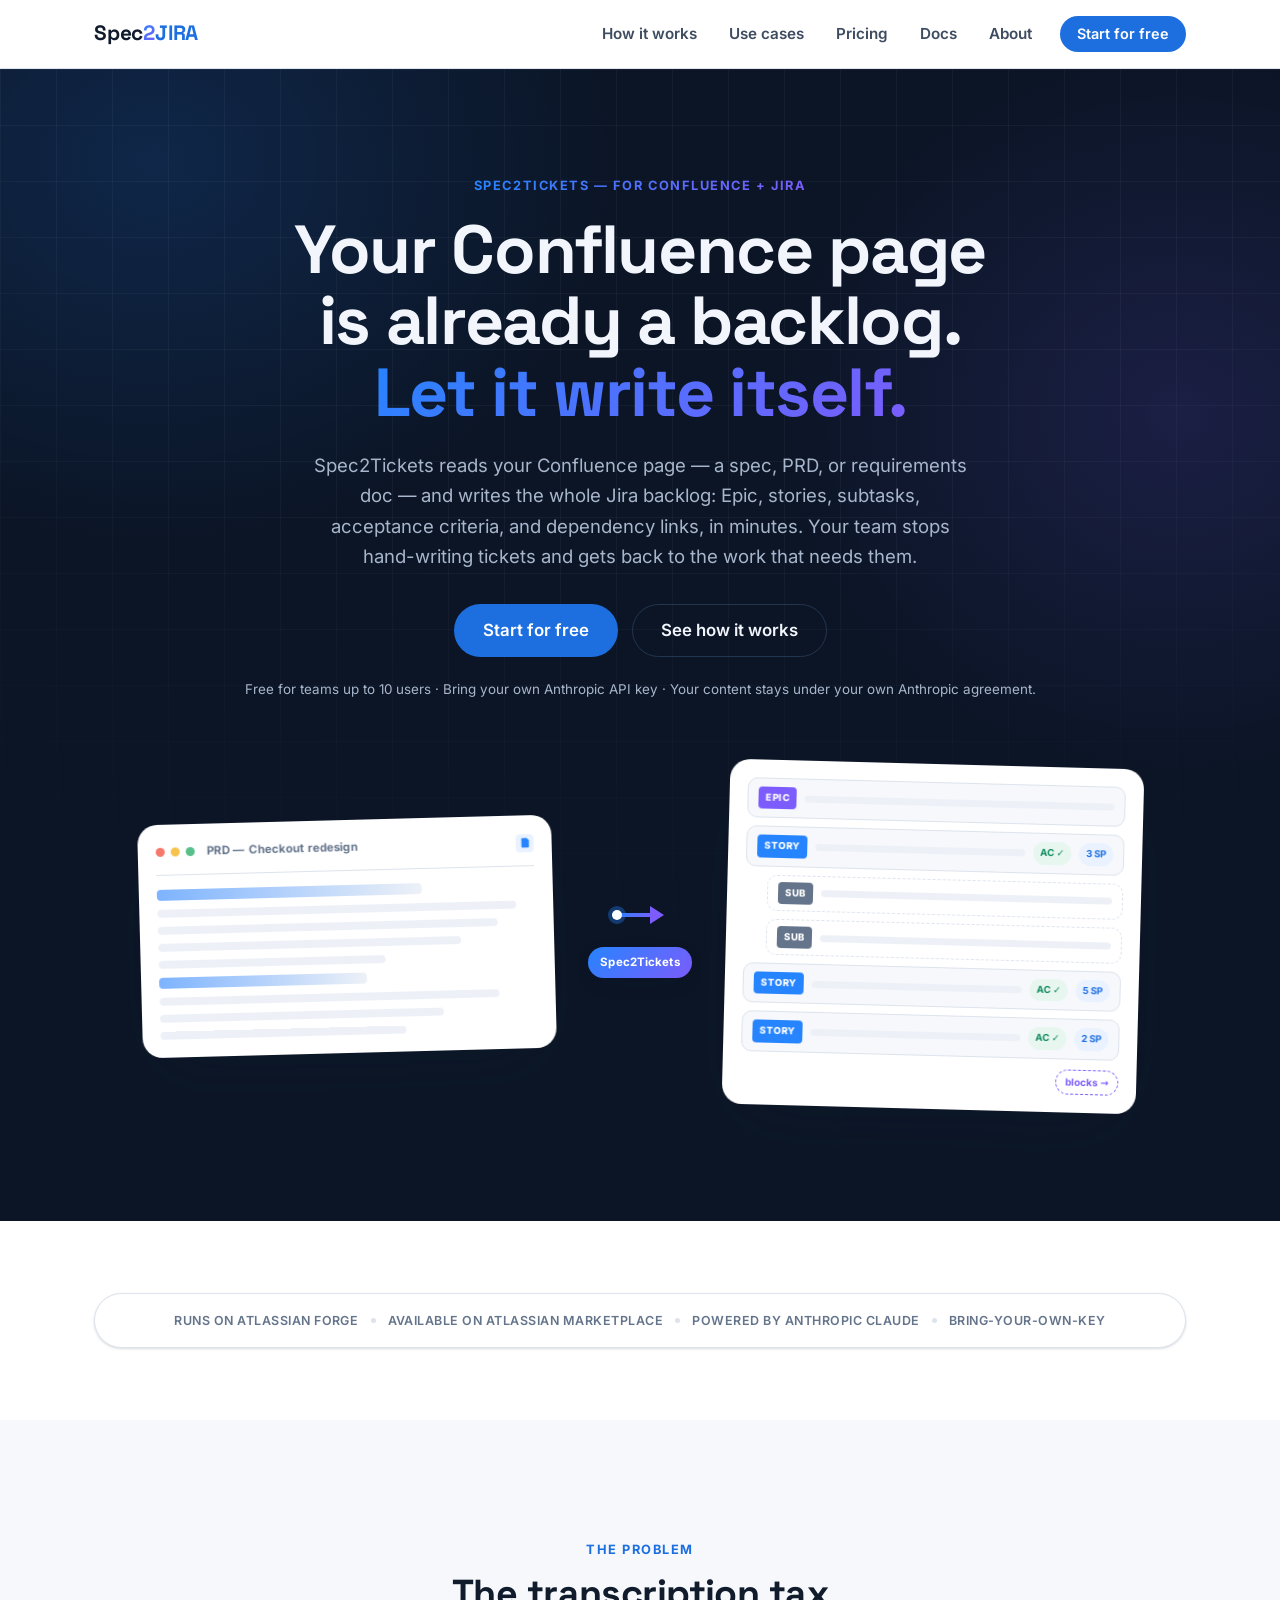
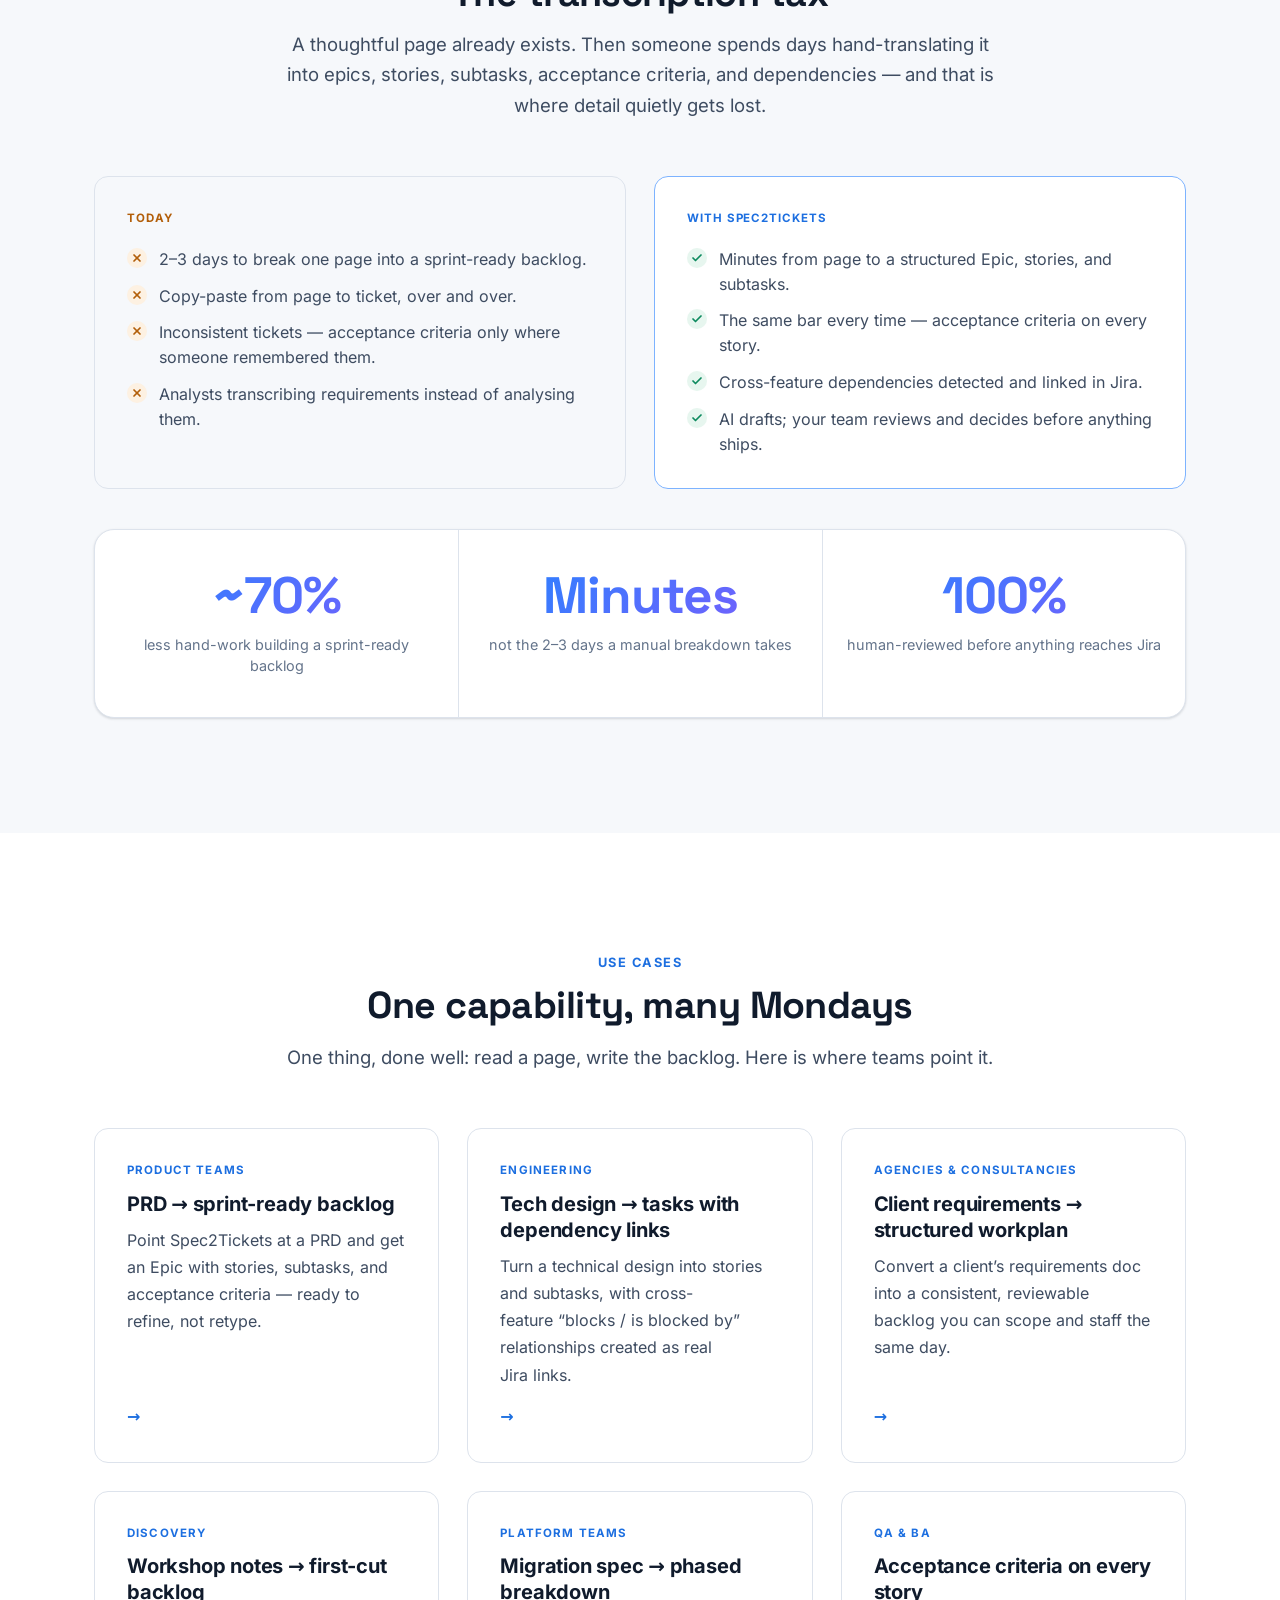
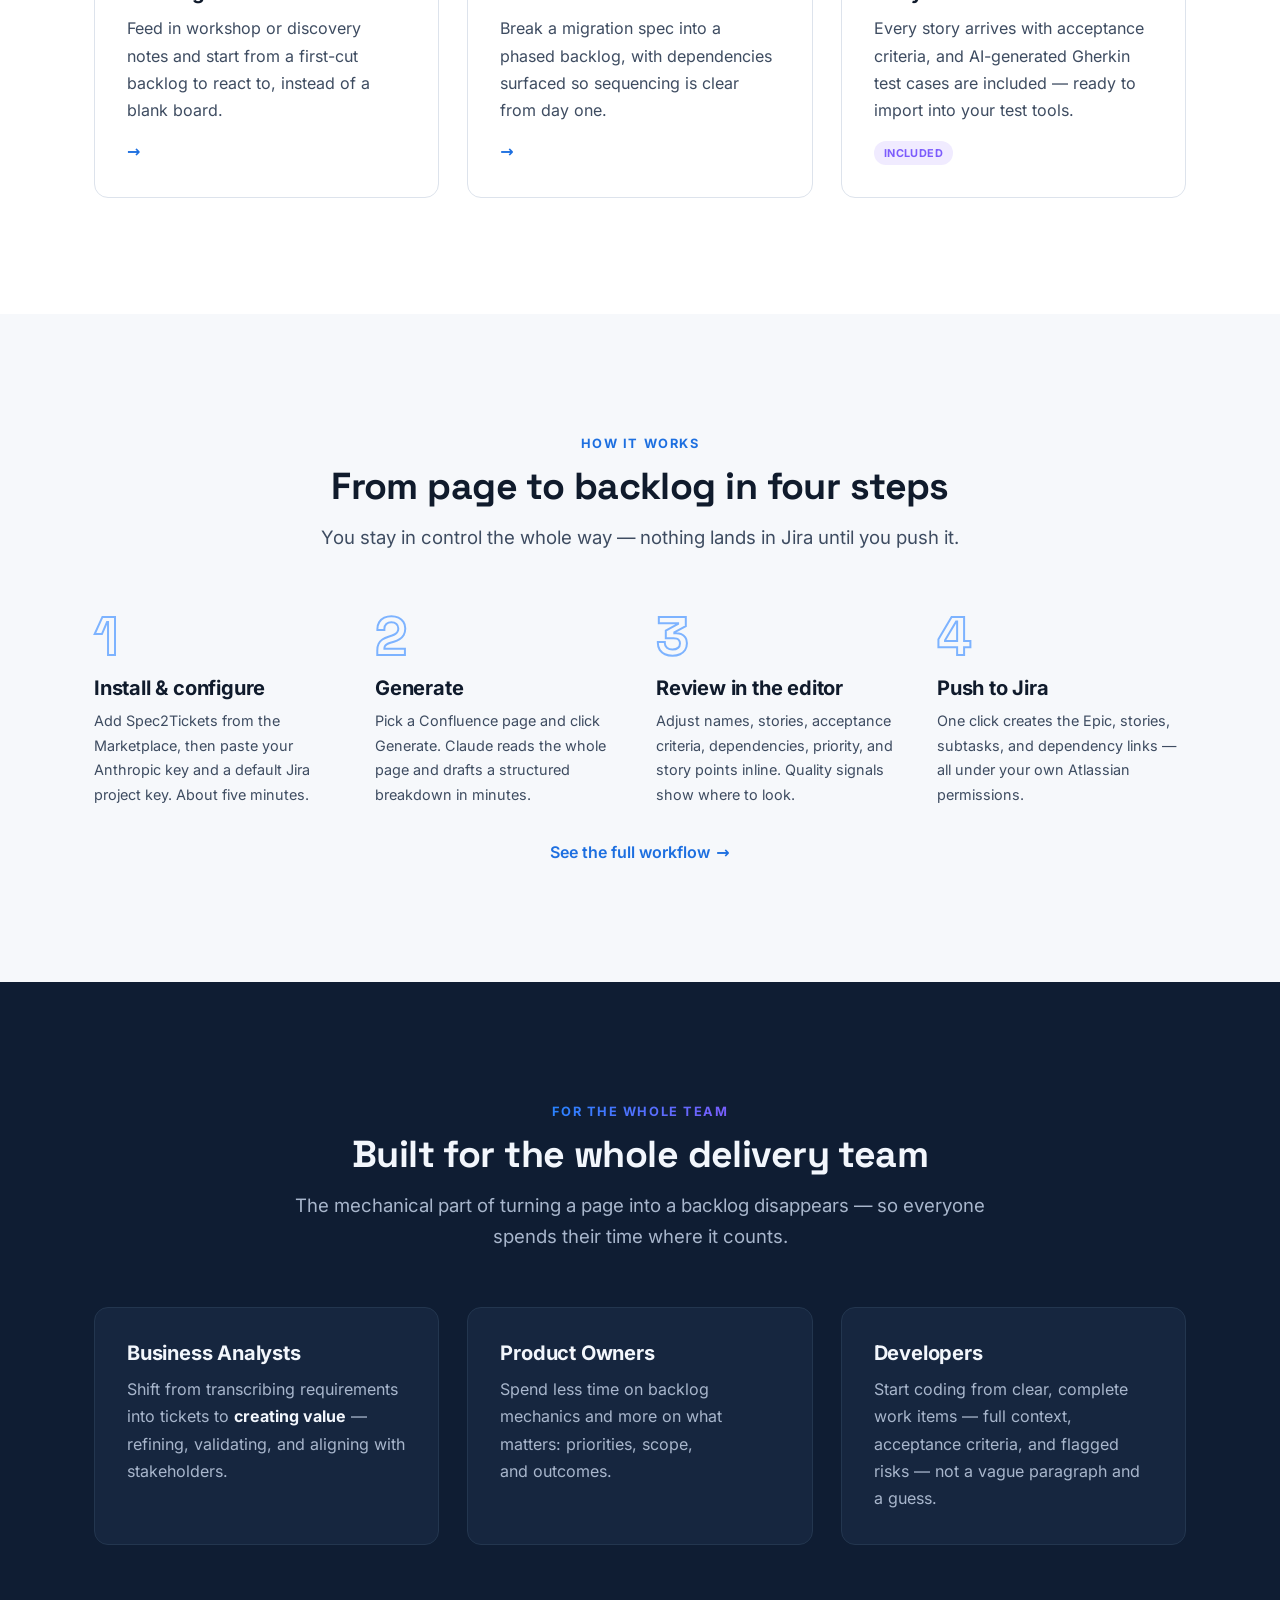
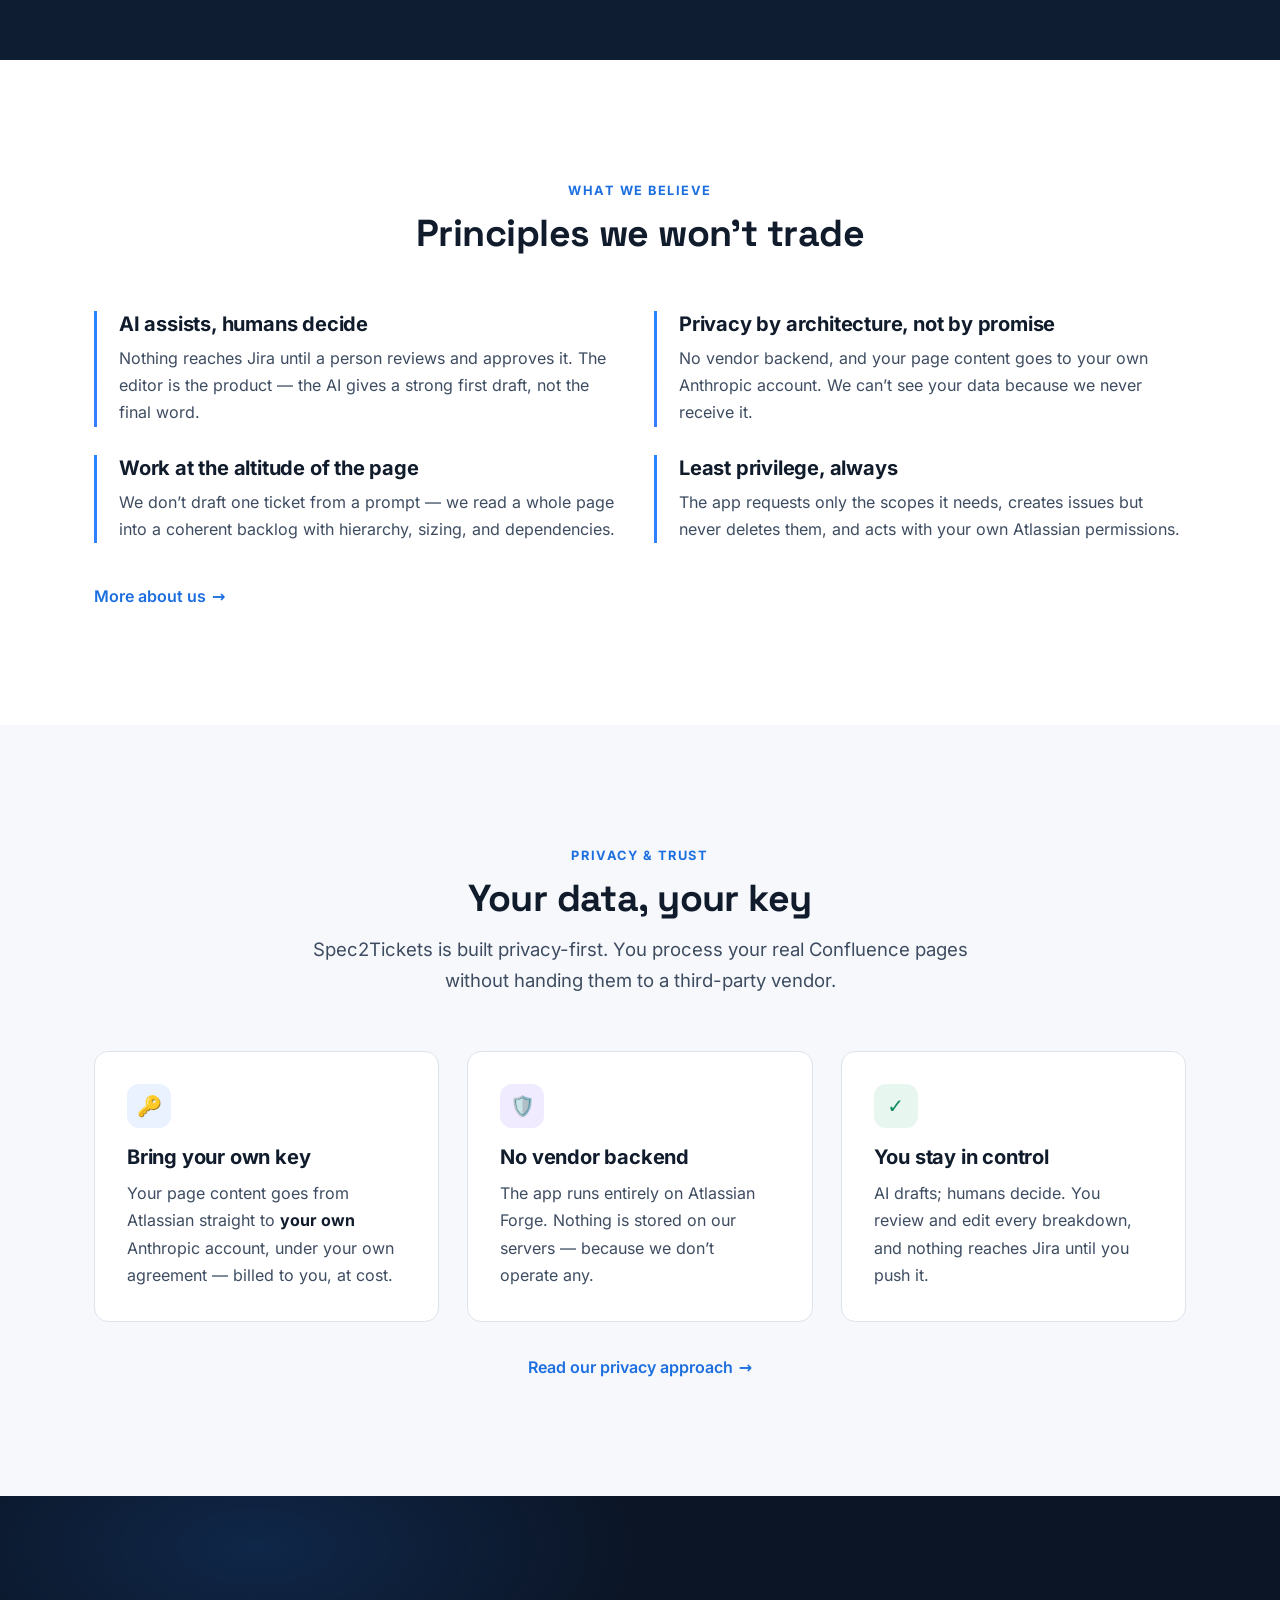
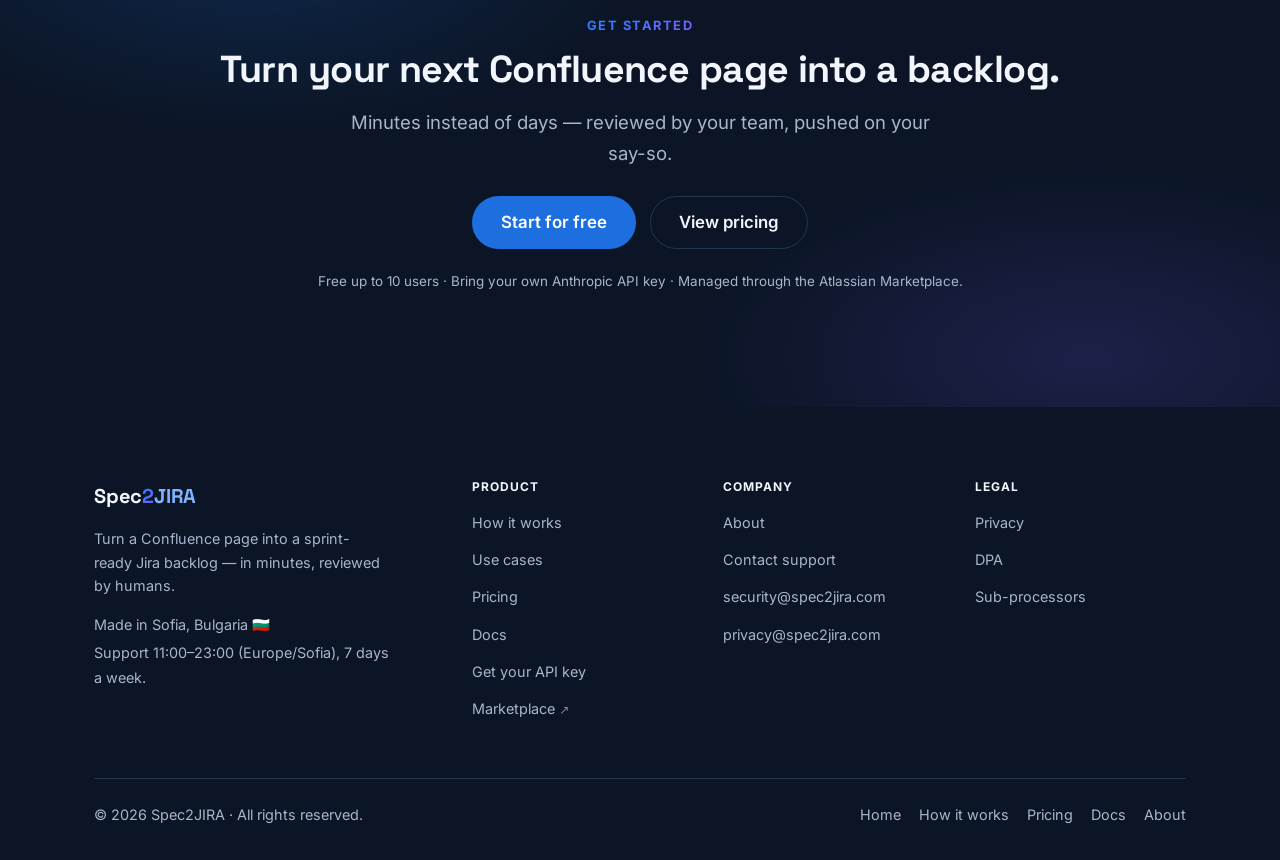
==== commit b1cdfe06: "Pricing pivot: free up to 10 users, $67/month flat, Advanced merged in - Free for teams up to 10 use" ====
--- a/index.html
+++ b/index.html
@@ -58,17 +58,18 @@
   "offers": [
     {
       "@type": "Offer",
-      "name": "Free 30-day trial",
+      "name": "Free — teams up to 10 users",
       "price": "0",
       "priceCurrency": "USD",
+      "description": "Every feature included, unlimited, for teams of up to 10 users.",
       "url": "https://marketplace.atlassian.com/apps/1475765564/spec2tickets-for-confluence-and-jira"
     },
     {
       "@type": "Offer",
       "name": "BYOK Pro",
-      "price": "6.70",
+      "price": "67",
       "priceCurrency": "USD",
-      "description": "Per user, per month, billed via the Atlassian Marketplace.",
+      "description": "Flat price per month for teams of 11+ users, billed via the Atlassian Marketplace.",
       "url": "https://marketplace.atlassian.com/apps/1475765564/spec2tickets-for-confluence-and-jira"
     }
   ]
@@ -96,7 +97,7 @@
       <a href="/pricing">Pricing</a>
       <a href="/docs">Docs</a>
       <a href="/about">About</a>
-      <a class="btn btn-primary btn-sm" href="https://marketplace.atlassian.com/apps/1475765564/spec2tickets-for-confluence-and-jira" target="_blank" rel="noopener">Start free trial</a>
+      <a class="btn btn-primary btn-sm" href="https://marketplace.atlassian.com/apps/1475765564/spec2tickets-for-confluence-and-jira" target="_blank" rel="noopener">Start for free</a>
     </div>
   </nav>
 </header>
@@ -111,10 +112,10 @@
       <h1 class="hero-title">Your Confluence page is already a backlog. <span class="grad-text">Let it write itself.</span></h1>
       <p class="hero-lead">Spec2Tickets reads your Confluence page — a spec, PRD, or requirements doc — and writes the whole Jira backlog: Epic, stories, subtasks, acceptance criteria, and dependency links, in minutes. Your team stops hand-writing tickets and gets back to the work that needs them.</p>
       <div class="hero-cta">
-        <a class="btn btn-primary btn-lg" href="https://marketplace.atlassian.com/apps/1475765564/spec2tickets-for-confluence-and-jira" target="_blank" rel="noopener">Start free trial</a>
+        <a class="btn btn-primary btn-lg" href="https://marketplace.atlassian.com/apps/1475765564/spec2tickets-for-confluence-and-jira" target="_blank" rel="noopener">Start for free</a>
         <a class="btn btn-ghost btn-lg on-dark" href="/how-it-works">See how it works</a>
       </div>
-      <p class="hero-note">Free 30-day trial &middot; Bring your own Anthropic API key &middot; Your content stays under your own Anthropic agreement.</p>
+      <p class="hero-note">Free for teams up to 10 users &middot; Bring your own Anthropic API key &middot; Your content stays under your own Anthropic agreement.</p>
     </div>
 
     <!-- Product visual [component 4] — decorative; text alternative precedes it -->
@@ -261,8 +262,8 @@
       <article class="card card-hover usecase-card reveal delay-2">
         <span class="tag">QA &amp; BA</span>
         <h3>Acceptance criteria on every story</h3>
-        <p>Every story arrives with acceptance criteria today. AI-generated Gherkin test cases are coming in the Advanced edition.</p>
-        <span class="usecase-badge">Advanced — coming soon</span>
+        <p>Every story arrives with acceptance criteria, and AI-generated Gherkin test cases are included — ready to import into your test tools.</p>
+        <span class="usecase-badge">Included</span>
       </article>
     </div>
   </div>
@@ -398,10 +399,10 @@
     <h2>Turn your next Confluence page into a backlog.</h2>
     <p class="lead">Minutes instead of days — reviewed by your team, pushed on your say-so.</p>
     <div class="hero-cta">
-      <a class="btn btn-primary btn-lg" href="https://marketplace.atlassian.com/apps/1475765564/spec2tickets-for-confluence-and-jira" target="_blank" rel="noopener">Start free trial</a>
+      <a class="btn btn-primary btn-lg" href="https://marketplace.atlassian.com/apps/1475765564/spec2tickets-for-confluence-and-jira" target="_blank" rel="noopener">Start for free</a>
       <a class="btn btn-ghost btn-lg on-dark" href="/pricing">View pricing</a>
     </div>
-    <p class="cta-note">Free 30-day trial &middot; Bring your own Anthropic API key &middot; Managed through the Atlassian Marketplace.</p>
+    <p class="cta-note">Free up to 10 users &middot; Bring your own Anthropic API key &middot; Managed through the Atlassian Marketplace.</p>
   </div>
 </section>
 
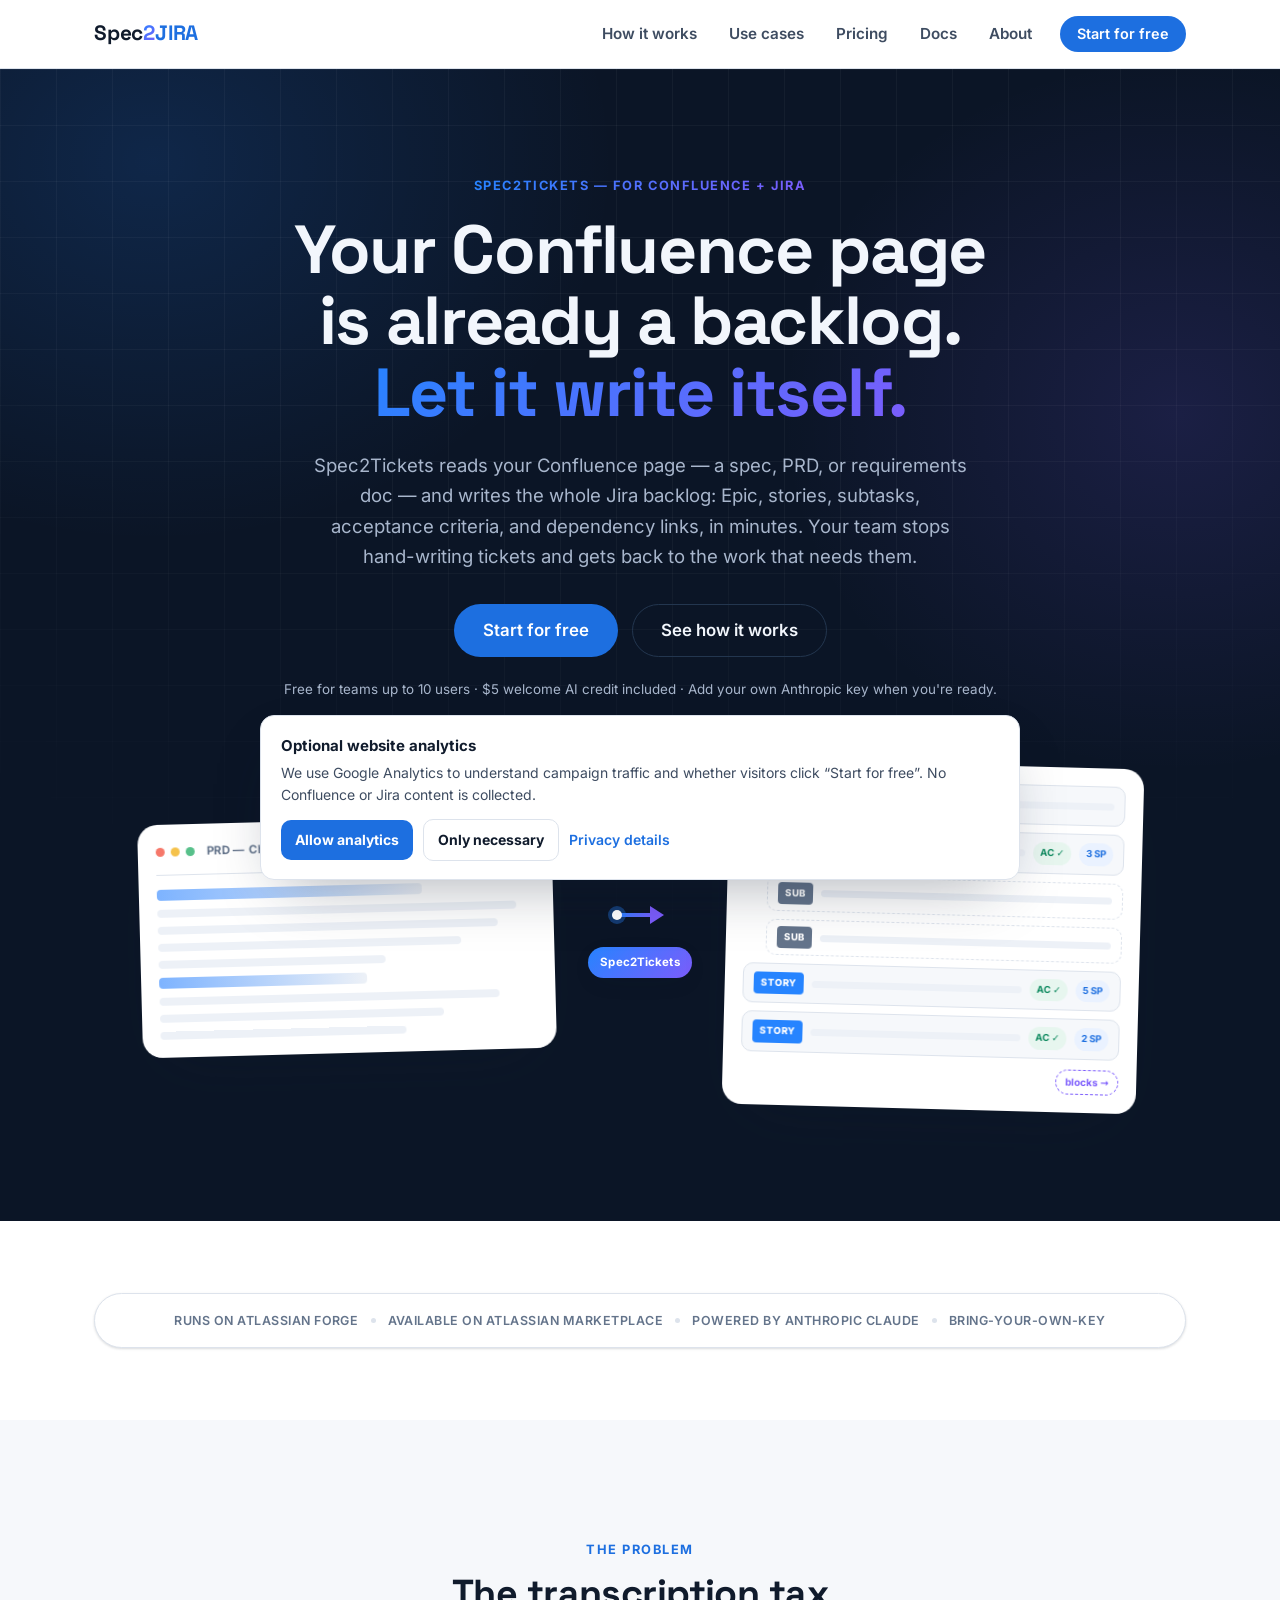
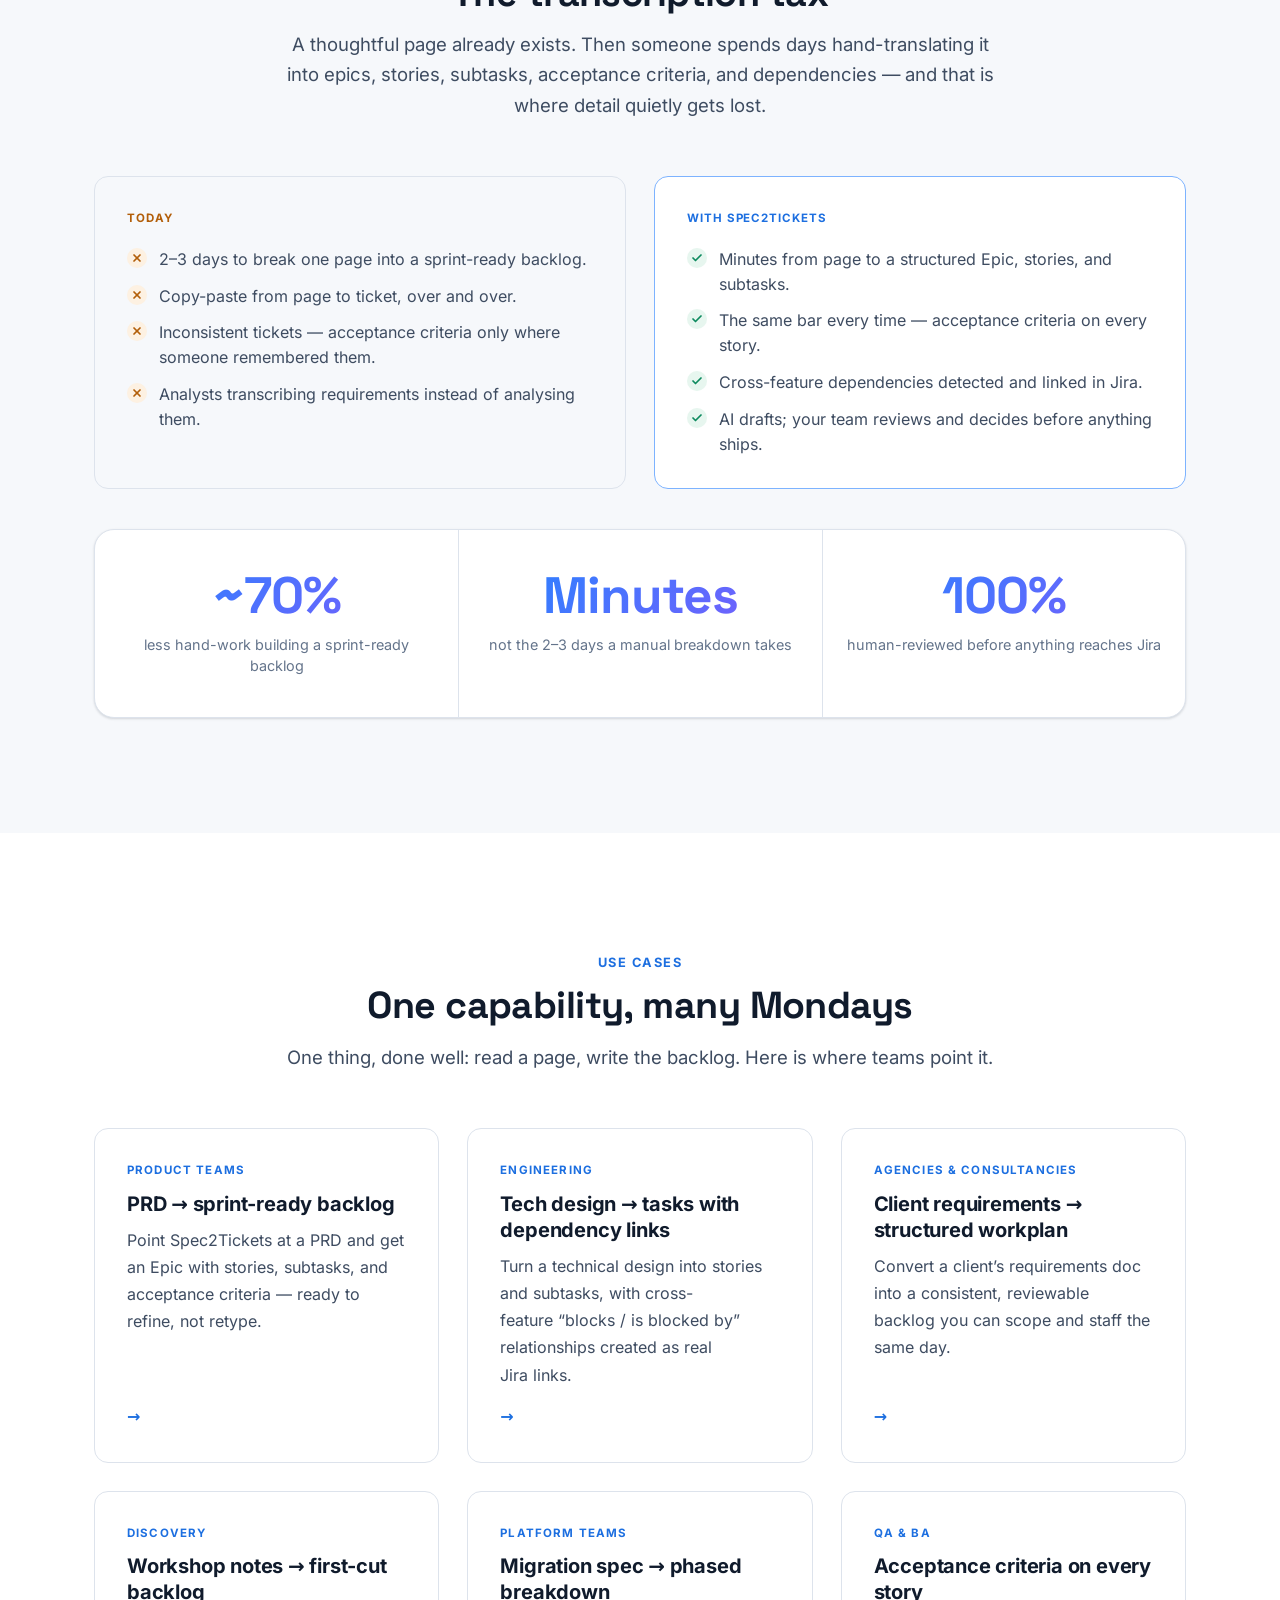
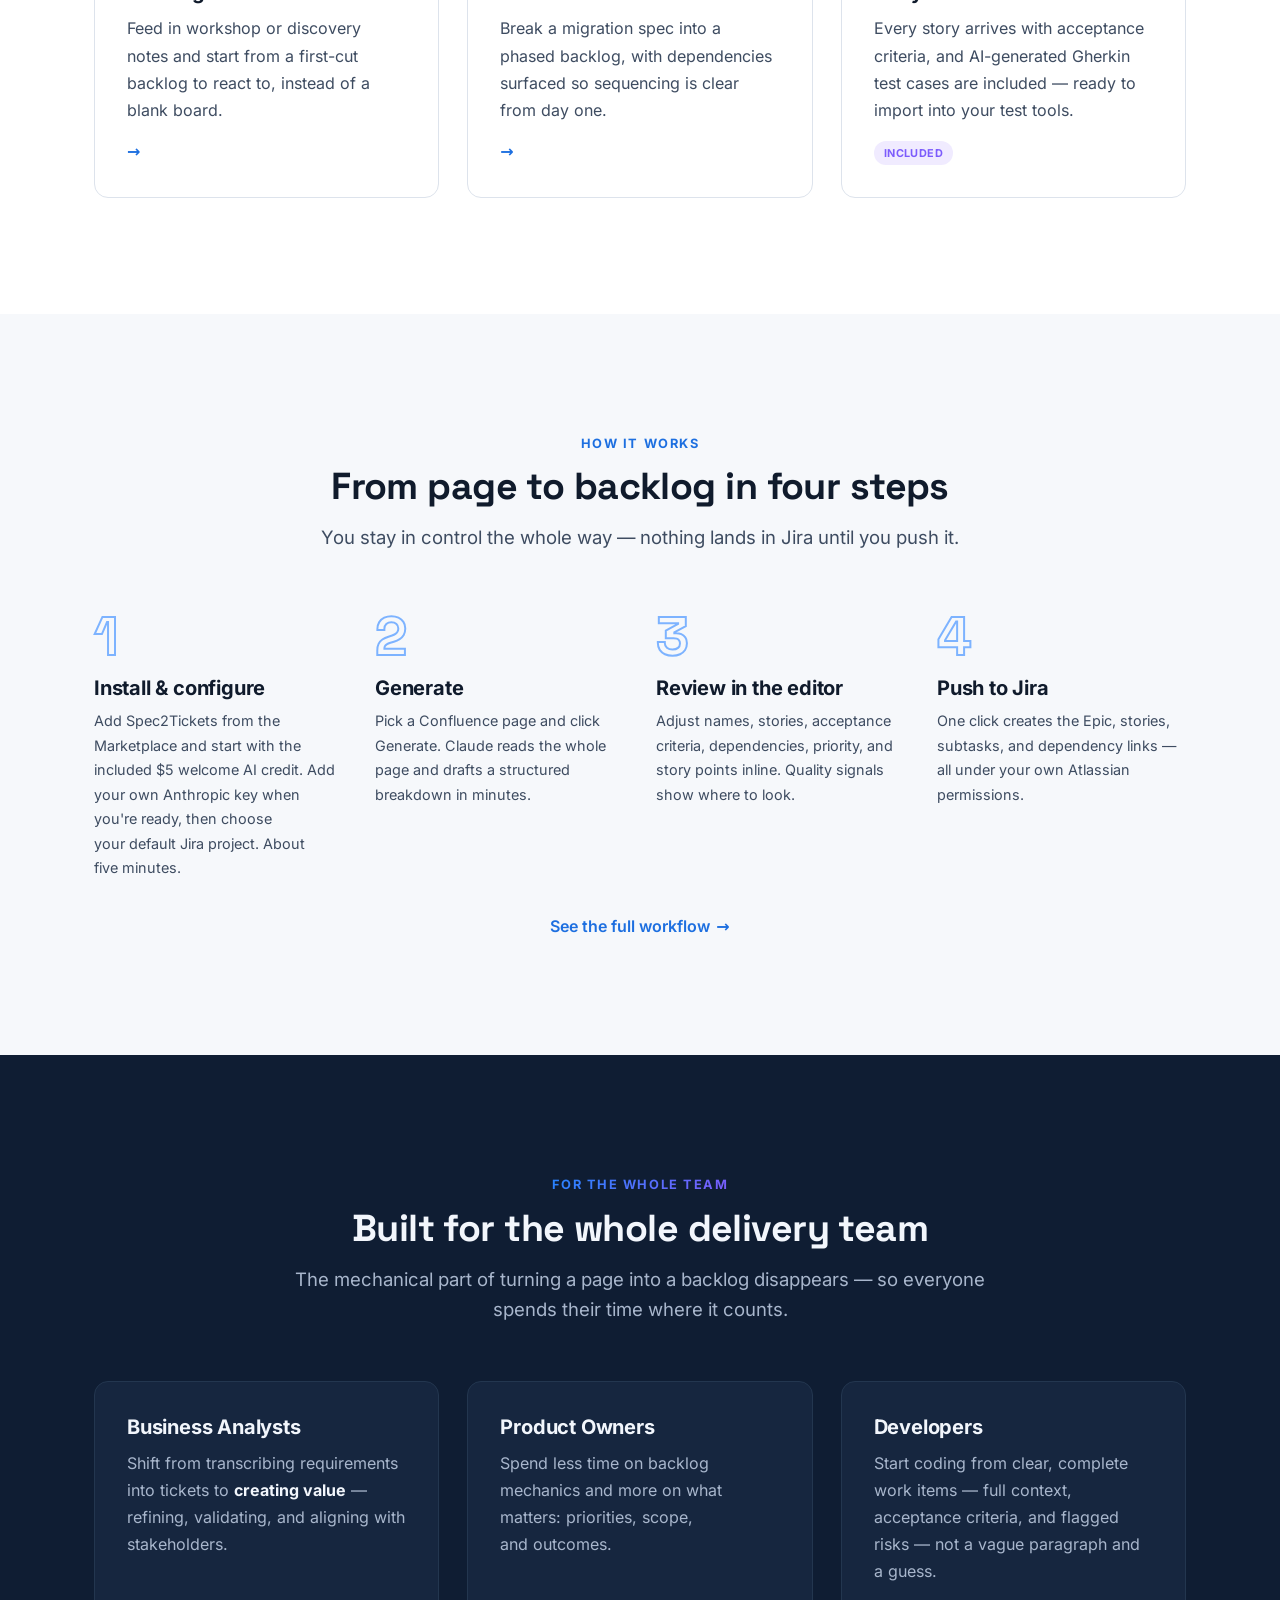
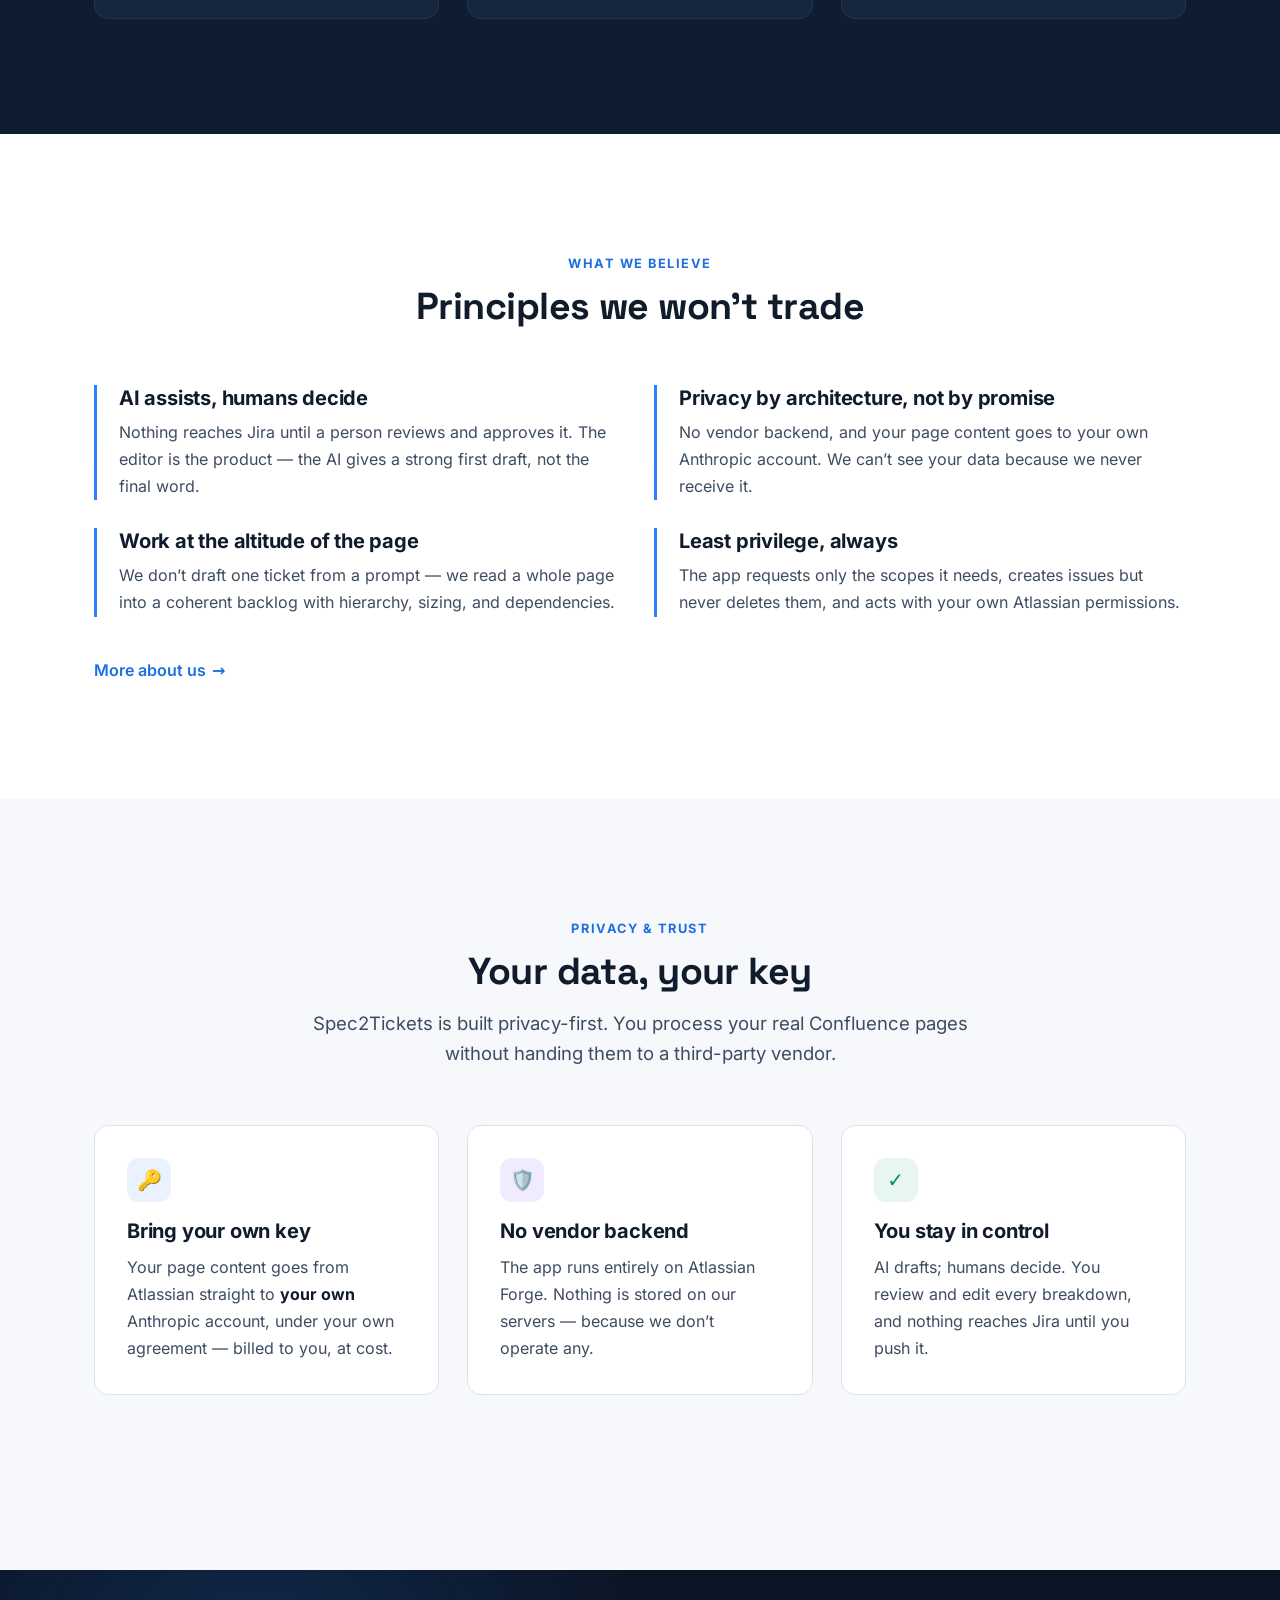
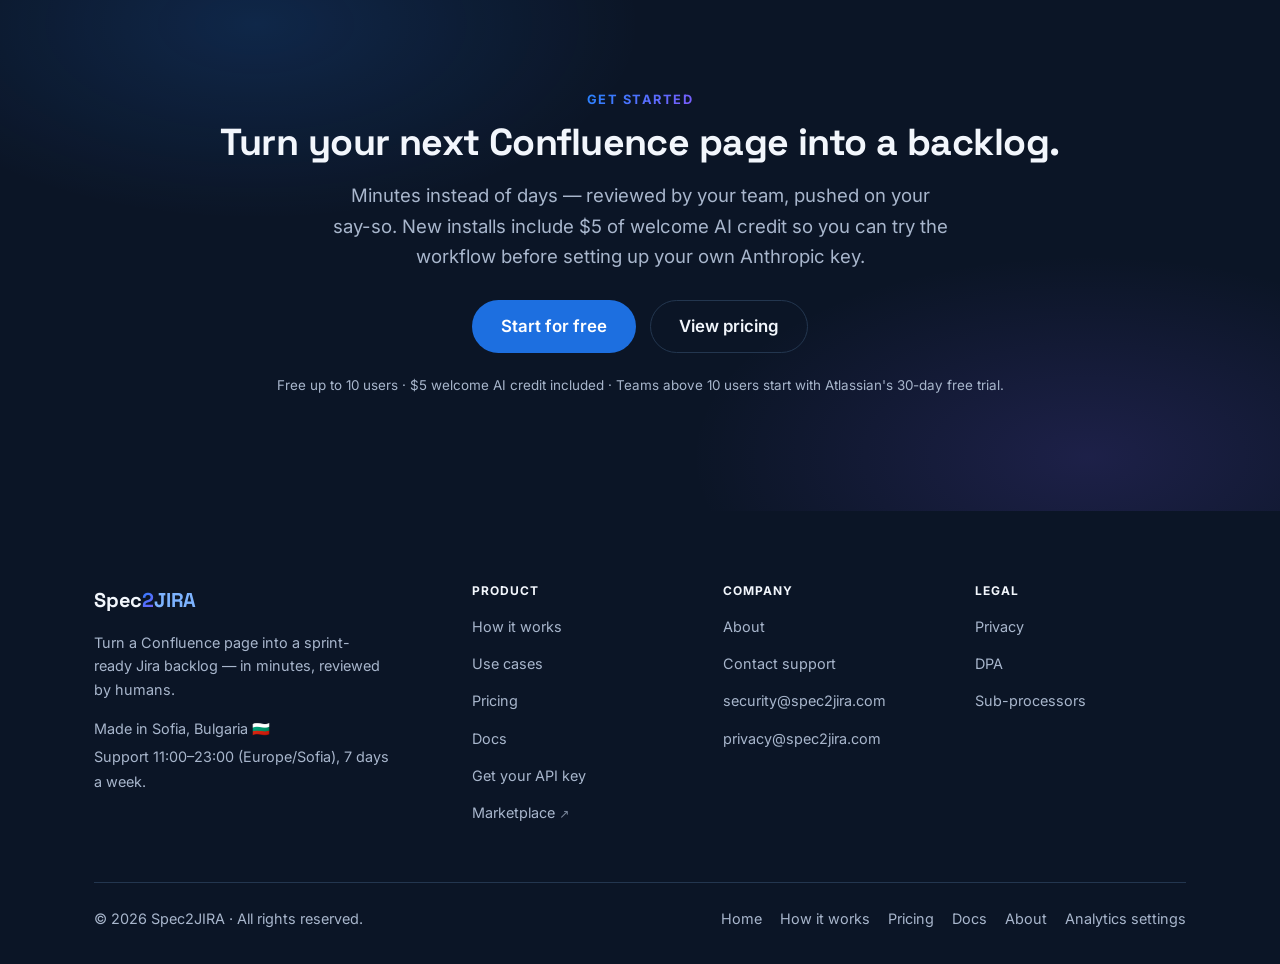
==== commit 4a49d068: "Highlight $5 welcome AI credit on homepage" ====
--- a/index.html
+++ b/index.html
@@ -115,7 +115,7 @@
         <a class="btn btn-primary btn-lg" href="https://marketplace.atlassian.com/apps/1475765564/spec2tickets-for-confluence-and-jira" target="_blank" rel="noopener">Start for free</a>
         <a class="btn btn-ghost btn-lg on-dark" href="/how-it-works">See how it works</a>
       </div>
-      <p class="hero-note">Free for teams up to 10 users &middot; Bring your own Anthropic API key &middot; Your content stays under your own Anthropic agreement.</p>
+      <p class="hero-note">Free for teams up to 10 users &middot; $5 welcome AI credit included &middot; Add your own Anthropic key when you're ready.</p>
     </div>
 
     <!-- Product visual [component 4] — decorative; text alternative precedes it -->
@@ -281,7 +281,7 @@
       <div class="step-row reveal">
         <span class="num" aria-hidden="true">1</span>
         <h3>Install &amp; configure</h3>
-        <p>Add Spec2Tickets from the Marketplace, then paste your Anthropic key and a default Jira project key. About five minutes.</p>
+        <p>Add Spec2Tickets from the Marketplace and start with the included $5 welcome AI credit. Add your own Anthropic key when you're ready, then choose your default Jira project. About five minutes.</p>
       </div>
       <div class="step-row reveal delay-1">
         <span class="num" aria-hidden="true">2</span>
@@ -397,12 +397,12 @@
   <div class="container">
     <span class="eyebrow">Get started</span>
     <h2>Turn your next Confluence page into a backlog.</h2>
-    <p class="lead">Minutes instead of days — reviewed by your team, pushed on your say-so.</p>
+    <p class="lead">Minutes instead of days — reviewed by your team, pushed on your say-so. New installs include $5 of welcome AI credit so you can try the workflow before setting up your own Anthropic key.</p>
     <div class="hero-cta">
       <a class="btn btn-primary btn-lg" href="https://marketplace.atlassian.com/apps/1475765564/spec2tickets-for-confluence-and-jira" target="_blank" rel="noopener">Start for free</a>
       <a class="btn btn-ghost btn-lg on-dark" href="/pricing">View pricing</a>
     </div>
-    <p class="cta-note">Free up to 10 users &middot; Bring your own Anthropic API key &middot; Managed through the Atlassian Marketplace.</p>
+    <p class="cta-note">Free up to 10 users &middot; $5 welcome AI credit included &middot; Teams above 10 users start with Atlassian's 30-day free trial.</p>
   </div>
 </section>
 
